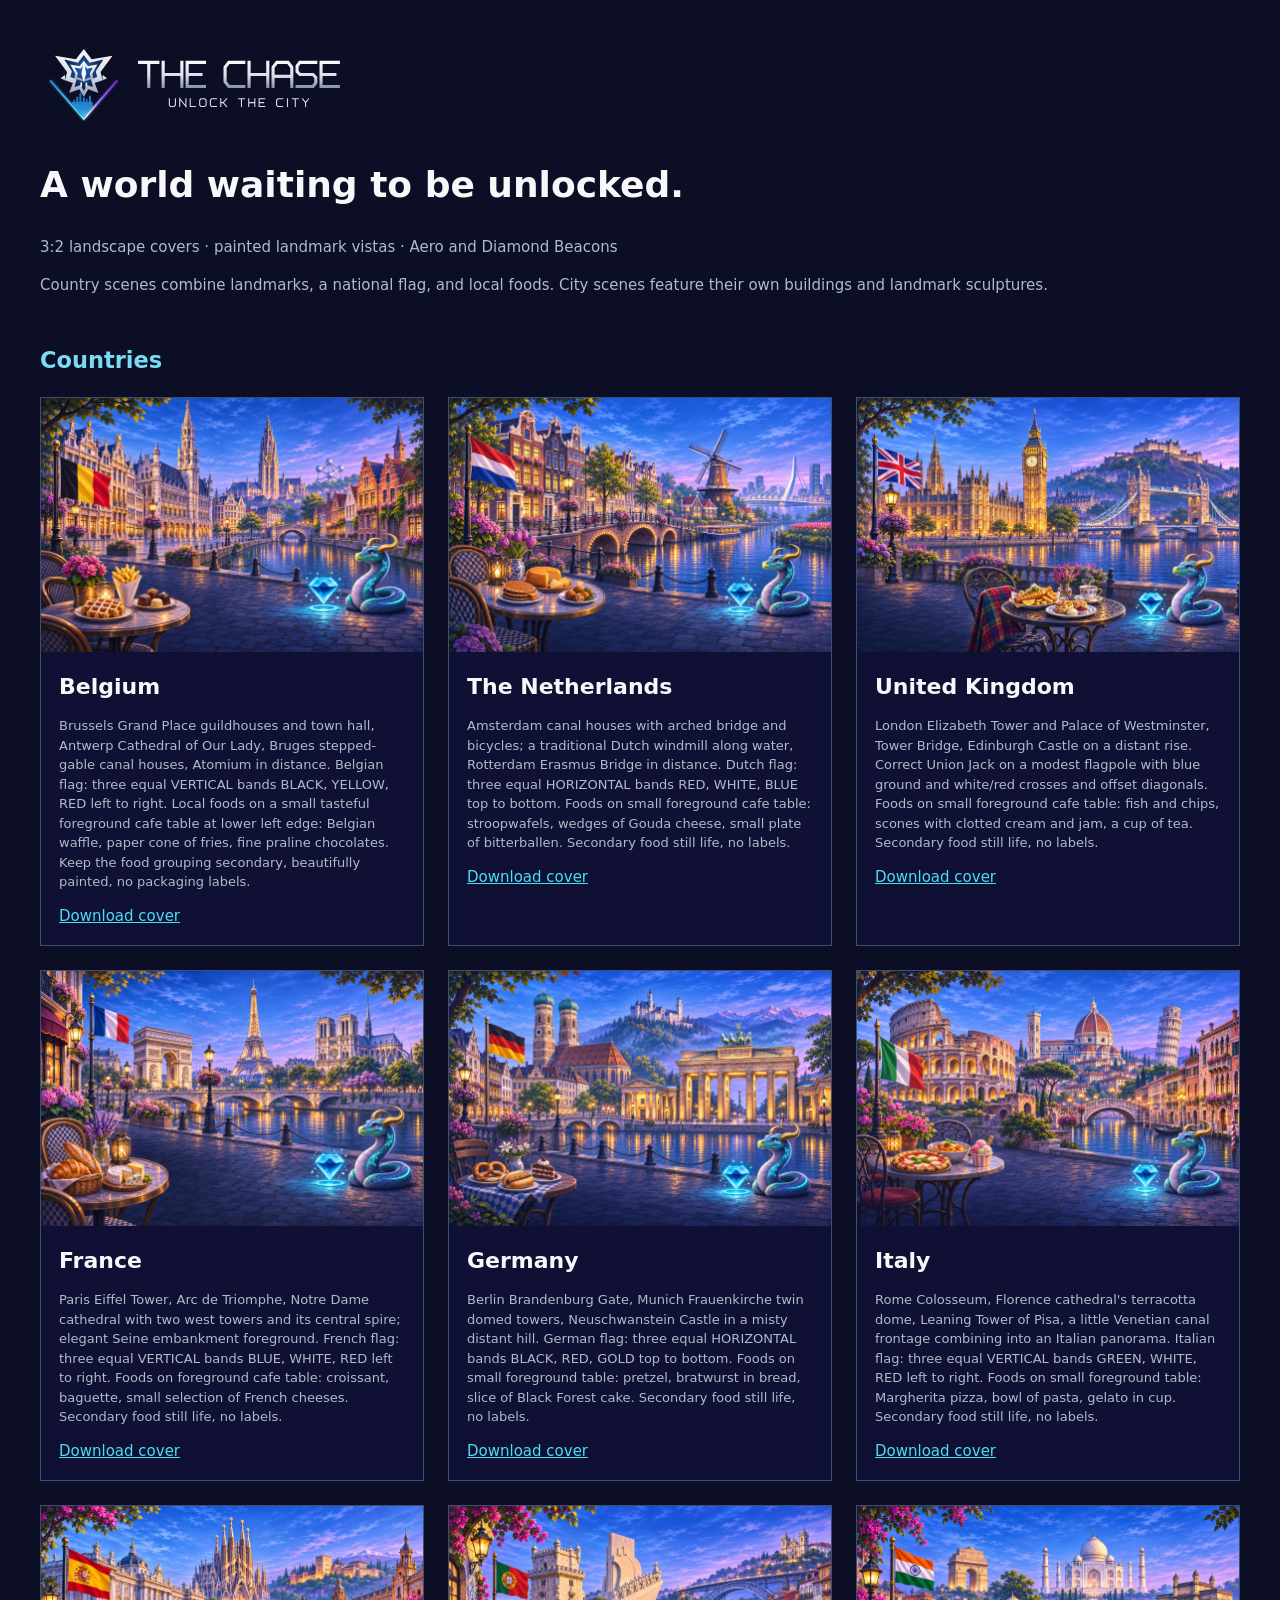
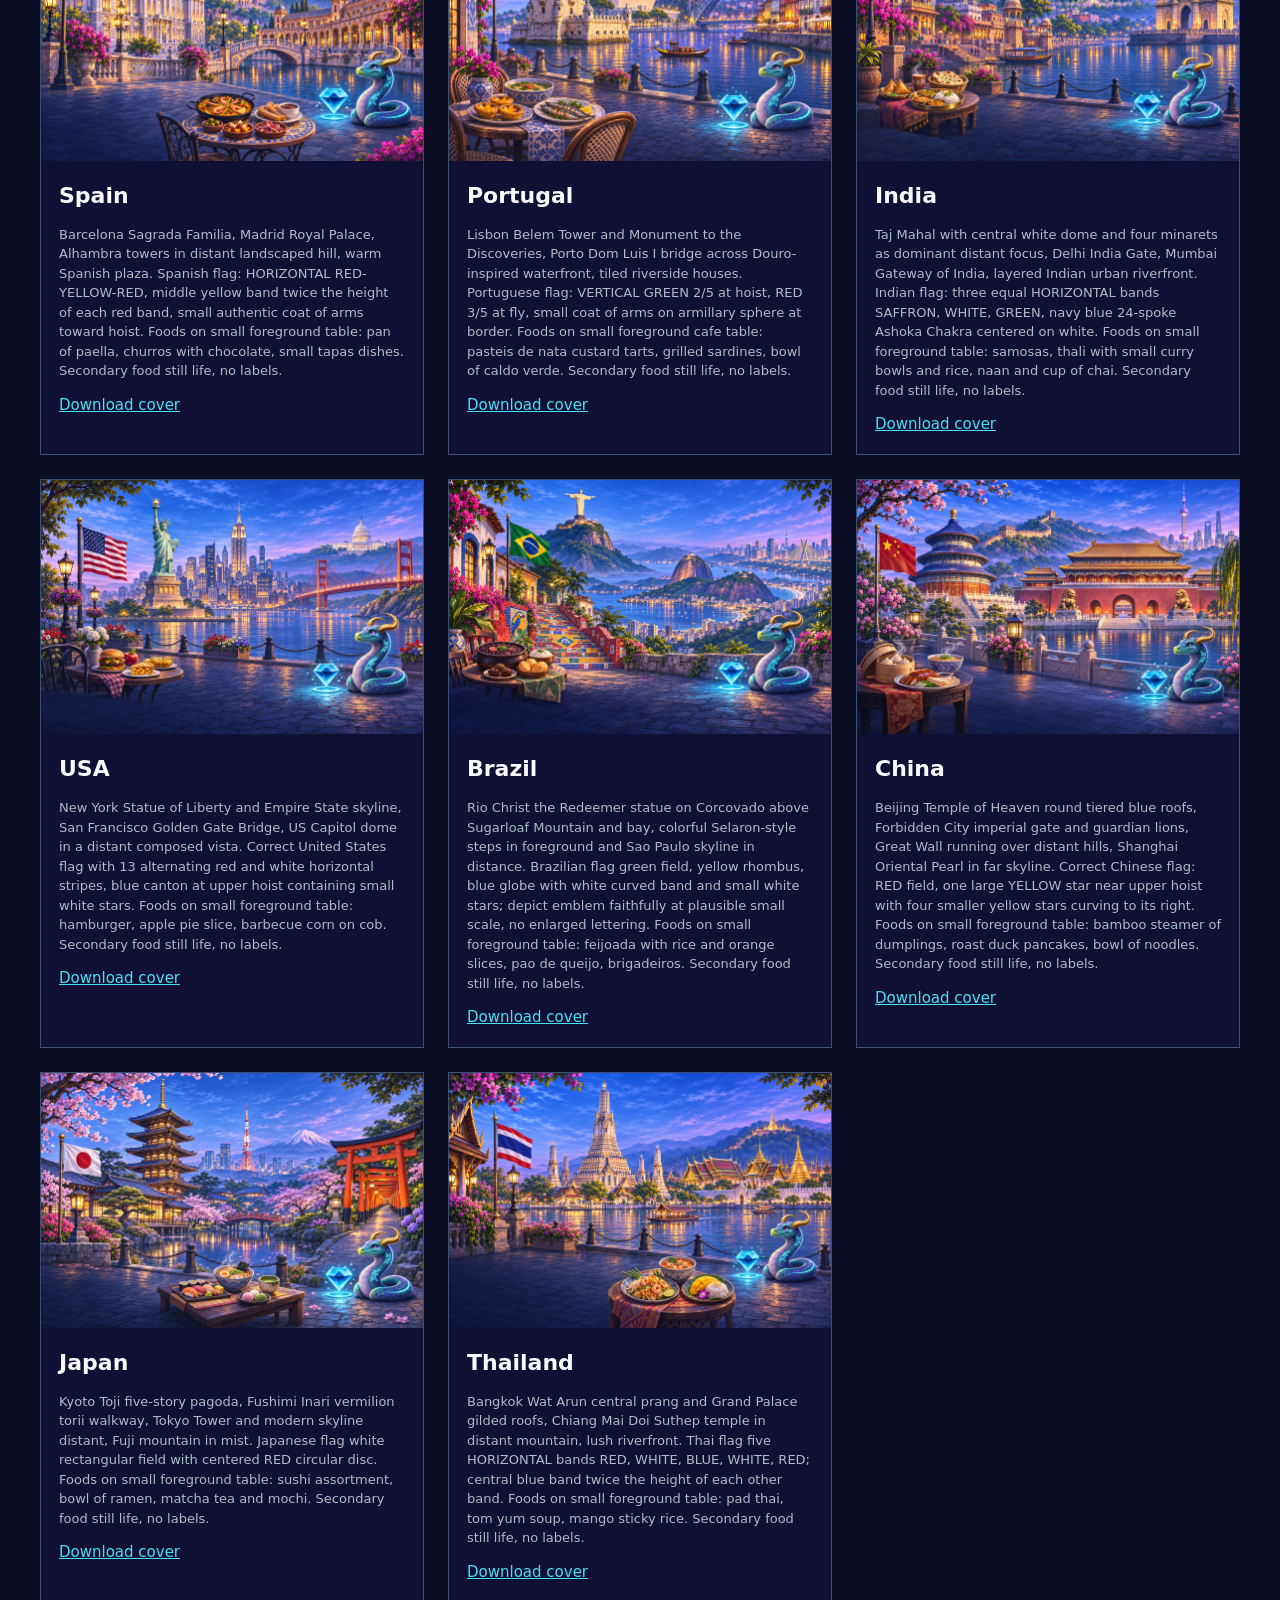
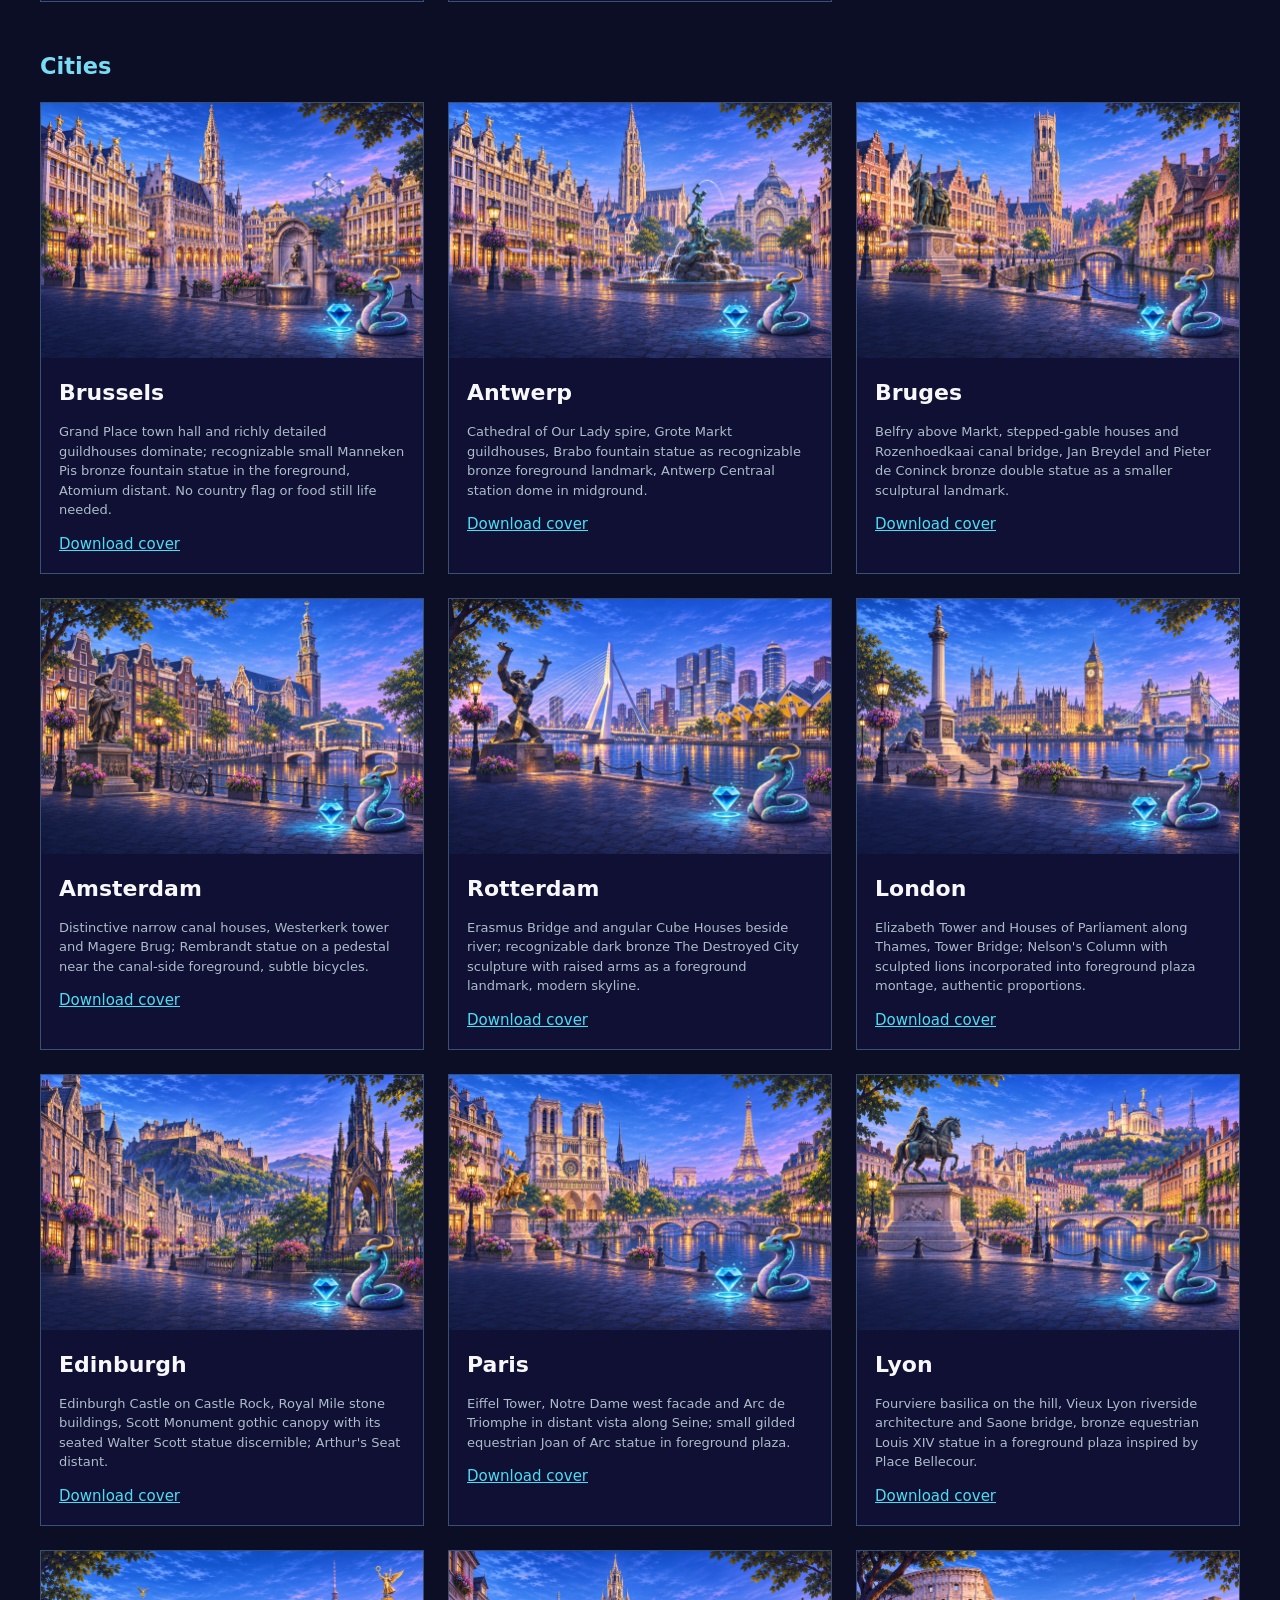
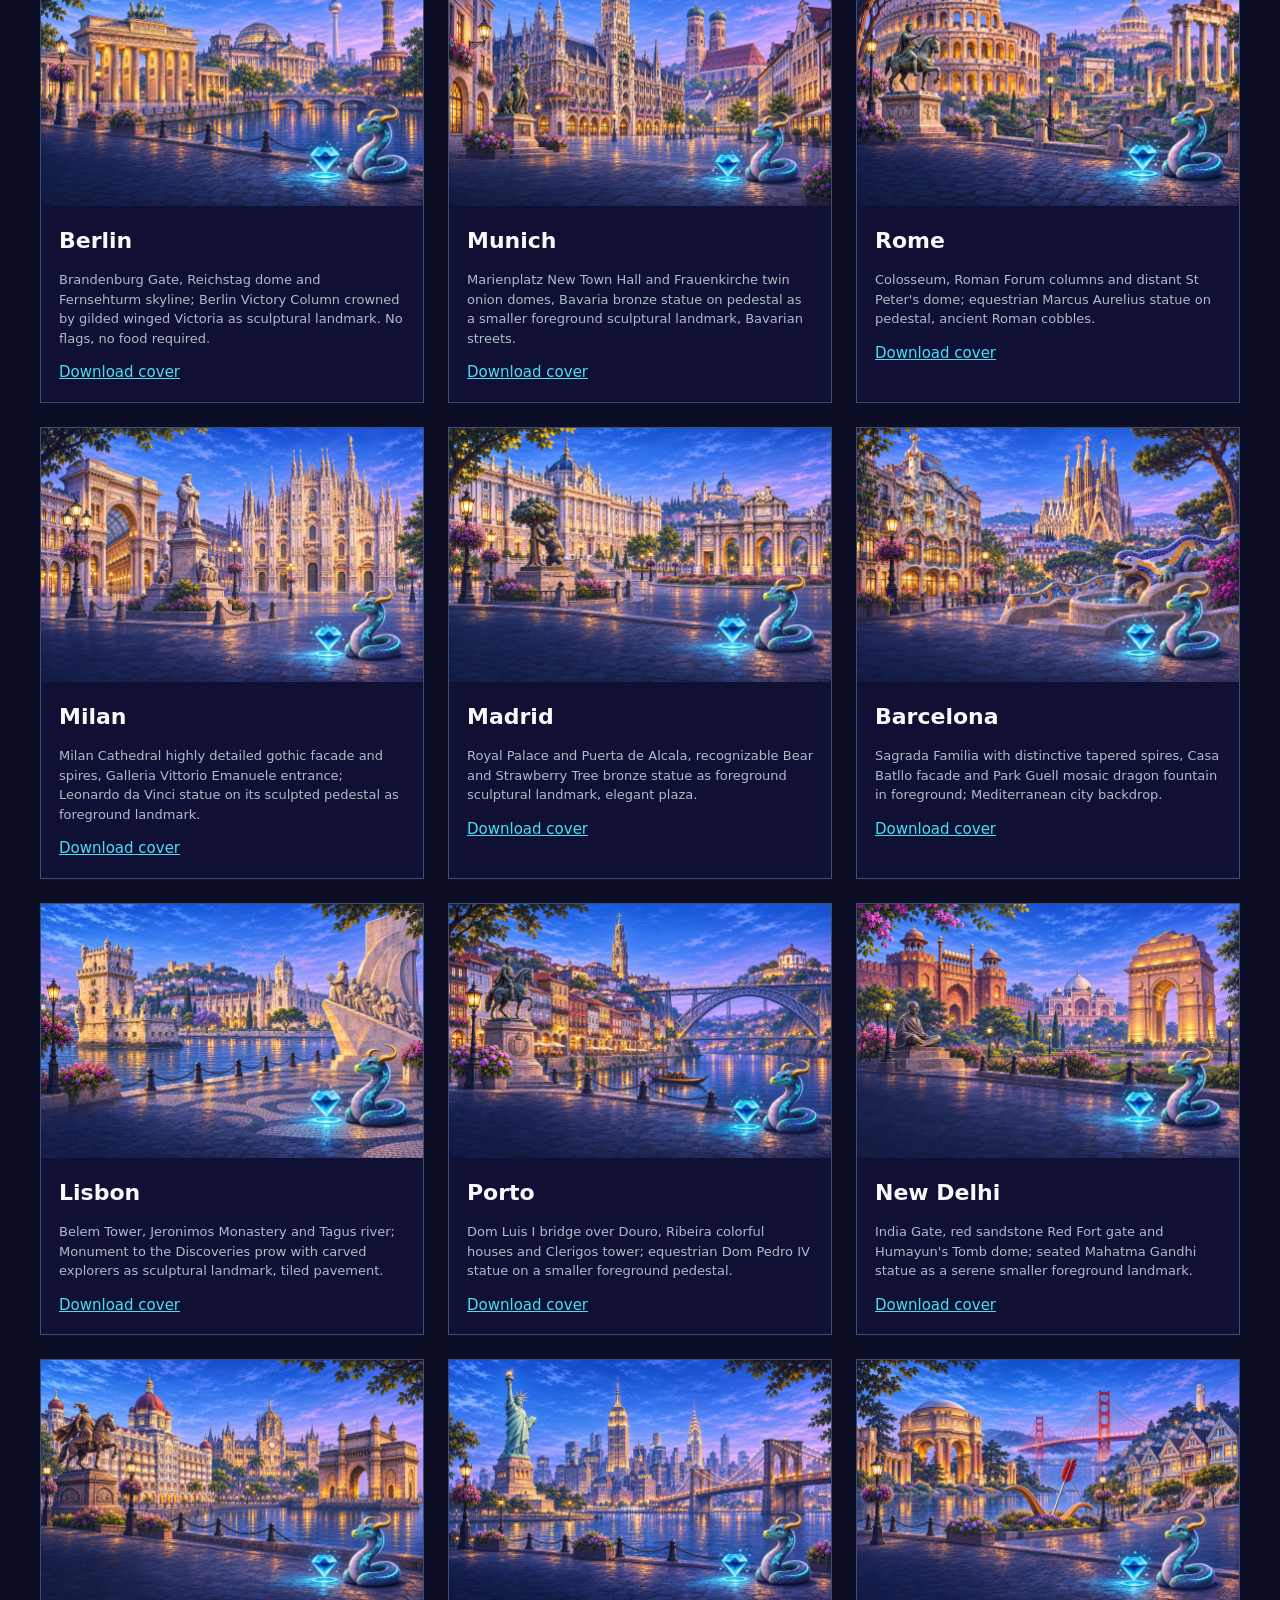
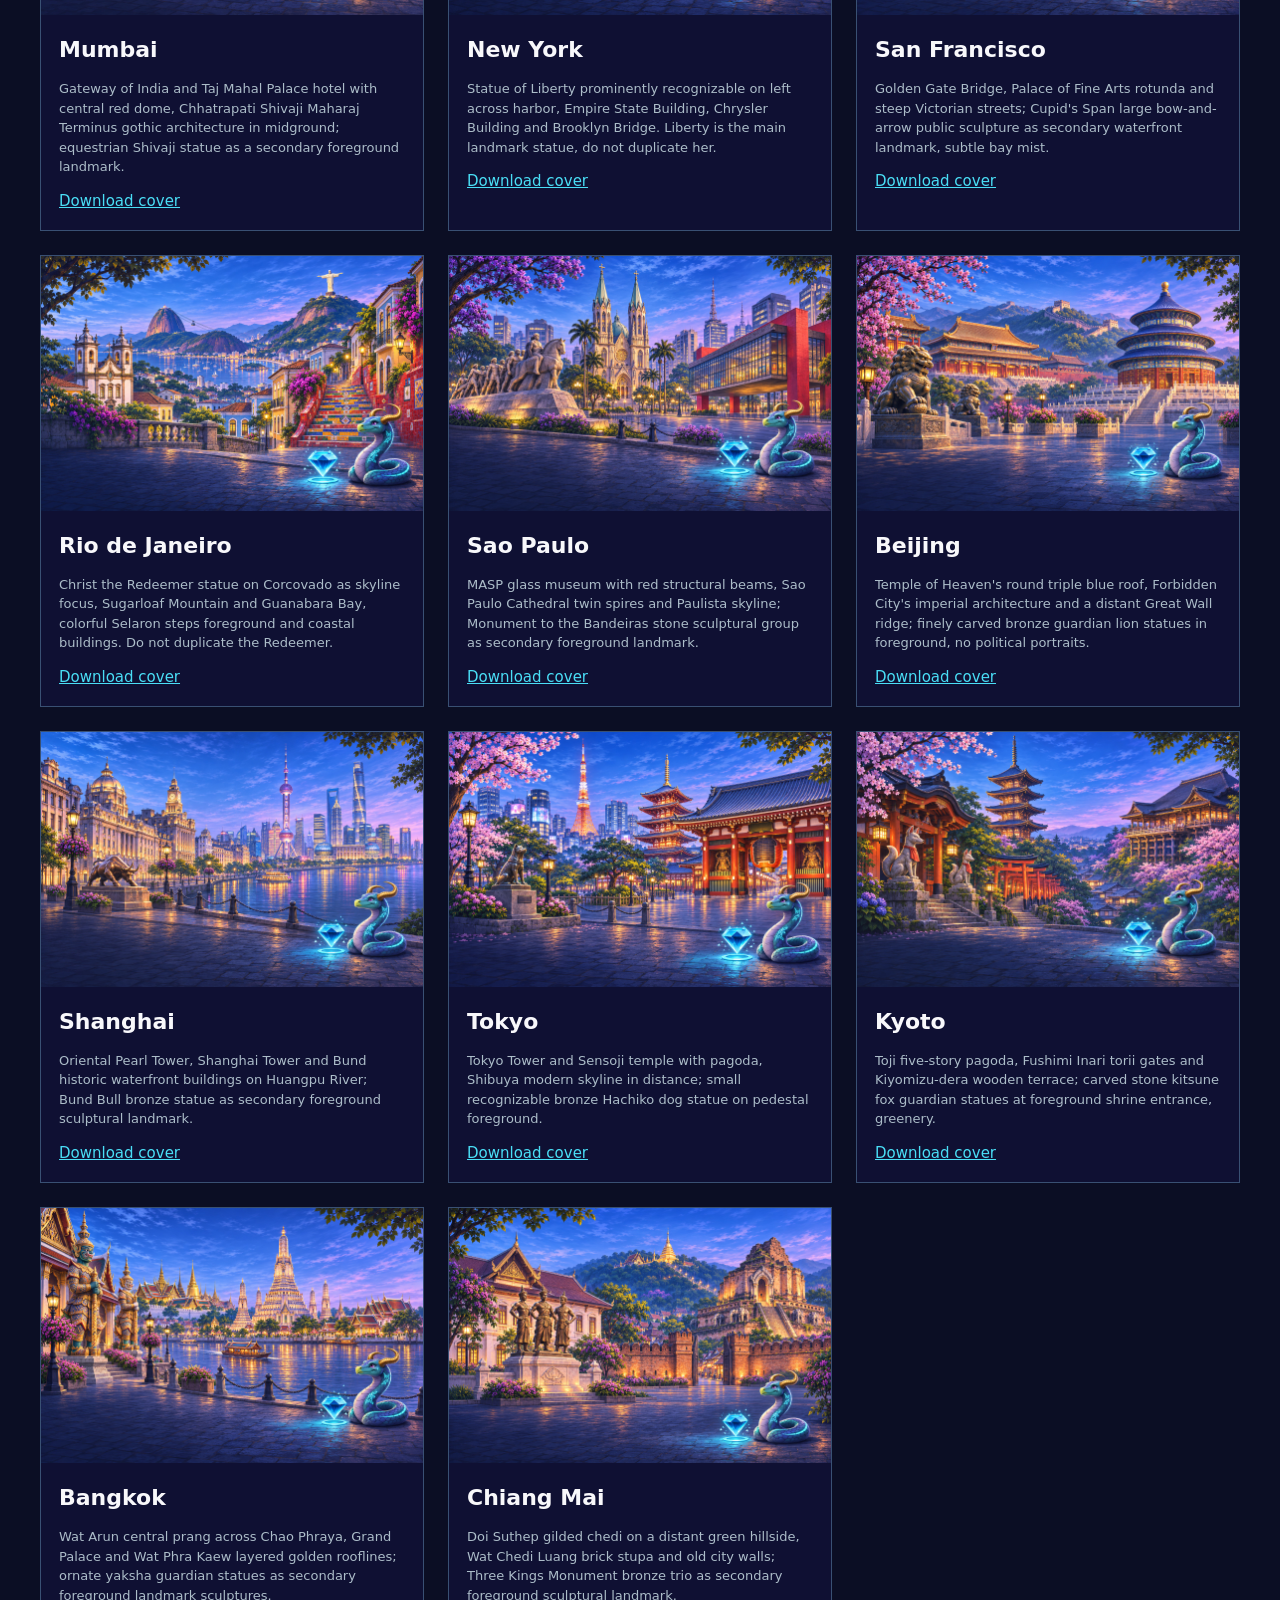
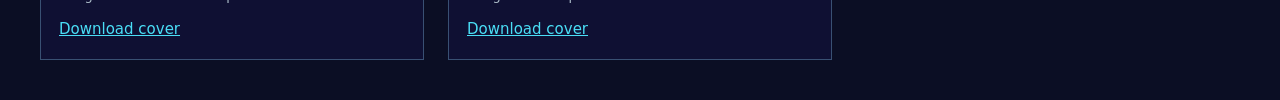
==== assets/covers/index.html @ 496371fc "feat(art): add country and city overview covers" ====
<!doctype html><html lang="en"><head><meta charset="utf-8">
<meta name="viewport" content="width=device-width,initial-scale=1"><title>The Chase — destination covers</title>
<style>*{box-sizing:border-box}body{margin:0;background:#0B0E24;color:#F8F8FB;font:15px/1.5 system-ui;padding:40px;max-width:1600px;margin:auto}header img{width:300px;max-width:100%}h1{font-size:36px}h2{margin-top:48px;color:#79DCF4}.grid{display:grid;grid-template-columns:repeat(auto-fit,minmax(320px,1fr));gap:24px}article{background:#0F1033;border:1px solid #395073;overflow:hidden}article img{width:100%;aspect-ratio:3/2;object-fit:cover;display:block}article div{padding:18px}h3{font-size:22px;margin:0 0 8px}p{color:#ACBDC9}article p{font-size:13px}a{color:#4ADEF6}@media(max-width:600px){body{padding:18px}.grid{grid-template-columns:1fr}}</style></head><body>
<header><img src="../logo/lockup-horizontal.svg" alt="The Chase — Unlock the City"><h1>A world waiting to be unlocked.</h1><p>3:2 landscape covers · painted landmark vistas · Aero and Diamond Beacons</p><p>Country scenes combine landmarks, a national flag, and local foods. City scenes feature their own buildings and landmark sculptures.</p></header><section><h2>Countries</h2><div class="grid"><article><a href="countries/belgium.jpg" download><img src="countries/belgium.jpg" alt="Illustrated Belgium destination cover" loading="lazy"></a><div><h3>Belgium</h3><p>Brussels Grand Place guildhouses and town hall, Antwerp Cathedral of Our Lady, Bruges stepped-gable canal houses, Atomium in distance. Belgian flag: three equal VERTICAL bands BLACK, YELLOW, RED left to right. Local foods on a small tasteful foreground cafe table at lower left edge: Belgian waffle, paper cone of fries, fine praline chocolates. Keep the food grouping secondary, beautifully painted, no packaging labels.</p><a href="countries/belgium.jpg" download>Download cover</a></div></article><article><a href="countries/netherlands.jpg" download><img src="countries/netherlands.jpg" alt="Illustrated The Netherlands destination cover" loading="lazy"></a><div><h3>The Netherlands</h3><p>Amsterdam canal houses with arched bridge and bicycles; a traditional Dutch windmill along water, Rotterdam Erasmus Bridge in distance. Dutch flag: three equal HORIZONTAL bands RED, WHITE, BLUE top to bottom. Foods on small foreground cafe table: stroopwafels, wedges of Gouda cheese, small plate of bitterballen. Secondary food still life, no labels.</p><a href="countries/netherlands.jpg" download>Download cover</a></div></article><article><a href="countries/united-kingdom.jpg" download><img src="countries/united-kingdom.jpg" alt="Illustrated United Kingdom destination cover" loading="lazy"></a><div><h3>United Kingdom</h3><p>London Elizabeth Tower and Palace of Westminster, Tower Bridge, Edinburgh Castle on a distant rise. Correct Union Jack on a modest flagpole with blue ground and white/red crosses and offset diagonals. Foods on small foreground cafe table: fish and chips, scones with clotted cream and jam, a cup of tea. Secondary food still life, no labels.</p><a href="countries/united-kingdom.jpg" download>Download cover</a></div></article><article><a href="countries/france.jpg" download><img src="countries/france.jpg" alt="Illustrated France destination cover" loading="lazy"></a><div><h3>France</h3><p>Paris Eiffel Tower, Arc de Triomphe, Notre Dame cathedral with two west towers and its central spire; elegant Seine embankment foreground. French flag: three equal VERTICAL bands BLUE, WHITE, RED left to right. Foods on foreground cafe table: croissant, baguette, small selection of French cheeses. Secondary food still life, no labels.</p><a href="countries/france.jpg" download>Download cover</a></div></article><article><a href="countries/germany.jpg" download><img src="countries/germany.jpg" alt="Illustrated Germany destination cover" loading="lazy"></a><div><h3>Germany</h3><p>Berlin Brandenburg Gate, Munich Frauenkirche twin domed towers, Neuschwanstein Castle in a misty distant hill. German flag: three equal HORIZONTAL bands BLACK, RED, GOLD top to bottom. Foods on small foreground table: pretzel, bratwurst in bread, slice of Black Forest cake. Secondary food still life, no labels.</p><a href="countries/germany.jpg" download>Download cover</a></div></article><article><a href="countries/italy.jpg" download><img src="countries/italy.jpg" alt="Illustrated Italy destination cover" loading="lazy"></a><div><h3>Italy</h3><p>Rome Colosseum, Florence cathedral&#x27;s terracotta dome, Leaning Tower of Pisa, a little Venetian canal frontage combining into an Italian panorama. Italian flag: three equal VERTICAL bands GREEN, WHITE, RED left to right. Foods on small foreground table: Margherita pizza, bowl of pasta, gelato in cup. Secondary food still life, no labels.</p><a href="countries/italy.jpg" download>Download cover</a></div></article><article><a href="countries/spain.jpg" download><img src="countries/spain.jpg" alt="Illustrated Spain destination cover" loading="lazy"></a><div><h3>Spain</h3><p>Barcelona Sagrada Familia, Madrid Royal Palace, Alhambra towers in distant landscaped hill, warm Spanish plaza. Spanish flag: HORIZONTAL RED-YELLOW-RED, middle yellow band twice the height of each red band, small authentic coat of arms toward hoist. Foods on small foreground table: pan of paella, churros with chocolate, small tapas dishes. Secondary food still life, no labels.</p><a href="countries/spain.jpg" download>Download cover</a></div></article><article><a href="countries/portugal.jpg" download><img src="countries/portugal.jpg" alt="Illustrated Portugal destination cover" loading="lazy"></a><div><h3>Portugal</h3><p>Lisbon Belem Tower and Monument to the Discoveries, Porto Dom Luis I bridge across Douro-inspired waterfront, tiled riverside houses. Portuguese flag: VERTICAL GREEN 2/5 at hoist, RED 3/5 at fly, small coat of arms on armillary sphere at border. Foods on small foreground cafe table: pasteis de nata custard tarts, grilled sardines, bowl of caldo verde. Secondary food still life, no labels.</p><a href="countries/portugal.jpg" download>Download cover</a></div></article><article><a href="countries/india.jpg" download><img src="countries/india.jpg" alt="Illustrated India destination cover" loading="lazy"></a><div><h3>India</h3><p>Taj Mahal with central white dome and four minarets as dominant distant focus, Delhi India Gate, Mumbai Gateway of India, layered Indian urban riverfront. Indian flag: three equal HORIZONTAL bands SAFFRON, WHITE, GREEN, navy blue 24-spoke Ashoka Chakra centered on white. Foods on small foreground table: samosas, thali with small curry bowls and rice, naan and cup of chai. Secondary food still life, no labels.</p><a href="countries/india.jpg" download>Download cover</a></div></article><article><a href="countries/usa.jpg" download><img src="countries/usa.jpg" alt="Illustrated USA destination cover" loading="lazy"></a><div><h3>USA</h3><p>New York Statue of Liberty and Empire State skyline, San Francisco Golden Gate Bridge, US Capitol dome in a distant composed vista. Correct United States flag with 13 alternating red and white horizontal stripes, blue canton at upper hoist containing small white stars. Foods on small foreground table: hamburger, apple pie slice, barbecue corn on cob. Secondary food still life, no labels.</p><a href="countries/usa.jpg" download>Download cover</a></div></article><article><a href="countries/brazil.jpg" download><img src="countries/brazil.jpg" alt="Illustrated Brazil destination cover" loading="lazy"></a><div><h3>Brazil</h3><p>Rio Christ the Redeemer statue on Corcovado above Sugarloaf Mountain and bay, colorful Selaron-style steps in foreground and Sao Paulo skyline in distance. Brazilian flag green field, yellow rhombus, blue globe with white curved band and small white stars; depict emblem faithfully at plausible small scale, no enlarged lettering. Foods on small foreground table: feijoada with rice and orange slices, pao de queijo, brigadeiros. Secondary food still life, no labels.</p><a href="countries/brazil.jpg" download>Download cover</a></div></article><article><a href="countries/china.jpg" download><img src="countries/china.jpg" alt="Illustrated China destination cover" loading="lazy"></a><div><h3>China</h3><p>Beijing Temple of Heaven round tiered blue roofs, Forbidden City imperial gate and guardian lions, Great Wall running over distant hills, Shanghai Oriental Pearl in far skyline. Correct Chinese flag: RED field, one large YELLOW star near upper hoist with four smaller yellow stars curving to its right. Foods on small foreground table: bamboo steamer of dumplings, roast duck pancakes, bowl of noodles. Secondary food still life, no labels.</p><a href="countries/china.jpg" download>Download cover</a></div></article><article><a href="countries/japan.jpg" download><img src="countries/japan.jpg" alt="Illustrated Japan destination cover" loading="lazy"></a><div><h3>Japan</h3><p>Kyoto Toji five-story pagoda, Fushimi Inari vermilion torii walkway, Tokyo Tower and modern skyline distant, Fuji mountain in mist. Japanese flag white rectangular field with centered RED circular disc. Foods on small foreground table: sushi assortment, bowl of ramen, matcha tea and mochi. Secondary food still life, no labels.</p><a href="countries/japan.jpg" download>Download cover</a></div></article><article><a href="countries/thailand.jpg" download><img src="countries/thailand.jpg" alt="Illustrated Thailand destination cover" loading="lazy"></a><div><h3>Thailand</h3><p>Bangkok Wat Arun central prang and Grand Palace gilded roofs, Chiang Mai Doi Suthep temple in distant mountain, lush riverfront. Thai flag five HORIZONTAL bands RED, WHITE, BLUE, WHITE, RED; central blue band twice the height of each other band. Foods on small foreground table: pad thai, tom yum soup, mango sticky rice. Secondary food still life, no labels.</p><a href="countries/thailand.jpg" download>Download cover</a></div></article></div></section><section><h2>Cities</h2><div class="grid"><article><a href="cities/brussels.jpg" download><img src="cities/brussels.jpg" alt="Illustrated Brussels destination cover" loading="lazy"></a><div><h3>Brussels</h3><p>Grand Place town hall and richly detailed guildhouses dominate; recognizable small Manneken Pis bronze fountain statue in the foreground, Atomium distant. No country flag or food still life needed.</p><a href="cities/brussels.jpg" download>Download cover</a></div></article><article><a href="cities/antwerp.jpg" download><img src="cities/antwerp.jpg" alt="Illustrated Antwerp destination cover" loading="lazy"></a><div><h3>Antwerp</h3><p>Cathedral of Our Lady spire, Grote Markt guildhouses, Brabo fountain statue as recognizable bronze foreground landmark, Antwerp Centraal station dome in midground.</p><a href="cities/antwerp.jpg" download>Download cover</a></div></article><article><a href="cities/bruges.jpg" download><img src="cities/bruges.jpg" alt="Illustrated Bruges destination cover" loading="lazy"></a><div><h3>Bruges</h3><p>Belfry above Markt, stepped-gable houses and Rozenhoedkaai canal bridge, Jan Breydel and Pieter de Coninck bronze double statue as a smaller sculptural landmark.</p><a href="cities/bruges.jpg" download>Download cover</a></div></article><article><a href="cities/amsterdam.jpg" download><img src="cities/amsterdam.jpg" alt="Illustrated Amsterdam destination cover" loading="lazy"></a><div><h3>Amsterdam</h3><p>Distinctive narrow canal houses, Westerkerk tower and Magere Brug; Rembrandt statue on a pedestal near the canal-side foreground, subtle bicycles.</p><a href="cities/amsterdam.jpg" download>Download cover</a></div></article><article><a href="cities/rotterdam.jpg" download><img src="cities/rotterdam.jpg" alt="Illustrated Rotterdam destination cover" loading="lazy"></a><div><h3>Rotterdam</h3><p>Erasmus Bridge and angular Cube Houses beside river; recognizable dark bronze The Destroyed City sculpture with raised arms as a foreground landmark, modern skyline.</p><a href="cities/rotterdam.jpg" download>Download cover</a></div></article><article><a href="cities/london.jpg" download><img src="cities/london.jpg" alt="Illustrated London destination cover" loading="lazy"></a><div><h3>London</h3><p>Elizabeth Tower and Houses of Parliament along Thames, Tower Bridge; Nelson&#x27;s Column with sculpted lions incorporated into foreground plaza montage, authentic proportions.</p><a href="cities/london.jpg" download>Download cover</a></div></article><article><a href="cities/edinburgh.jpg" download><img src="cities/edinburgh.jpg" alt="Illustrated Edinburgh destination cover" loading="lazy"></a><div><h3>Edinburgh</h3><p>Edinburgh Castle on Castle Rock, Royal Mile stone buildings, Scott Monument gothic canopy with its seated Walter Scott statue discernible; Arthur&#x27;s Seat distant.</p><a href="cities/edinburgh.jpg" download>Download cover</a></div></article><article><a href="cities/paris.jpg" download><img src="cities/paris.jpg" alt="Illustrated Paris destination cover" loading="lazy"></a><div><h3>Paris</h3><p>Eiffel Tower, Notre Dame west facade and Arc de Triomphe in distant vista along Seine; small gilded equestrian Joan of Arc statue in foreground plaza.</p><a href="cities/paris.jpg" download>Download cover</a></div></article><article><a href="cities/lyon.jpg" download><img src="cities/lyon.jpg" alt="Illustrated Lyon destination cover" loading="lazy"></a><div><h3>Lyon</h3><p>Fourviere basilica on the hill, Vieux Lyon riverside architecture and Saone bridge, bronze equestrian Louis XIV statue in a foreground plaza inspired by Place Bellecour.</p><a href="cities/lyon.jpg" download>Download cover</a></div></article><article><a href="cities/berlin.jpg" download><img src="cities/berlin.jpg" alt="Illustrated Berlin destination cover" loading="lazy"></a><div><h3>Berlin</h3><p>Brandenburg Gate, Reichstag dome and Fernsehturm skyline; Berlin Victory Column crowned by gilded winged Victoria as sculptural landmark. No flags, no food required.</p><a href="cities/berlin.jpg" download>Download cover</a></div></article><article><a href="cities/munich.jpg" download><img src="cities/munich.jpg" alt="Illustrated Munich destination cover" loading="lazy"></a><div><h3>Munich</h3><p>Marienplatz New Town Hall and Frauenkirche twin onion domes, Bavaria bronze statue on pedestal as a smaller foreground sculptural landmark, Bavarian streets.</p><a href="cities/munich.jpg" download>Download cover</a></div></article><article><a href="cities/rome.jpg" download><img src="cities/rome.jpg" alt="Illustrated Rome destination cover" loading="lazy"></a><div><h3>Rome</h3><p>Colosseum, Roman Forum columns and distant St Peter&#x27;s dome; equestrian Marcus Aurelius statue on pedestal, ancient Roman cobbles.</p><a href="cities/rome.jpg" download>Download cover</a></div></article><article><a href="cities/milan.jpg" download><img src="cities/milan.jpg" alt="Illustrated Milan destination cover" loading="lazy"></a><div><h3>Milan</h3><p>Milan Cathedral highly detailed gothic facade and spires, Galleria Vittorio Emanuele entrance; Leonardo da Vinci statue on its sculpted pedestal as foreground landmark.</p><a href="cities/milan.jpg" download>Download cover</a></div></article><article><a href="cities/madrid.jpg" download><img src="cities/madrid.jpg" alt="Illustrated Madrid destination cover" loading="lazy"></a><div><h3>Madrid</h3><p>Royal Palace and Puerta de Alcala, recognizable Bear and Strawberry Tree bronze statue as foreground sculptural landmark, elegant plaza.</p><a href="cities/madrid.jpg" download>Download cover</a></div></article><article><a href="cities/barcelona.jpg" download><img src="cities/barcelona.jpg" alt="Illustrated Barcelona destination cover" loading="lazy"></a><div><h3>Barcelona</h3><p>Sagrada Familia with distinctive tapered spires, Casa Batllo facade and Park Guell mosaic dragon fountain in foreground; Mediterranean city backdrop.</p><a href="cities/barcelona.jpg" download>Download cover</a></div></article><article><a href="cities/lisbon.jpg" download><img src="cities/lisbon.jpg" alt="Illustrated Lisbon destination cover" loading="lazy"></a><div><h3>Lisbon</h3><p>Belem Tower, Jeronimos Monastery and Tagus river; Monument to the Discoveries prow with carved explorers as sculptural landmark, tiled pavement.</p><a href="cities/lisbon.jpg" download>Download cover</a></div></article><article><a href="cities/porto.jpg" download><img src="cities/porto.jpg" alt="Illustrated Porto destination cover" loading="lazy"></a><div><h3>Porto</h3><p>Dom Luis I bridge over Douro, Ribeira colorful houses and Clerigos tower; equestrian Dom Pedro IV statue on a smaller foreground pedestal.</p><a href="cities/porto.jpg" download>Download cover</a></div></article><article><a href="cities/new-delhi.jpg" download><img src="cities/new-delhi.jpg" alt="Illustrated New Delhi destination cover" loading="lazy"></a><div><h3>New Delhi</h3><p>India Gate, red sandstone Red Fort gate and Humayun&#x27;s Tomb dome; seated Mahatma Gandhi statue as a serene smaller foreground landmark.</p><a href="cities/new-delhi.jpg" download>Download cover</a></div></article><article><a href="cities/mumbai.jpg" download><img src="cities/mumbai.jpg" alt="Illustrated Mumbai destination cover" loading="lazy"></a><div><h3>Mumbai</h3><p>Gateway of India and Taj Mahal Palace hotel with central red dome, Chhatrapati Shivaji Maharaj Terminus gothic architecture in midground; equestrian Shivaji statue as a secondary foreground landmark.</p><a href="cities/mumbai.jpg" download>Download cover</a></div></article><article><a href="cities/new-york.jpg" download><img src="cities/new-york.jpg" alt="Illustrated New York destination cover" loading="lazy"></a><div><h3>New York</h3><p>Statue of Liberty prominently recognizable on left across harbor, Empire State Building, Chrysler Building and Brooklyn Bridge. Liberty is the main landmark statue, do not duplicate her.</p><a href="cities/new-york.jpg" download>Download cover</a></div></article><article><a href="cities/san-francisco.jpg" download><img src="cities/san-francisco.jpg" alt="Illustrated San Francisco destination cover" loading="lazy"></a><div><h3>San Francisco</h3><p>Golden Gate Bridge, Palace of Fine Arts rotunda and steep Victorian streets; Cupid&#x27;s Span large bow-and-arrow public sculpture as secondary waterfront landmark, subtle bay mist.</p><a href="cities/san-francisco.jpg" download>Download cover</a></div></article><article><a href="cities/rio-de-janeiro.jpg" download><img src="cities/rio-de-janeiro.jpg" alt="Illustrated Rio de Janeiro destination cover" loading="lazy"></a><div><h3>Rio de Janeiro</h3><p>Christ the Redeemer statue on Corcovado as skyline focus, Sugarloaf Mountain and Guanabara Bay, colorful Selaron steps foreground and coastal buildings. Do not duplicate the Redeemer.</p><a href="cities/rio-de-janeiro.jpg" download>Download cover</a></div></article><article><a href="cities/sao-paulo.jpg" download><img src="cities/sao-paulo.jpg" alt="Illustrated Sao Paulo destination cover" loading="lazy"></a><div><h3>Sao Paulo</h3><p>MASP glass museum with red structural beams, Sao Paulo Cathedral twin spires and Paulista skyline; Monument to the Bandeiras stone sculptural group as secondary foreground landmark.</p><a href="cities/sao-paulo.jpg" download>Download cover</a></div></article><article><a href="cities/beijing.jpg" download><img src="cities/beijing.jpg" alt="Illustrated Beijing destination cover" loading="lazy"></a><div><h3>Beijing</h3><p>Temple of Heaven&#x27;s round triple blue roof, Forbidden City&#x27;s imperial architecture and a distant Great Wall ridge; finely carved bronze guardian lion statues in foreground, no political portraits.</p><a href="cities/beijing.jpg" download>Download cover</a></div></article><article><a href="cities/shanghai.jpg" download><img src="cities/shanghai.jpg" alt="Illustrated Shanghai destination cover" loading="lazy"></a><div><h3>Shanghai</h3><p>Oriental Pearl Tower, Shanghai Tower and Bund historic waterfront buildings on Huangpu River; Bund Bull bronze statue as secondary foreground sculptural landmark.</p><a href="cities/shanghai.jpg" download>Download cover</a></div></article><article><a href="cities/tokyo.jpg" download><img src="cities/tokyo.jpg" alt="Illustrated Tokyo destination cover" loading="lazy"></a><div><h3>Tokyo</h3><p>Tokyo Tower and Sensoji temple with pagoda, Shibuya modern skyline in distance; small recognizable bronze Hachiko dog statue on pedestal foreground.</p><a href="cities/tokyo.jpg" download>Download cover</a></div></article><article><a href="cities/kyoto.jpg" download><img src="cities/kyoto.jpg" alt="Illustrated Kyoto destination cover" loading="lazy"></a><div><h3>Kyoto</h3><p>Toji five-story pagoda, Fushimi Inari torii gates and Kiyomizu-dera wooden terrace; carved stone kitsune fox guardian statues at foreground shrine entrance, greenery.</p><a href="cities/kyoto.jpg" download>Download cover</a></div></article><article><a href="cities/bangkok.jpg" download><img src="cities/bangkok.jpg" alt="Illustrated Bangkok destination cover" loading="lazy"></a><div><h3>Bangkok</h3><p>Wat Arun central prang across Chao Phraya, Grand Palace and Wat Phra Kaew layered golden rooflines; ornate yaksha guardian statues as secondary foreground landmark sculptures.</p><a href="cities/bangkok.jpg" download>Download cover</a></div></article><article><a href="cities/chiang-mai.jpg" download><img src="cities/chiang-mai.jpg" alt="Illustrated Chiang Mai destination cover" loading="lazy"></a><div><h3>Chiang Mai</h3><p>Doi Suthep gilded chedi on a distant green hillside, Wat Chedi Luang brick stupa and old city walls; Three Kings Monument bronze trio as secondary foreground sculptural landmark.</p><a href="cities/chiang-mai.jpg" download>Download cover</a></div></article></div></section></body></html>
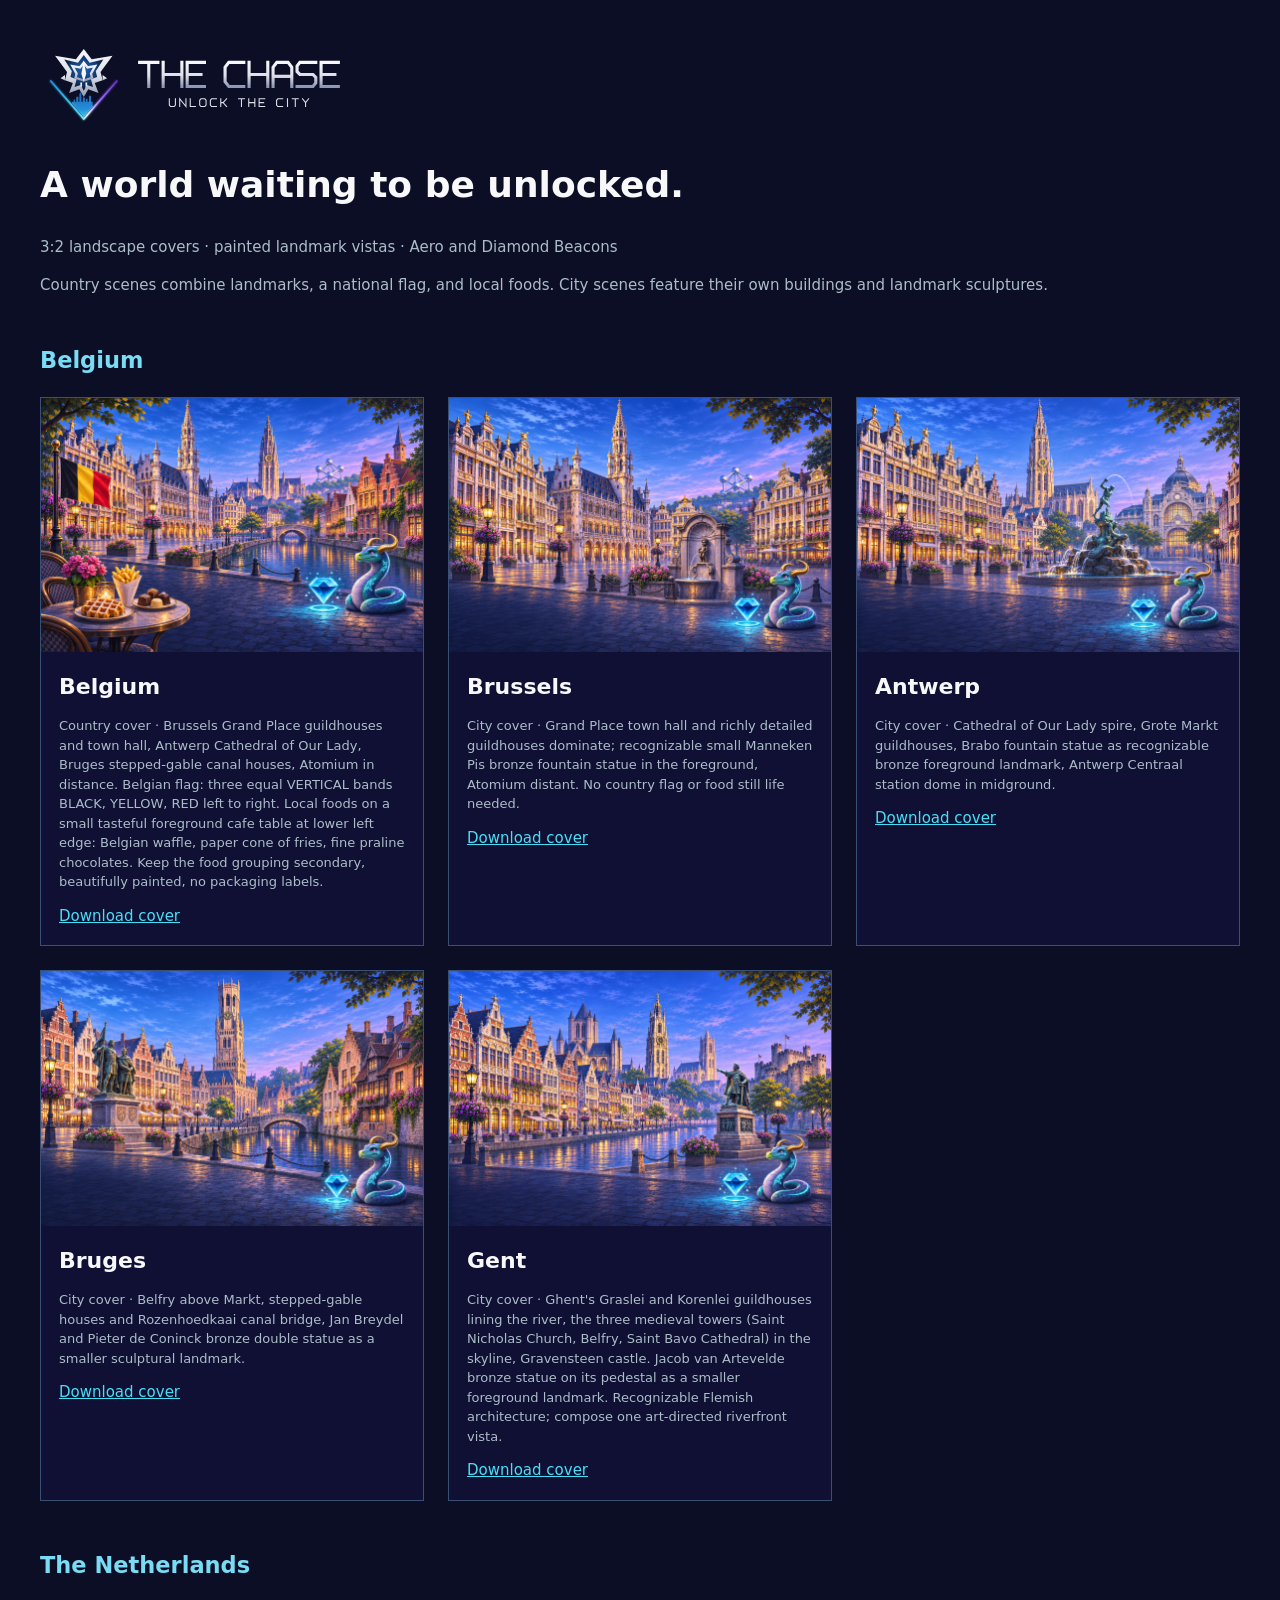
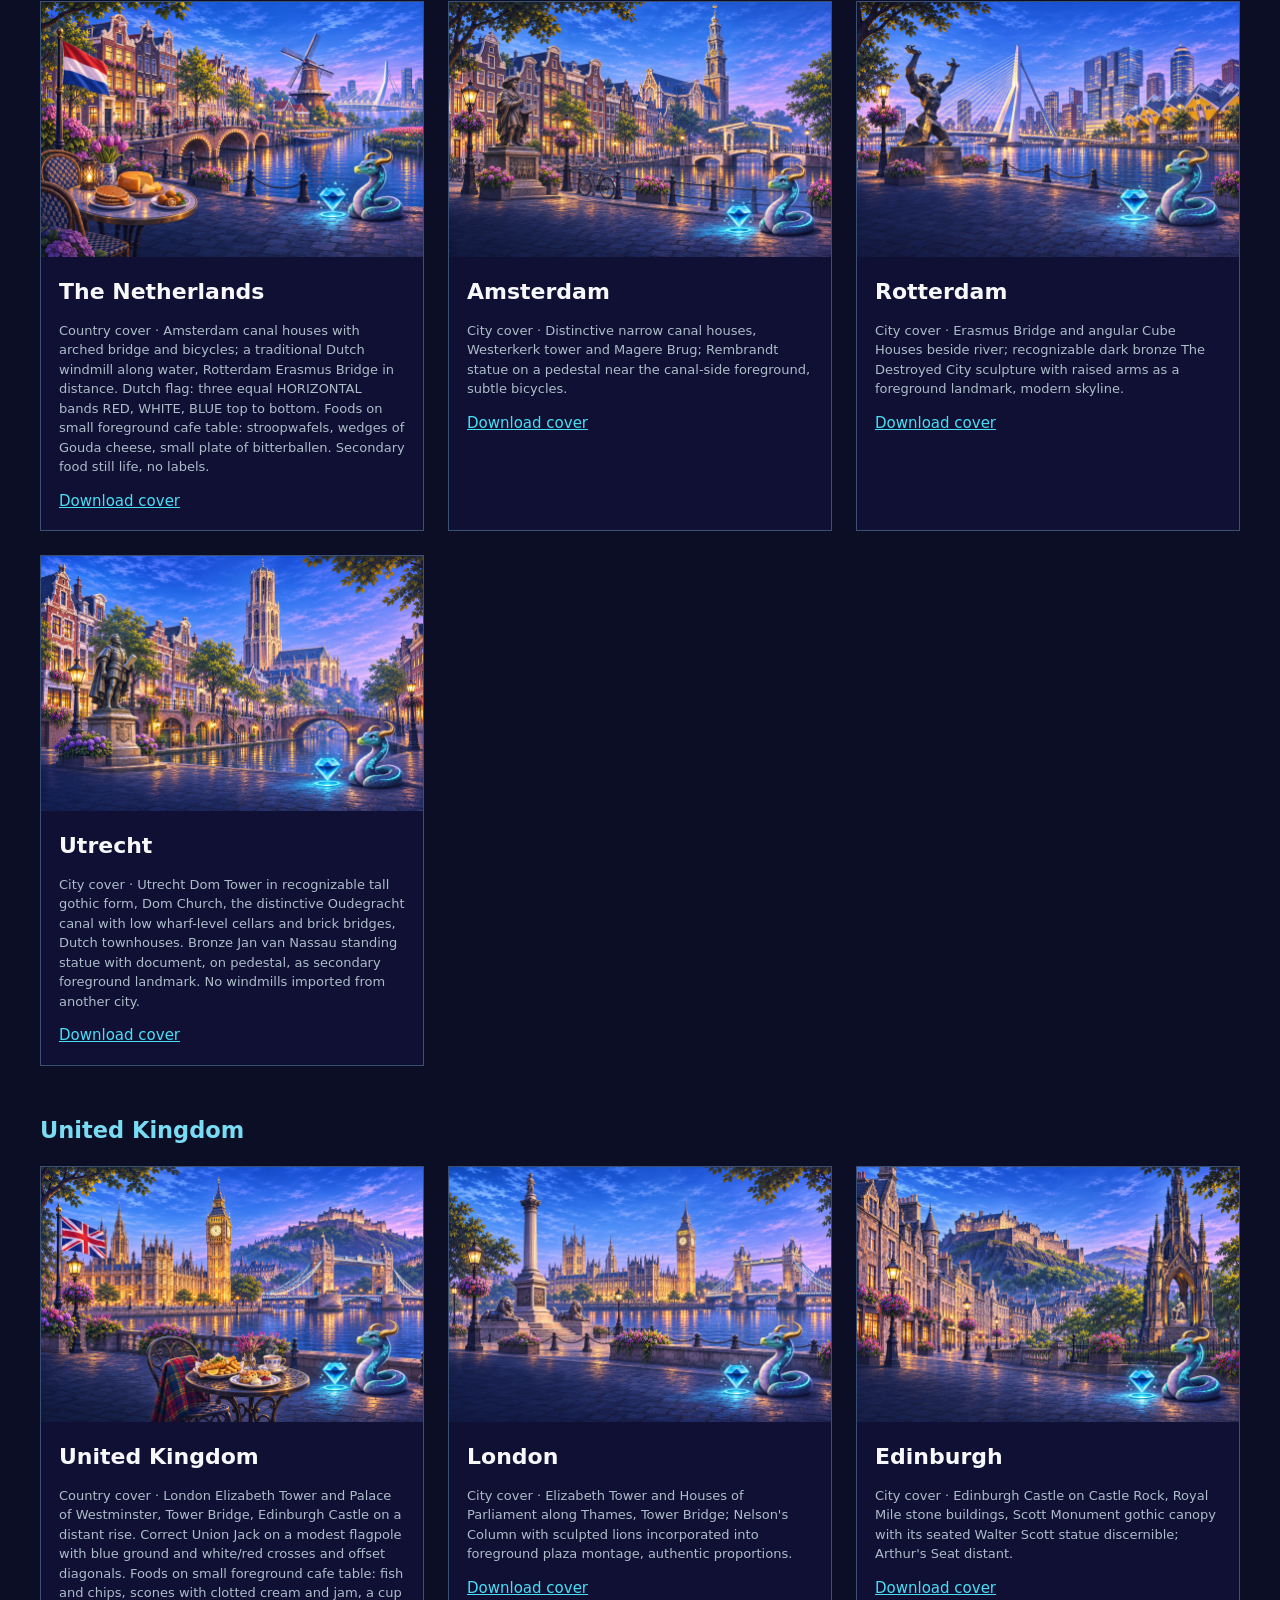
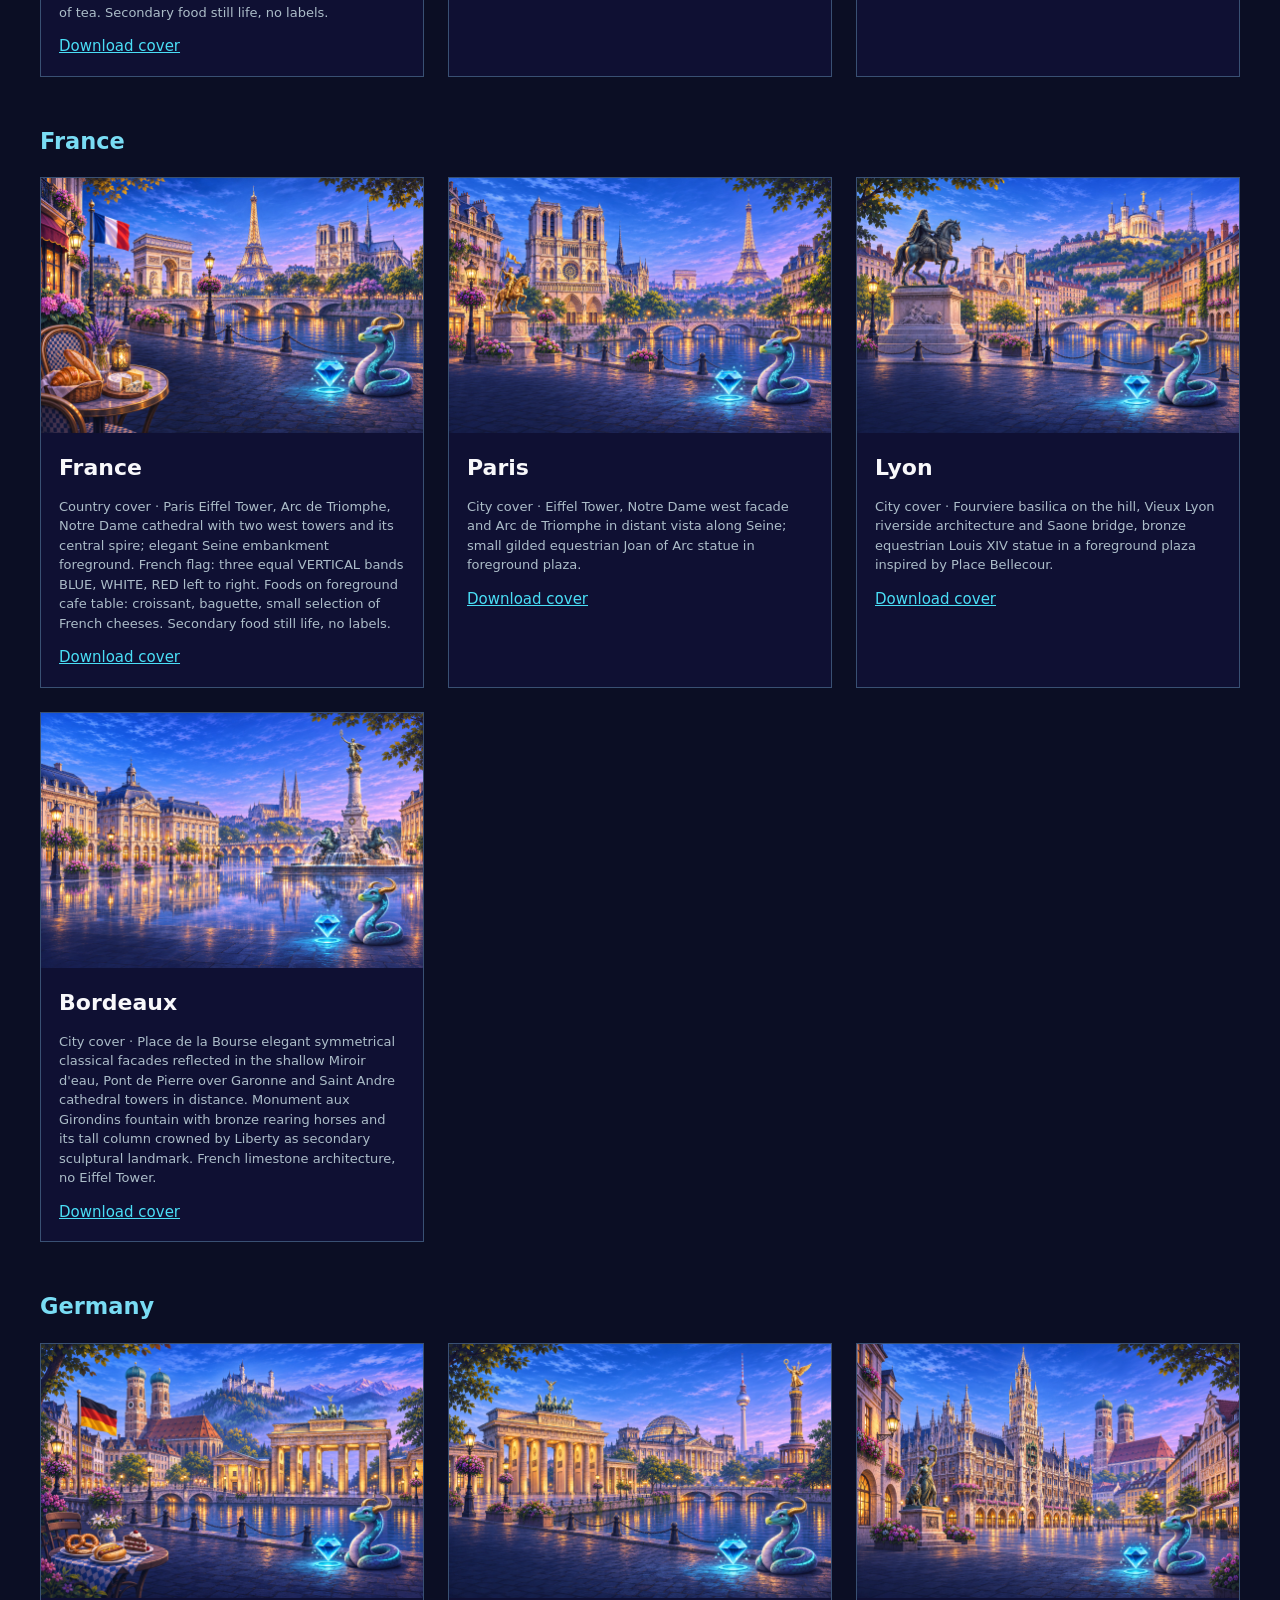
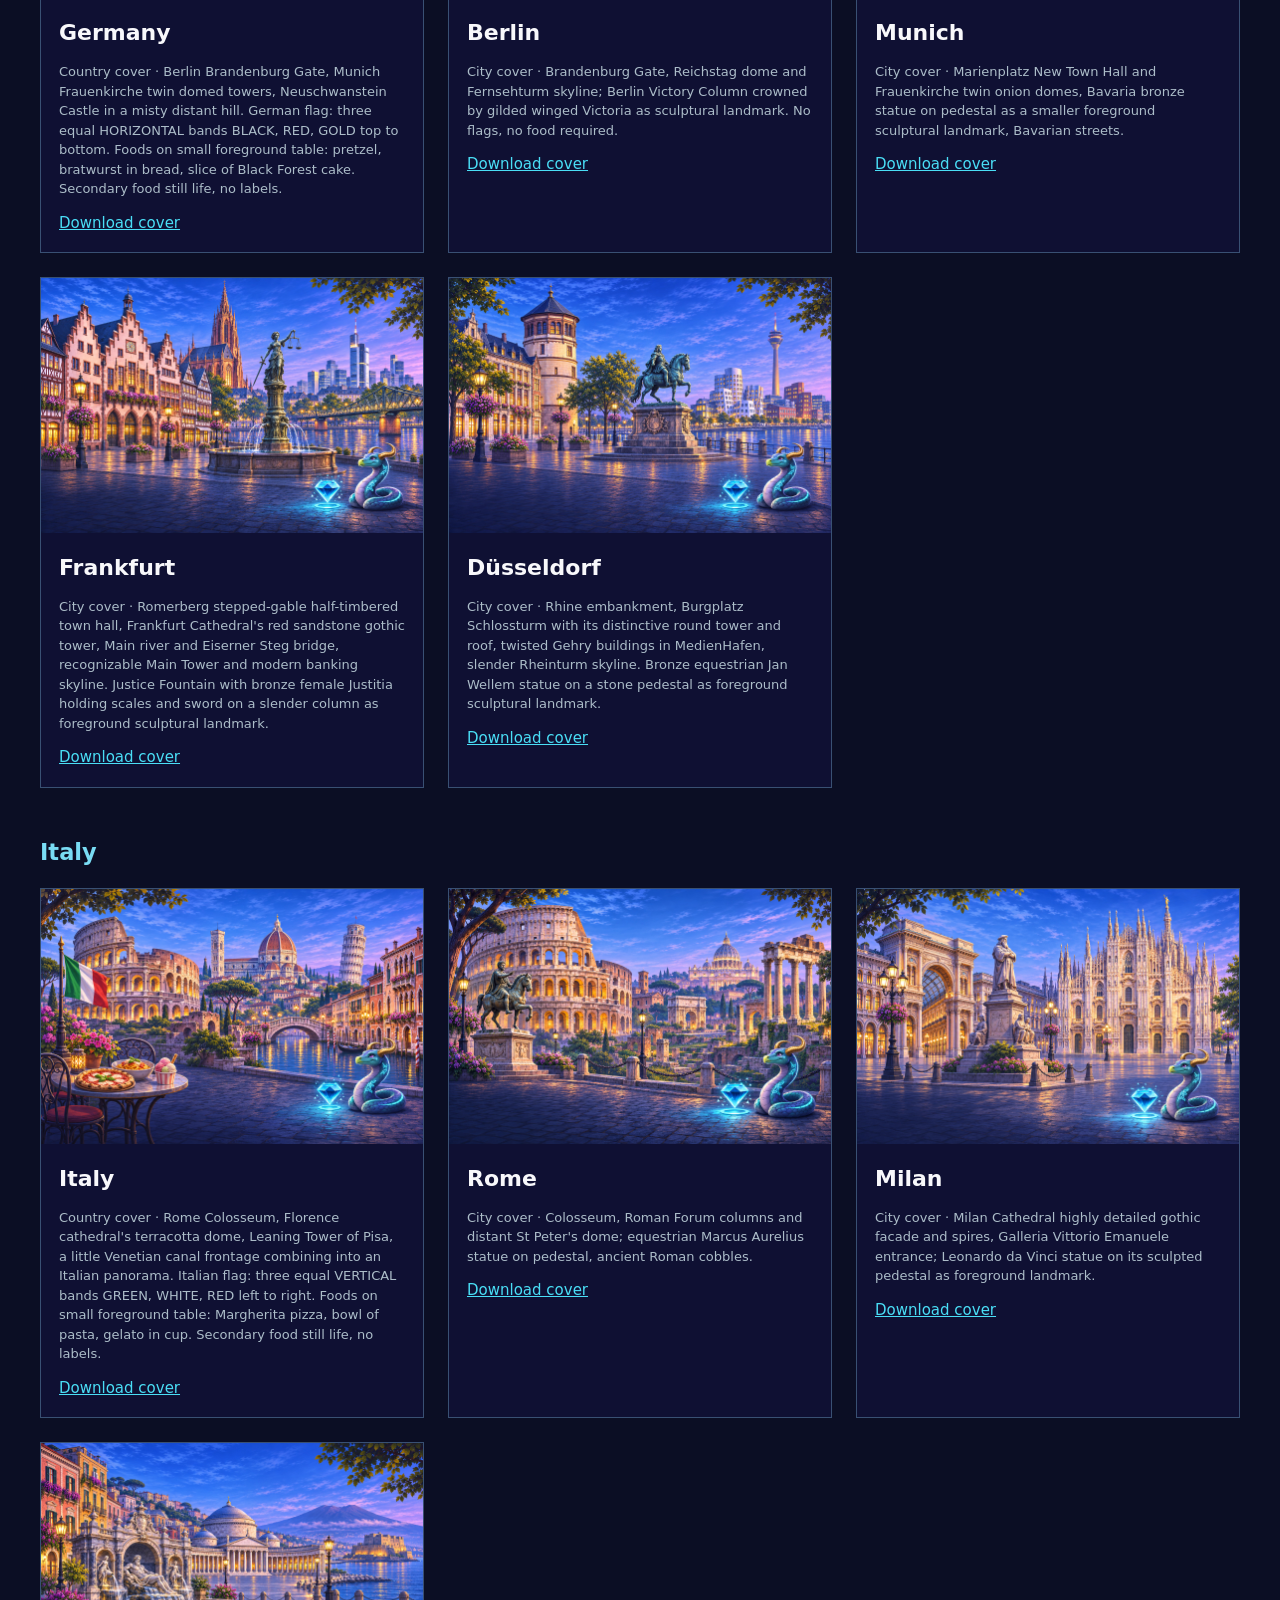
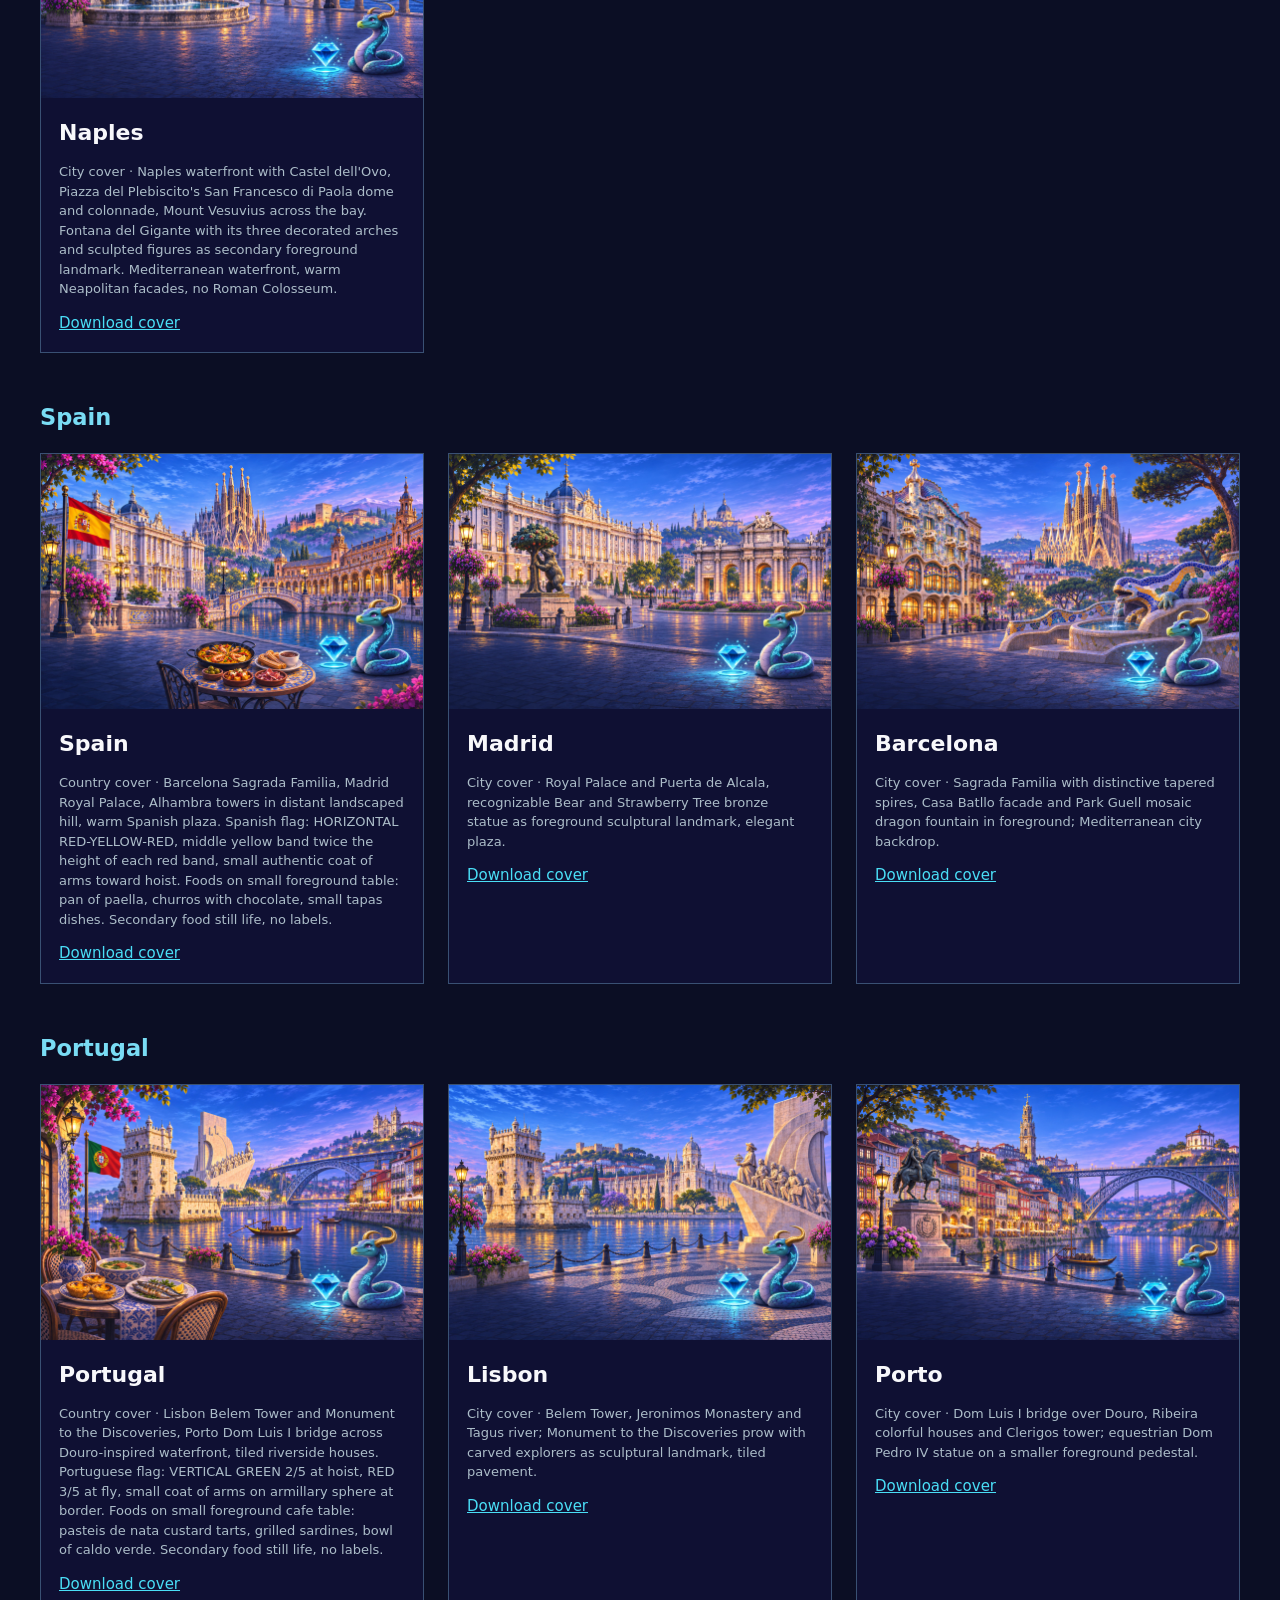
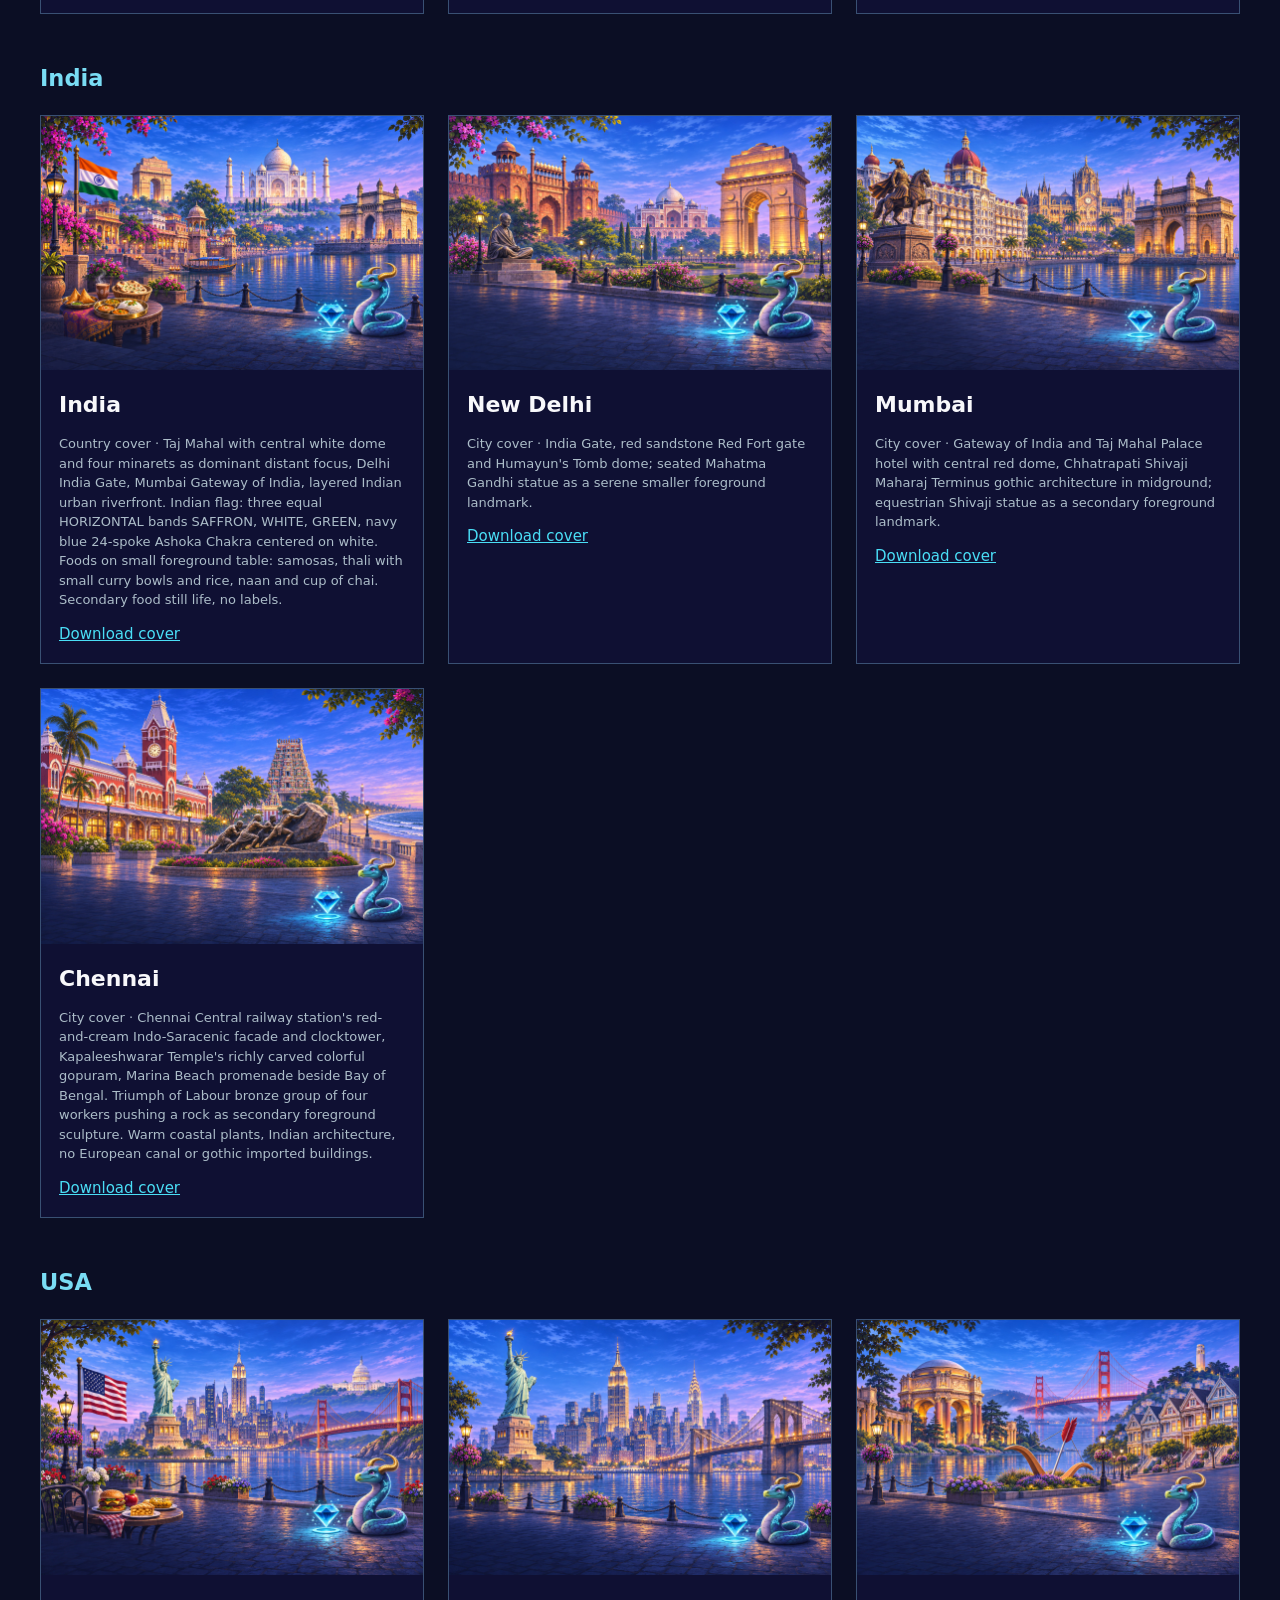
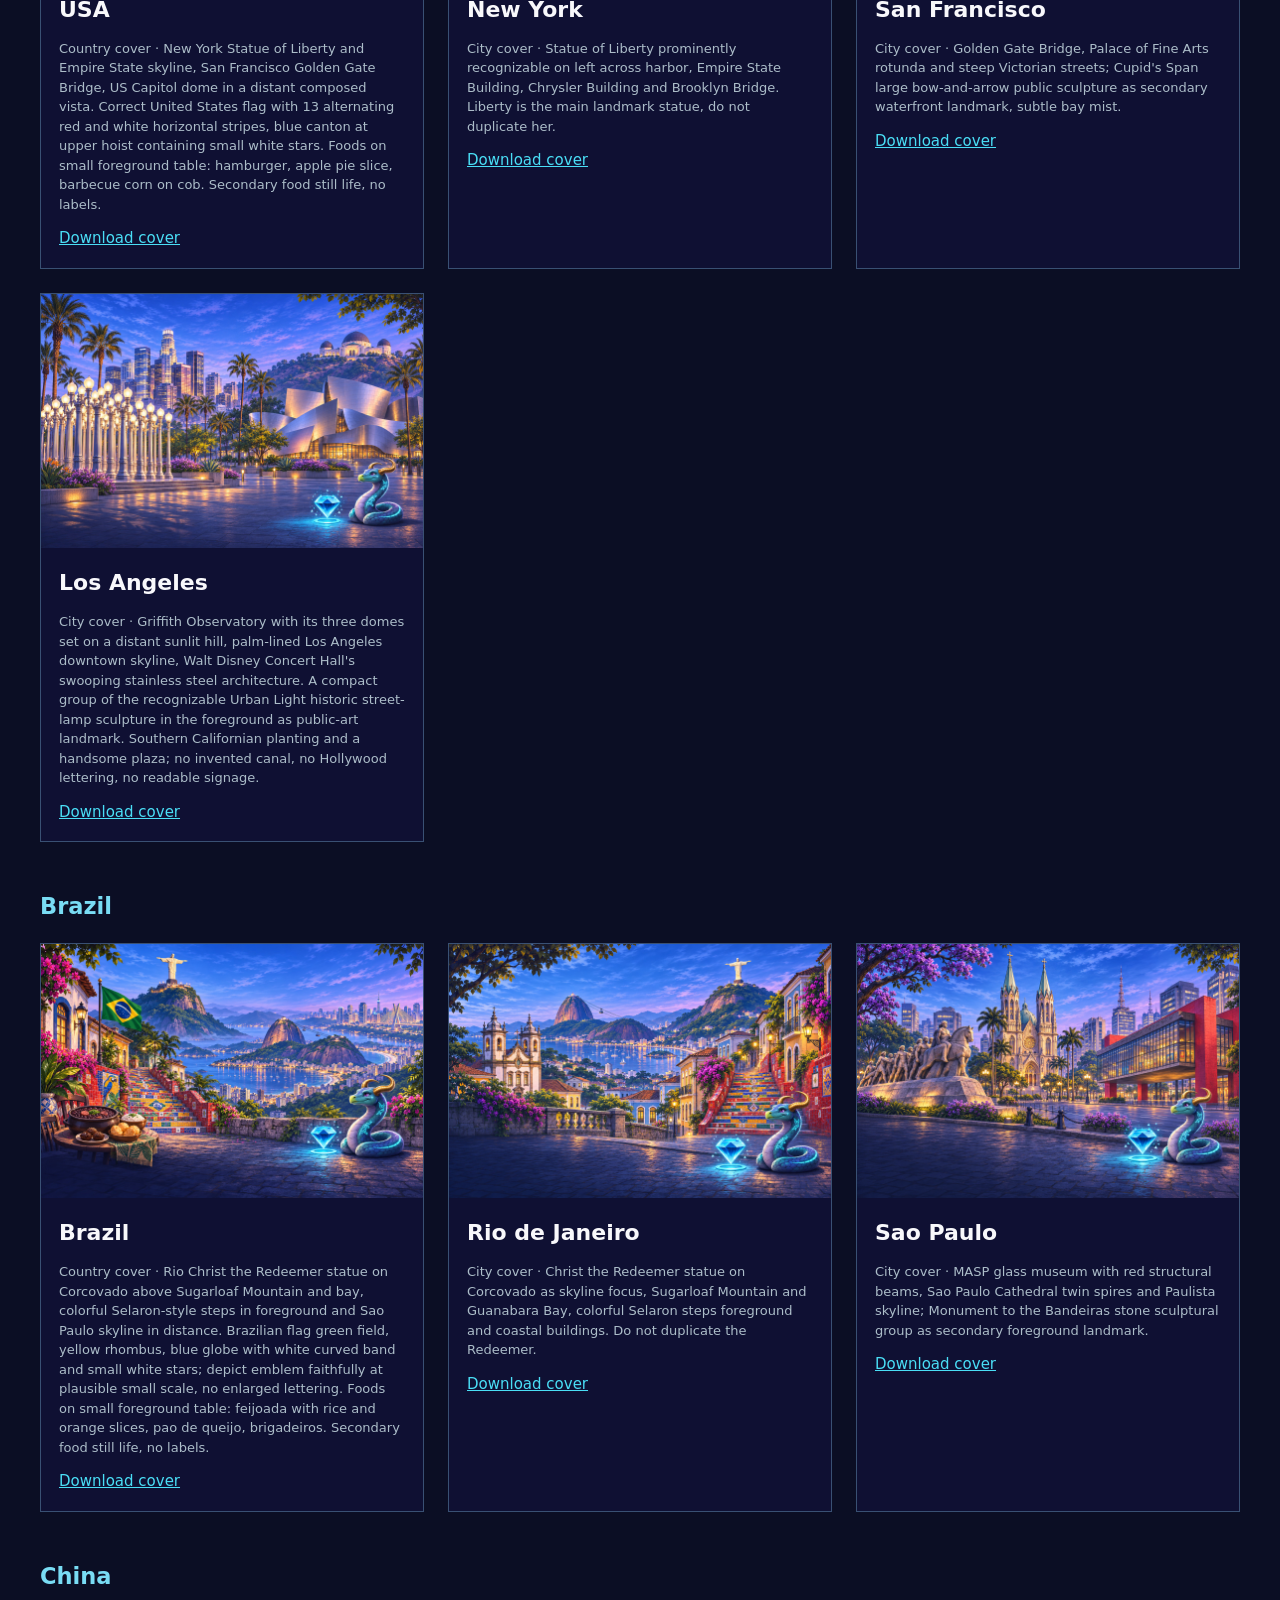
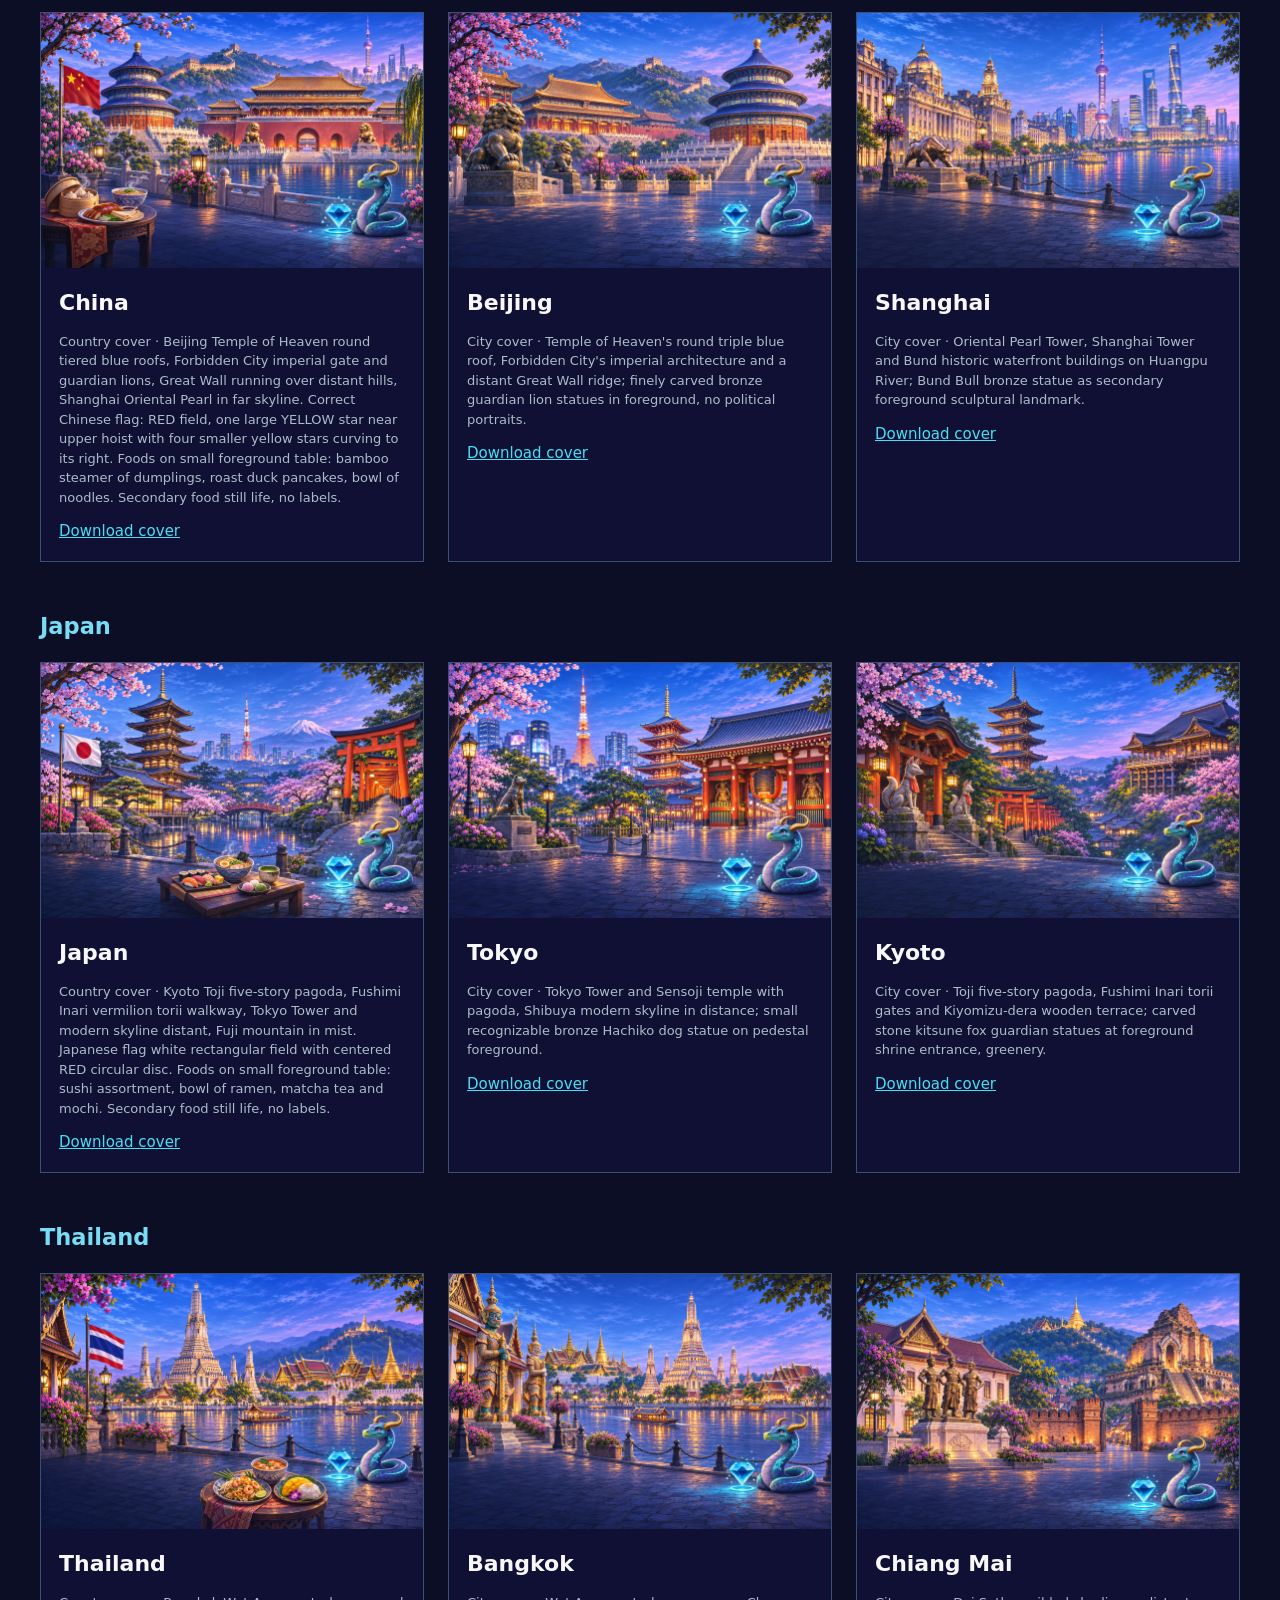
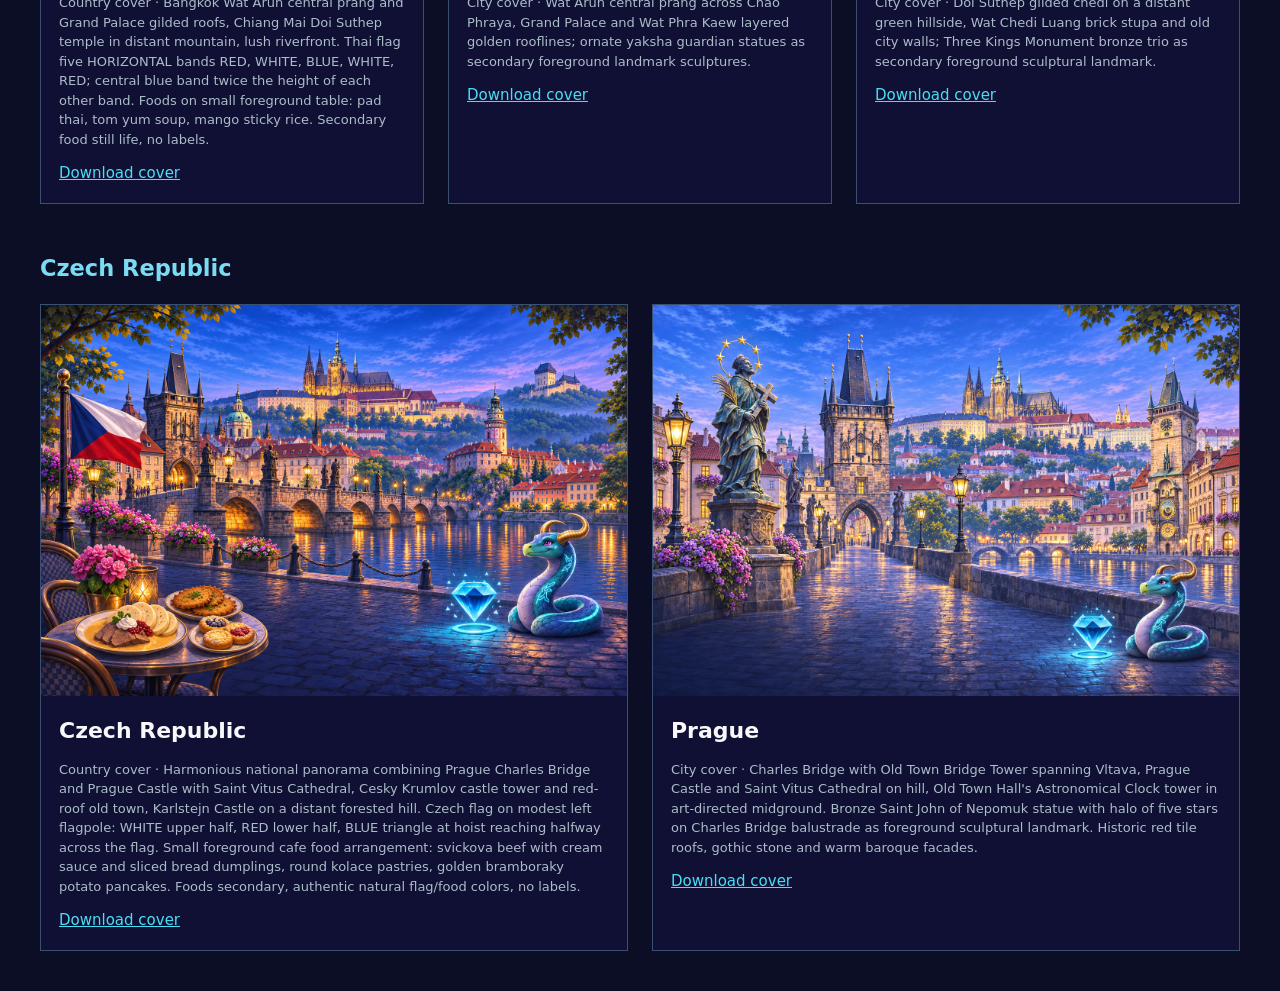
==== commit 9971d4e7: "feat(art): add destinations and organise covers by country" ====
--- a/assets/covers/index.html
+++ b/assets/covers/index.html
@@ -1,4 +1,4 @@
 <!doctype html><html lang="en"><head><meta charset="utf-8">
 <meta name="viewport" content="width=device-width,initial-scale=1"><title>The Chase — destination covers</title>
 <style>*{box-sizing:border-box}body{margin:0;background:#0B0E24;color:#F8F8FB;font:15px/1.5 system-ui;padding:40px;max-width:1600px;margin:auto}header img{width:300px;max-width:100%}h1{font-size:36px}h2{margin-top:48px;color:#79DCF4}.grid{display:grid;grid-template-columns:repeat(auto-fit,minmax(320px,1fr));gap:24px}article{background:#0F1033;border:1px solid #395073;overflow:hidden}article img{width:100%;aspect-ratio:3/2;object-fit:cover;display:block}article div{padding:18px}h3{font-size:22px;margin:0 0 8px}p{color:#ACBDC9}article p{font-size:13px}a{color:#4ADEF6}@media(max-width:600px){body{padding:18px}.grid{grid-template-columns:1fr}}</style></head><body>
-<header><img src="../logo/lockup-horizontal.svg" alt="The Chase — Unlock the City"><h1>A world waiting to be unlocked.</h1><p>3:2 landscape covers · painted landmark vistas · Aero and Diamond Beacons</p><p>Country scenes combine landmarks, a national flag, and local foods. City scenes feature their own buildings and landmark sculptures.</p></header><section><h2>Countries</h2><div class="grid"><article><a href="countries/belgium.jpg" download><img src="countries/belgium.jpg" alt="Illustrated Belgium destination cover" loading="lazy"></a><div><h3>Belgium</h3><p>Brussels Grand Place guildhouses and town hall, Antwerp Cathedral of Our Lady, Bruges stepped-gable canal houses, Atomium in distance. Belgian flag: three equal VERTICAL bands BLACK, YELLOW, RED left to right. Local foods on a small tasteful foreground cafe table at lower left edge: Belgian waffle, paper cone of fries, fine praline chocolates. Keep the food grouping secondary, beautifully painted, no packaging labels.</p><a href="countries/belgium.jpg" download>Download cover</a></div></article><article><a href="countries/netherlands.jpg" download><img src="countries/netherlands.jpg" alt="Illustrated The Netherlands destination cover" loading="lazy"></a><div><h3>The Netherlands</h3><p>Amsterdam canal houses with arched bridge and bicycles; a traditional Dutch windmill along water, Rotterdam Erasmus Bridge in distance. Dutch flag: three equal HORIZONTAL bands RED, WHITE, BLUE top to bottom. Foods on small foreground cafe table: stroopwafels, wedges of Gouda cheese, small plate of bitterballen. Secondary food still life, no labels.</p><a href="countries/netherlands.jpg" download>Download cover</a></div></article><article><a href="countries/united-kingdom.jpg" download><img src="countries/united-kingdom.jpg" alt="Illustrated United Kingdom destination cover" loading="lazy"></a><div><h3>United Kingdom</h3><p>London Elizabeth Tower and Palace of Westminster, Tower Bridge, Edinburgh Castle on a distant rise. Correct Union Jack on a modest flagpole with blue ground and white/red crosses and offset diagonals. Foods on small foreground cafe table: fish and chips, scones with clotted cream and jam, a cup of tea. Secondary food still life, no labels.</p><a href="countries/united-kingdom.jpg" download>Download cover</a></div></article><article><a href="countries/france.jpg" download><img src="countries/france.jpg" alt="Illustrated France destination cover" loading="lazy"></a><div><h3>France</h3><p>Paris Eiffel Tower, Arc de Triomphe, Notre Dame cathedral with two west towers and its central spire; elegant Seine embankment foreground. French flag: three equal VERTICAL bands BLUE, WHITE, RED left to right. Foods on foreground cafe table: croissant, baguette, small selection of French cheeses. Secondary food still life, no labels.</p><a href="countries/france.jpg" download>Download cover</a></div></article><article><a href="countries/germany.jpg" download><img src="countries/germany.jpg" alt="Illustrated Germany destination cover" loading="lazy"></a><div><h3>Germany</h3><p>Berlin Brandenburg Gate, Munich Frauenkirche twin domed towers, Neuschwanstein Castle in a misty distant hill. German flag: three equal HORIZONTAL bands BLACK, RED, GOLD top to bottom. Foods on small foreground table: pretzel, bratwurst in bread, slice of Black Forest cake. Secondary food still life, no labels.</p><a href="countries/germany.jpg" download>Download cover</a></div></article><article><a href="countries/italy.jpg" download><img src="countries/italy.jpg" alt="Illustrated Italy destination cover" loading="lazy"></a><div><h3>Italy</h3><p>Rome Colosseum, Florence cathedral&#x27;s terracotta dome, Leaning Tower of Pisa, a little Venetian canal frontage combining into an Italian panorama. Italian flag: three equal VERTICAL bands GREEN, WHITE, RED left to right. Foods on small foreground table: Margherita pizza, bowl of pasta, gelato in cup. Secondary food still life, no labels.</p><a href="countries/italy.jpg" download>Download cover</a></div></article><article><a href="countries/spain.jpg" download><img src="countries/spain.jpg" alt="Illustrated Spain destination cover" loading="lazy"></a><div><h3>Spain</h3><p>Barcelona Sagrada Familia, Madrid Royal Palace, Alhambra towers in distant landscaped hill, warm Spanish plaza. Spanish flag: HORIZONTAL RED-YELLOW-RED, middle yellow band twice the height of each red band, small authentic coat of arms toward hoist. Foods on small foreground table: pan of paella, churros with chocolate, small tapas dishes. Secondary food still life, no labels.</p><a href="countries/spain.jpg" download>Download cover</a></div></article><article><a href="countries/portugal.jpg" download><img src="countries/portugal.jpg" alt="Illustrated Portugal destination cover" loading="lazy"></a><div><h3>Portugal</h3><p>Lisbon Belem Tower and Monument to the Discoveries, Porto Dom Luis I bridge across Douro-inspired waterfront, tiled riverside houses. Portuguese flag: VERTICAL GREEN 2/5 at hoist, RED 3/5 at fly, small coat of arms on armillary sphere at border. Foods on small foreground cafe table: pasteis de nata custard tarts, grilled sardines, bowl of caldo verde. Secondary food still life, no labels.</p><a href="countries/portugal.jpg" download>Download cover</a></div></article><article><a href="countries/india.jpg" download><img src="countries/india.jpg" alt="Illustrated India destination cover" loading="lazy"></a><div><h3>India</h3><p>Taj Mahal with central white dome and four minarets as dominant distant focus, Delhi India Gate, Mumbai Gateway of India, layered Indian urban riverfront. Indian flag: three equal HORIZONTAL bands SAFFRON, WHITE, GREEN, navy blue 24-spoke Ashoka Chakra centered on white. Foods on small foreground table: samosas, thali with small curry bowls and rice, naan and cup of chai. Secondary food still life, no labels.</p><a href="countries/india.jpg" download>Download cover</a></div></article><article><a href="countries/usa.jpg" download><img src="countries/usa.jpg" alt="Illustrated USA destination cover" loading="lazy"></a><div><h3>USA</h3><p>New York Statue of Liberty and Empire State skyline, San Francisco Golden Gate Bridge, US Capitol dome in a distant composed vista. Correct United States flag with 13 alternating red and white horizontal stripes, blue canton at upper hoist containing small white stars. Foods on small foreground table: hamburger, apple pie slice, barbecue corn on cob. Secondary food still life, no labels.</p><a href="countries/usa.jpg" download>Download cover</a></div></article><article><a href="countries/brazil.jpg" download><img src="countries/brazil.jpg" alt="Illustrated Brazil destination cover" loading="lazy"></a><div><h3>Brazil</h3><p>Rio Christ the Redeemer statue on Corcovado above Sugarloaf Mountain and bay, colorful Selaron-style steps in foreground and Sao Paulo skyline in distance. Brazilian flag green field, yellow rhombus, blue globe with white curved band and small white stars; depict emblem faithfully at plausible small scale, no enlarged lettering. Foods on small foreground table: feijoada with rice and orange slices, pao de queijo, brigadeiros. Secondary food still life, no labels.</p><a href="countries/brazil.jpg" download>Download cover</a></div></article><article><a href="countries/china.jpg" download><img src="countries/china.jpg" alt="Illustrated China destination cover" loading="lazy"></a><div><h3>China</h3><p>Beijing Temple of Heaven round tiered blue roofs, Forbidden City imperial gate and guardian lions, Great Wall running over distant hills, Shanghai Oriental Pearl in far skyline. Correct Chinese flag: RED field, one large YELLOW star near upper hoist with four smaller yellow stars curving to its right. Foods on small foreground table: bamboo steamer of dumplings, roast duck pancakes, bowl of noodles. Secondary food still life, no labels.</p><a href="countries/china.jpg" download>Download cover</a></div></article><article><a href="countries/japan.jpg" download><img src="countries/japan.jpg" alt="Illustrated Japan destination cover" loading="lazy"></a><div><h3>Japan</h3><p>Kyoto Toji five-story pagoda, Fushimi Inari vermilion torii walkway, Tokyo Tower and modern skyline distant, Fuji mountain in mist. Japanese flag white rectangular field with centered RED circular disc. Foods on small foreground table: sushi assortment, bowl of ramen, matcha tea and mochi. Secondary food still life, no labels.</p><a href="countries/japan.jpg" download>Download cover</a></div></article><article><a href="countries/thailand.jpg" download><img src="countries/thailand.jpg" alt="Illustrated Thailand destination cover" loading="lazy"></a><div><h3>Thailand</h3><p>Bangkok Wat Arun central prang and Grand Palace gilded roofs, Chiang Mai Doi Suthep temple in distant mountain, lush riverfront. Thai flag five HORIZONTAL bands RED, WHITE, BLUE, WHITE, RED; central blue band twice the height of each other band. Foods on small foreground table: pad thai, tom yum soup, mango sticky rice. Secondary food still life, no labels.</p><a href="countries/thailand.jpg" download>Download cover</a></div></article></div></section><section><h2>Cities</h2><div class="grid"><article><a href="cities/brussels.jpg" download><img src="cities/brussels.jpg" alt="Illustrated Brussels destination cover" loading="lazy"></a><div><h3>Brussels</h3><p>Grand Place town hall and richly detailed guildhouses dominate; recognizable small Manneken Pis bronze fountain statue in the foreground, Atomium distant. No country flag or food still life needed.</p><a href="cities/brussels.jpg" download>Download cover</a></div></article><article><a href="cities/antwerp.jpg" download><img src="cities/antwerp.jpg" alt="Illustrated Antwerp destination cover" loading="lazy"></a><div><h3>Antwerp</h3><p>Cathedral of Our Lady spire, Grote Markt guildhouses, Brabo fountain statue as recognizable bronze foreground landmark, Antwerp Centraal station dome in midground.</p><a href="cities/antwerp.jpg" download>Download cover</a></div></article><article><a href="cities/bruges.jpg" download><img src="cities/bruges.jpg" alt="Illustrated Bruges destination cover" loading="lazy"></a><div><h3>Bruges</h3><p>Belfry above Markt, stepped-gable houses and Rozenhoedkaai canal bridge, Jan Breydel and Pieter de Coninck bronze double statue as a smaller sculptural landmark.</p><a href="cities/bruges.jpg" download>Download cover</a></div></article><article><a href="cities/amsterdam.jpg" download><img src="cities/amsterdam.jpg" alt="Illustrated Amsterdam destination cover" loading="lazy"></a><div><h3>Amsterdam</h3><p>Distinctive narrow canal houses, Westerkerk tower and Magere Brug; Rembrandt statue on a pedestal near the canal-side foreground, subtle bicycles.</p><a href="cities/amsterdam.jpg" download>Download cover</a></div></article><article><a href="cities/rotterdam.jpg" download><img src="cities/rotterdam.jpg" alt="Illustrated Rotterdam destination cover" loading="lazy"></a><div><h3>Rotterdam</h3><p>Erasmus Bridge and angular Cube Houses beside river; recognizable dark bronze The Destroyed City sculpture with raised arms as a foreground landmark, modern skyline.</p><a href="cities/rotterdam.jpg" download>Download cover</a></div></article><article><a href="cities/london.jpg" download><img src="cities/london.jpg" alt="Illustrated London destination cover" loading="lazy"></a><div><h3>London</h3><p>Elizabeth Tower and Houses of Parliament along Thames, Tower Bridge; Nelson&#x27;s Column with sculpted lions incorporated into foreground plaza montage, authentic proportions.</p><a href="cities/london.jpg" download>Download cover</a></div></article><article><a href="cities/edinburgh.jpg" download><img src="cities/edinburgh.jpg" alt="Illustrated Edinburgh destination cover" loading="lazy"></a><div><h3>Edinburgh</h3><p>Edinburgh Castle on Castle Rock, Royal Mile stone buildings, Scott Monument gothic canopy with its seated Walter Scott statue discernible; Arthur&#x27;s Seat distant.</p><a href="cities/edinburgh.jpg" download>Download cover</a></div></article><article><a href="cities/paris.jpg" download><img src="cities/paris.jpg" alt="Illustrated Paris destination cover" loading="lazy"></a><div><h3>Paris</h3><p>Eiffel Tower, Notre Dame west facade and Arc de Triomphe in distant vista along Seine; small gilded equestrian Joan of Arc statue in foreground plaza.</p><a href="cities/paris.jpg" download>Download cover</a></div></article><article><a href="cities/lyon.jpg" download><img src="cities/lyon.jpg" alt="Illustrated Lyon destination cover" loading="lazy"></a><div><h3>Lyon</h3><p>Fourviere basilica on the hill, Vieux Lyon riverside architecture and Saone bridge, bronze equestrian Louis XIV statue in a foreground plaza inspired by Place Bellecour.</p><a href="cities/lyon.jpg" download>Download cover</a></div></article><article><a href="cities/berlin.jpg" download><img src="cities/berlin.jpg" alt="Illustrated Berlin destination cover" loading="lazy"></a><div><h3>Berlin</h3><p>Brandenburg Gate, Reichstag dome and Fernsehturm skyline; Berlin Victory Column crowned by gilded winged Victoria as sculptural landmark. No flags, no food required.</p><a href="cities/berlin.jpg" download>Download cover</a></div></article><article><a href="cities/munich.jpg" download><img src="cities/munich.jpg" alt="Illustrated Munich destination cover" loading="lazy"></a><div><h3>Munich</h3><p>Marienplatz New Town Hall and Frauenkirche twin onion domes, Bavaria bronze statue on pedestal as a smaller foreground sculptural landmark, Bavarian streets.</p><a href="cities/munich.jpg" download>Download cover</a></div></article><article><a href="cities/rome.jpg" download><img src="cities/rome.jpg" alt="Illustrated Rome destination cover" loading="lazy"></a><div><h3>Rome</h3><p>Colosseum, Roman Forum columns and distant St Peter&#x27;s dome; equestrian Marcus Aurelius statue on pedestal, ancient Roman cobbles.</p><a href="cities/rome.jpg" download>Download cover</a></div></article><article><a href="cities/milan.jpg" download><img src="cities/milan.jpg" alt="Illustrated Milan destination cover" loading="lazy"></a><div><h3>Milan</h3><p>Milan Cathedral highly detailed gothic facade and spires, Galleria Vittorio Emanuele entrance; Leonardo da Vinci statue on its sculpted pedestal as foreground landmark.</p><a href="cities/milan.jpg" download>Download cover</a></div></article><article><a href="cities/madrid.jpg" download><img src="cities/madrid.jpg" alt="Illustrated Madrid destination cover" loading="lazy"></a><div><h3>Madrid</h3><p>Royal Palace and Puerta de Alcala, recognizable Bear and Strawberry Tree bronze statue as foreground sculptural landmark, elegant plaza.</p><a href="cities/madrid.jpg" download>Download cover</a></div></article><article><a href="cities/barcelona.jpg" download><img src="cities/barcelona.jpg" alt="Illustrated Barcelona destination cover" loading="lazy"></a><div><h3>Barcelona</h3><p>Sagrada Familia with distinctive tapered spires, Casa Batllo facade and Park Guell mosaic dragon fountain in foreground; Mediterranean city backdrop.</p><a href="cities/barcelona.jpg" download>Download cover</a></div></article><article><a href="cities/lisbon.jpg" download><img src="cities/lisbon.jpg" alt="Illustrated Lisbon destination cover" loading="lazy"></a><div><h3>Lisbon</h3><p>Belem Tower, Jeronimos Monastery and Tagus river; Monument to the Discoveries prow with carved explorers as sculptural landmark, tiled pavement.</p><a href="cities/lisbon.jpg" download>Download cover</a></div></article><article><a href="cities/porto.jpg" download><img src="cities/porto.jpg" alt="Illustrated Porto destination cover" loading="lazy"></a><div><h3>Porto</h3><p>Dom Luis I bridge over Douro, Ribeira colorful houses and Clerigos tower; equestrian Dom Pedro IV statue on a smaller foreground pedestal.</p><a href="cities/porto.jpg" download>Download cover</a></div></article><article><a href="cities/new-delhi.jpg" download><img src="cities/new-delhi.jpg" alt="Illustrated New Delhi destination cover" loading="lazy"></a><div><h3>New Delhi</h3><p>India Gate, red sandstone Red Fort gate and Humayun&#x27;s Tomb dome; seated Mahatma Gandhi statue as a serene smaller foreground landmark.</p><a href="cities/new-delhi.jpg" download>Download cover</a></div></article><article><a href="cities/mumbai.jpg" download><img src="cities/mumbai.jpg" alt="Illustrated Mumbai destination cover" loading="lazy"></a><div><h3>Mumbai</h3><p>Gateway of India and Taj Mahal Palace hotel with central red dome, Chhatrapati Shivaji Maharaj Terminus gothic architecture in midground; equestrian Shivaji statue as a secondary foreground landmark.</p><a href="cities/mumbai.jpg" download>Download cover</a></div></article><article><a href="cities/new-york.jpg" download><img src="cities/new-york.jpg" alt="Illustrated New York destination cover" loading="lazy"></a><div><h3>New York</h3><p>Statue of Liberty prominently recognizable on left across harbor, Empire State Building, Chrysler Building and Brooklyn Bridge. Liberty is the main landmark statue, do not duplicate her.</p><a href="cities/new-york.jpg" download>Download cover</a></div></article><article><a href="cities/san-francisco.jpg" download><img src="cities/san-francisco.jpg" alt="Illustrated San Francisco destination cover" loading="lazy"></a><div><h3>San Francisco</h3><p>Golden Gate Bridge, Palace of Fine Arts rotunda and steep Victorian streets; Cupid&#x27;s Span large bow-and-arrow public sculpture as secondary waterfront landmark, subtle bay mist.</p><a href="cities/san-francisco.jpg" download>Download cover</a></div></article><article><a href="cities/rio-de-janeiro.jpg" download><img src="cities/rio-de-janeiro.jpg" alt="Illustrated Rio de Janeiro destination cover" loading="lazy"></a><div><h3>Rio de Janeiro</h3><p>Christ the Redeemer statue on Corcovado as skyline focus, Sugarloaf Mountain and Guanabara Bay, colorful Selaron steps foreground and coastal buildings. Do not duplicate the Redeemer.</p><a href="cities/rio-de-janeiro.jpg" download>Download cover</a></div></article><article><a href="cities/sao-paulo.jpg" download><img src="cities/sao-paulo.jpg" alt="Illustrated Sao Paulo destination cover" loading="lazy"></a><div><h3>Sao Paulo</h3><p>MASP glass museum with red structural beams, Sao Paulo Cathedral twin spires and Paulista skyline; Monument to the Bandeiras stone sculptural group as secondary foreground landmark.</p><a href="cities/sao-paulo.jpg" download>Download cover</a></div></article><article><a href="cities/beijing.jpg" download><img src="cities/beijing.jpg" alt="Illustrated Beijing destination cover" loading="lazy"></a><div><h3>Beijing</h3><p>Temple of Heaven&#x27;s round triple blue roof, Forbidden City&#x27;s imperial architecture and a distant Great Wall ridge; finely carved bronze guardian lion statues in foreground, no political portraits.</p><a href="cities/beijing.jpg" download>Download cover</a></div></article><article><a href="cities/shanghai.jpg" download><img src="cities/shanghai.jpg" alt="Illustrated Shanghai destination cover" loading="lazy"></a><div><h3>Shanghai</h3><p>Oriental Pearl Tower, Shanghai Tower and Bund historic waterfront buildings on Huangpu River; Bund Bull bronze statue as secondary foreground sculptural landmark.</p><a href="cities/shanghai.jpg" download>Download cover</a></div></article><article><a href="cities/tokyo.jpg" download><img src="cities/tokyo.jpg" alt="Illustrated Tokyo destination cover" loading="lazy"></a><div><h3>Tokyo</h3><p>Tokyo Tower and Sensoji temple with pagoda, Shibuya modern skyline in distance; small recognizable bronze Hachiko dog statue on pedestal foreground.</p><a href="cities/tokyo.jpg" download>Download cover</a></div></article><article><a href="cities/kyoto.jpg" download><img src="cities/kyoto.jpg" alt="Illustrated Kyoto destination cover" loading="lazy"></a><div><h3>Kyoto</h3><p>Toji five-story pagoda, Fushimi Inari torii gates and Kiyomizu-dera wooden terrace; carved stone kitsune fox guardian statues at foreground shrine entrance, greenery.</p><a href="cities/kyoto.jpg" download>Download cover</a></div></article><article><a href="cities/bangkok.jpg" download><img src="cities/bangkok.jpg" alt="Illustrated Bangkok destination cover" loading="lazy"></a><div><h3>Bangkok</h3><p>Wat Arun central prang across Chao Phraya, Grand Palace and Wat Phra Kaew layered golden rooflines; ornate yaksha guardian statues as secondary foreground landmark sculptures.</p><a href="cities/bangkok.jpg" download>Download cover</a></div></article><article><a href="cities/chiang-mai.jpg" download><img src="cities/chiang-mai.jpg" alt="Illustrated Chiang Mai destination cover" loading="lazy"></a><div><h3>Chiang Mai</h3><p>Doi Suthep gilded chedi on a distant green hillside, Wat Chedi Luang brick stupa and old city walls; Three Kings Monument bronze trio as secondary foreground sculptural landmark.</p><a href="cities/chiang-mai.jpg" download>Download cover</a></div></article></div></section></body></html>+<header><img src="../logo/lockup-horizontal.svg" alt="The Chase — Unlock the City"><h1>A world waiting to be unlocked.</h1><p>3:2 landscape covers · painted landmark vistas · Aero and Diamond Beacons</p><p>Country scenes combine landmarks, a national flag, and local foods. City scenes feature their own buildings and landmark sculptures.</p></header><section><h2>Belgium</h2><div class="grid"><article><a href="belgium/belgium.jpg" download><img src="belgium/belgium.jpg" alt="Illustrated Belgium destination cover" loading="lazy"></a><div><h3>Belgium</h3><p>Country cover · Brussels Grand Place guildhouses and town hall, Antwerp Cathedral of Our Lady, Bruges stepped-gable canal houses, Atomium in distance. Belgian flag: three equal VERTICAL bands BLACK, YELLOW, RED left to right. Local foods on a small tasteful foreground cafe table at lower left edge: Belgian waffle, paper cone of fries, fine praline chocolates. Keep the food grouping secondary, beautifully painted, no packaging labels.</p><a href="belgium/belgium.jpg" download>Download cover</a></div></article><article><a href="belgium/brussels/brussels.jpg" download><img src="belgium/brussels/brussels.jpg" alt="Illustrated Brussels destination cover" loading="lazy"></a><div><h3>Brussels</h3><p>City cover · Grand Place town hall and richly detailed guildhouses dominate; recognizable small Manneken Pis bronze fountain statue in the foreground, Atomium distant. No country flag or food still life needed.</p><a href="belgium/brussels/brussels.jpg" download>Download cover</a></div></article><article><a href="belgium/antwerp/antwerp.jpg" download><img src="belgium/antwerp/antwerp.jpg" alt="Illustrated Antwerp destination cover" loading="lazy"></a><div><h3>Antwerp</h3><p>City cover · Cathedral of Our Lady spire, Grote Markt guildhouses, Brabo fountain statue as recognizable bronze foreground landmark, Antwerp Centraal station dome in midground.</p><a href="belgium/antwerp/antwerp.jpg" download>Download cover</a></div></article><article><a href="belgium/bruges/bruges.jpg" download><img src="belgium/bruges/bruges.jpg" alt="Illustrated Bruges destination cover" loading="lazy"></a><div><h3>Bruges</h3><p>City cover · Belfry above Markt, stepped-gable houses and Rozenhoedkaai canal bridge, Jan Breydel and Pieter de Coninck bronze double statue as a smaller sculptural landmark.</p><a href="belgium/bruges/bruges.jpg" download>Download cover</a></div></article><article><a href="belgium/gent/gent.jpg" download><img src="belgium/gent/gent.jpg" alt="Illustrated Gent destination cover" loading="lazy"></a><div><h3>Gent</h3><p>City cover · Ghent&#x27;s Graslei and Korenlei guildhouses lining the river, the three medieval towers (Saint Nicholas Church, Belfry, Saint Bavo Cathedral) in the skyline, Gravensteen castle. Jacob van Artevelde bronze statue on its pedestal as a smaller foreground landmark. Recognizable Flemish architecture; compose one art-directed riverfront vista.</p><a href="belgium/gent/gent.jpg" download>Download cover</a></div></article></div></section><section><h2>The Netherlands</h2><div class="grid"><article><a href="netherlands/netherlands.jpg" download><img src="netherlands/netherlands.jpg" alt="Illustrated The Netherlands destination cover" loading="lazy"></a><div><h3>The Netherlands</h3><p>Country cover · Amsterdam canal houses with arched bridge and bicycles; a traditional Dutch windmill along water, Rotterdam Erasmus Bridge in distance. Dutch flag: three equal HORIZONTAL bands RED, WHITE, BLUE top to bottom. Foods on small foreground cafe table: stroopwafels, wedges of Gouda cheese, small plate of bitterballen. Secondary food still life, no labels.</p><a href="netherlands/netherlands.jpg" download>Download cover</a></div></article><article><a href="netherlands/amsterdam/amsterdam.jpg" download><img src="netherlands/amsterdam/amsterdam.jpg" alt="Illustrated Amsterdam destination cover" loading="lazy"></a><div><h3>Amsterdam</h3><p>City cover · Distinctive narrow canal houses, Westerkerk tower and Magere Brug; Rembrandt statue on a pedestal near the canal-side foreground, subtle bicycles.</p><a href="netherlands/amsterdam/amsterdam.jpg" download>Download cover</a></div></article><article><a href="netherlands/rotterdam/rotterdam.jpg" download><img src="netherlands/rotterdam/rotterdam.jpg" alt="Illustrated Rotterdam destination cover" loading="lazy"></a><div><h3>Rotterdam</h3><p>City cover · Erasmus Bridge and angular Cube Houses beside river; recognizable dark bronze The Destroyed City sculpture with raised arms as a foreground landmark, modern skyline.</p><a href="netherlands/rotterdam/rotterdam.jpg" download>Download cover</a></div></article><article><a href="netherlands/utrecht/utrecht.jpg" download><img src="netherlands/utrecht/utrecht.jpg" alt="Illustrated Utrecht destination cover" loading="lazy"></a><div><h3>Utrecht</h3><p>City cover · Utrecht Dom Tower in recognizable tall gothic form, Dom Church, the distinctive Oudegracht canal with low wharf-level cellars and brick bridges, Dutch townhouses. Bronze Jan van Nassau standing statue with document, on pedestal, as secondary foreground landmark. No windmills imported from another city.</p><a href="netherlands/utrecht/utrecht.jpg" download>Download cover</a></div></article></div></section><section><h2>United Kingdom</h2><div class="grid"><article><a href="united-kingdom/united-kingdom.jpg" download><img src="united-kingdom/united-kingdom.jpg" alt="Illustrated United Kingdom destination cover" loading="lazy"></a><div><h3>United Kingdom</h3><p>Country cover · London Elizabeth Tower and Palace of Westminster, Tower Bridge, Edinburgh Castle on a distant rise. Correct Union Jack on a modest flagpole with blue ground and white/red crosses and offset diagonals. Foods on small foreground cafe table: fish and chips, scones with clotted cream and jam, a cup of tea. Secondary food still life, no labels.</p><a href="united-kingdom/united-kingdom.jpg" download>Download cover</a></div></article><article><a href="united-kingdom/london/london.jpg" download><img src="united-kingdom/london/london.jpg" alt="Illustrated London destination cover" loading="lazy"></a><div><h3>London</h3><p>City cover · Elizabeth Tower and Houses of Parliament along Thames, Tower Bridge; Nelson&#x27;s Column with sculpted lions incorporated into foreground plaza montage, authentic proportions.</p><a href="united-kingdom/london/london.jpg" download>Download cover</a></div></article><article><a href="united-kingdom/edinburgh/edinburgh.jpg" download><img src="united-kingdom/edinburgh/edinburgh.jpg" alt="Illustrated Edinburgh destination cover" loading="lazy"></a><div><h3>Edinburgh</h3><p>City cover · Edinburgh Castle on Castle Rock, Royal Mile stone buildings, Scott Monument gothic canopy with its seated Walter Scott statue discernible; Arthur&#x27;s Seat distant.</p><a href="united-kingdom/edinburgh/edinburgh.jpg" download>Download cover</a></div></article></div></section><section><h2>France</h2><div class="grid"><article><a href="france/france.jpg" download><img src="france/france.jpg" alt="Illustrated France destination cover" loading="lazy"></a><div><h3>France</h3><p>Country cover · Paris Eiffel Tower, Arc de Triomphe, Notre Dame cathedral with two west towers and its central spire; elegant Seine embankment foreground. French flag: three equal VERTICAL bands BLUE, WHITE, RED left to right. Foods on foreground cafe table: croissant, baguette, small selection of French cheeses. Secondary food still life, no labels.</p><a href="france/france.jpg" download>Download cover</a></div></article><article><a href="france/paris/paris.jpg" download><img src="france/paris/paris.jpg" alt="Illustrated Paris destination cover" loading="lazy"></a><div><h3>Paris</h3><p>City cover · Eiffel Tower, Notre Dame west facade and Arc de Triomphe in distant vista along Seine; small gilded equestrian Joan of Arc statue in foreground plaza.</p><a href="france/paris/paris.jpg" download>Download cover</a></div></article><article><a href="france/lyon/lyon.jpg" download><img src="france/lyon/lyon.jpg" alt="Illustrated Lyon destination cover" loading="lazy"></a><div><h3>Lyon</h3><p>City cover · Fourviere basilica on the hill, Vieux Lyon riverside architecture and Saone bridge, bronze equestrian Louis XIV statue in a foreground plaza inspired by Place Bellecour.</p><a href="france/lyon/lyon.jpg" download>Download cover</a></div></article><article><a href="france/bordeaux/bordeaux.jpg" download><img src="france/bordeaux/bordeaux.jpg" alt="Illustrated Bordeaux destination cover" loading="lazy"></a><div><h3>Bordeaux</h3><p>City cover · Place de la Bourse elegant symmetrical classical facades reflected in the shallow Miroir d&#x27;eau, Pont de Pierre over Garonne and Saint Andre cathedral towers in distance. Monument aux Girondins fountain with bronze rearing horses and its tall column crowned by Liberty as secondary sculptural landmark. French limestone architecture, no Eiffel Tower.</p><a href="france/bordeaux/bordeaux.jpg" download>Download cover</a></div></article></div></section><section><h2>Germany</h2><div class="grid"><article><a href="germany/germany.jpg" download><img src="germany/germany.jpg" alt="Illustrated Germany destination cover" loading="lazy"></a><div><h3>Germany</h3><p>Country cover · Berlin Brandenburg Gate, Munich Frauenkirche twin domed towers, Neuschwanstein Castle in a misty distant hill. German flag: three equal HORIZONTAL bands BLACK, RED, GOLD top to bottom. Foods on small foreground table: pretzel, bratwurst in bread, slice of Black Forest cake. Secondary food still life, no labels.</p><a href="germany/germany.jpg" download>Download cover</a></div></article><article><a href="germany/berlin/berlin.jpg" download><img src="germany/berlin/berlin.jpg" alt="Illustrated Berlin destination cover" loading="lazy"></a><div><h3>Berlin</h3><p>City cover · Brandenburg Gate, Reichstag dome and Fernsehturm skyline; Berlin Victory Column crowned by gilded winged Victoria as sculptural landmark. No flags, no food required.</p><a href="germany/berlin/berlin.jpg" download>Download cover</a></div></article><article><a href="germany/munich/munich.jpg" download><img src="germany/munich/munich.jpg" alt="Illustrated Munich destination cover" loading="lazy"></a><div><h3>Munich</h3><p>City cover · Marienplatz New Town Hall and Frauenkirche twin onion domes, Bavaria bronze statue on pedestal as a smaller foreground sculptural landmark, Bavarian streets.</p><a href="germany/munich/munich.jpg" download>Download cover</a></div></article><article><a href="germany/frankfurt/frankfurt.jpg" download><img src="germany/frankfurt/frankfurt.jpg" alt="Illustrated Frankfurt destination cover" loading="lazy"></a><div><h3>Frankfurt</h3><p>City cover · Romerberg stepped-gable half-timbered town hall, Frankfurt Cathedral&#x27;s red sandstone gothic tower, Main river and Eiserner Steg bridge, recognizable Main Tower and modern banking skyline. Justice Fountain with bronze female Justitia holding scales and sword on a slender column as foreground sculptural landmark.</p><a href="germany/frankfurt/frankfurt.jpg" download>Download cover</a></div></article><article><a href="germany/dusseldorf/dusseldorf.jpg" download><img src="germany/dusseldorf/dusseldorf.jpg" alt="Illustrated Düsseldorf destination cover" loading="lazy"></a><div><h3>Düsseldorf</h3><p>City cover · Rhine embankment, Burgplatz Schlossturm with its distinctive round tower and roof, twisted Gehry buildings in MedienHafen, slender Rheinturm skyline. Bronze equestrian Jan Wellem statue on a stone pedestal as foreground sculptural landmark.</p><a href="germany/dusseldorf/dusseldorf.jpg" download>Download cover</a></div></article></div></section><section><h2>Italy</h2><div class="grid"><article><a href="italy/italy.jpg" download><img src="italy/italy.jpg" alt="Illustrated Italy destination cover" loading="lazy"></a><div><h3>Italy</h3><p>Country cover · Rome Colosseum, Florence cathedral&#x27;s terracotta dome, Leaning Tower of Pisa, a little Venetian canal frontage combining into an Italian panorama. Italian flag: three equal VERTICAL bands GREEN, WHITE, RED left to right. Foods on small foreground table: Margherita pizza, bowl of pasta, gelato in cup. Secondary food still life, no labels.</p><a href="italy/italy.jpg" download>Download cover</a></div></article><article><a href="italy/rome/rome.jpg" download><img src="italy/rome/rome.jpg" alt="Illustrated Rome destination cover" loading="lazy"></a><div><h3>Rome</h3><p>City cover · Colosseum, Roman Forum columns and distant St Peter&#x27;s dome; equestrian Marcus Aurelius statue on pedestal, ancient Roman cobbles.</p><a href="italy/rome/rome.jpg" download>Download cover</a></div></article><article><a href="italy/milan/milan.jpg" download><img src="italy/milan/milan.jpg" alt="Illustrated Milan destination cover" loading="lazy"></a><div><h3>Milan</h3><p>City cover · Milan Cathedral highly detailed gothic facade and spires, Galleria Vittorio Emanuele entrance; Leonardo da Vinci statue on its sculpted pedestal as foreground landmark.</p><a href="italy/milan/milan.jpg" download>Download cover</a></div></article><article><a href="italy/naples/naples.jpg" download><img src="italy/naples/naples.jpg" alt="Illustrated Naples destination cover" loading="lazy"></a><div><h3>Naples</h3><p>City cover · Naples waterfront with Castel dell&#x27;Ovo, Piazza del Plebiscito&#x27;s San Francesco di Paola dome and colonnade, Mount Vesuvius across the bay. Fontana del Gigante with its three decorated arches and sculpted figures as secondary foreground landmark. Mediterranean waterfront, warm Neapolitan facades, no Roman Colosseum.</p><a href="italy/naples/naples.jpg" download>Download cover</a></div></article></div></section><section><h2>Spain</h2><div class="grid"><article><a href="spain/spain.jpg" download><img src="spain/spain.jpg" alt="Illustrated Spain destination cover" loading="lazy"></a><div><h3>Spain</h3><p>Country cover · Barcelona Sagrada Familia, Madrid Royal Palace, Alhambra towers in distant landscaped hill, warm Spanish plaza. Spanish flag: HORIZONTAL RED-YELLOW-RED, middle yellow band twice the height of each red band, small authentic coat of arms toward hoist. Foods on small foreground table: pan of paella, churros with chocolate, small tapas dishes. Secondary food still life, no labels.</p><a href="spain/spain.jpg" download>Download cover</a></div></article><article><a href="spain/madrid/madrid.jpg" download><img src="spain/madrid/madrid.jpg" alt="Illustrated Madrid destination cover" loading="lazy"></a><div><h3>Madrid</h3><p>City cover · Royal Palace and Puerta de Alcala, recognizable Bear and Strawberry Tree bronze statue as foreground sculptural landmark, elegant plaza.</p><a href="spain/madrid/madrid.jpg" download>Download cover</a></div></article><article><a href="spain/barcelona/barcelona.jpg" download><img src="spain/barcelona/barcelona.jpg" alt="Illustrated Barcelona destination cover" loading="lazy"></a><div><h3>Barcelona</h3><p>City cover · Sagrada Familia with distinctive tapered spires, Casa Batllo facade and Park Guell mosaic dragon fountain in foreground; Mediterranean city backdrop.</p><a href="spain/barcelona/barcelona.jpg" download>Download cover</a></div></article></div></section><section><h2>Portugal</h2><div class="grid"><article><a href="portugal/portugal.jpg" download><img src="portugal/portugal.jpg" alt="Illustrated Portugal destination cover" loading="lazy"></a><div><h3>Portugal</h3><p>Country cover · Lisbon Belem Tower and Monument to the Discoveries, Porto Dom Luis I bridge across Douro-inspired waterfront, tiled riverside houses. Portuguese flag: VERTICAL GREEN 2/5 at hoist, RED 3/5 at fly, small coat of arms on armillary sphere at border. Foods on small foreground cafe table: pasteis de nata custard tarts, grilled sardines, bowl of caldo verde. Secondary food still life, no labels.</p><a href="portugal/portugal.jpg" download>Download cover</a></div></article><article><a href="portugal/lisbon/lisbon.jpg" download><img src="portugal/lisbon/lisbon.jpg" alt="Illustrated Lisbon destination cover" loading="lazy"></a><div><h3>Lisbon</h3><p>City cover · Belem Tower, Jeronimos Monastery and Tagus river; Monument to the Discoveries prow with carved explorers as sculptural landmark, tiled pavement.</p><a href="portugal/lisbon/lisbon.jpg" download>Download cover</a></div></article><article><a href="portugal/porto/porto.jpg" download><img src="portugal/porto/porto.jpg" alt="Illustrated Porto destination cover" loading="lazy"></a><div><h3>Porto</h3><p>City cover · Dom Luis I bridge over Douro, Ribeira colorful houses and Clerigos tower; equestrian Dom Pedro IV statue on a smaller foreground pedestal.</p><a href="portugal/porto/porto.jpg" download>Download cover</a></div></article></div></section><section><h2>India</h2><div class="grid"><article><a href="india/india.jpg" download><img src="india/india.jpg" alt="Illustrated India destination cover" loading="lazy"></a><div><h3>India</h3><p>Country cover · Taj Mahal with central white dome and four minarets as dominant distant focus, Delhi India Gate, Mumbai Gateway of India, layered Indian urban riverfront. Indian flag: three equal HORIZONTAL bands SAFFRON, WHITE, GREEN, navy blue 24-spoke Ashoka Chakra centered on white. Foods on small foreground table: samosas, thali with small curry bowls and rice, naan and cup of chai. Secondary food still life, no labels.</p><a href="india/india.jpg" download>Download cover</a></div></article><article><a href="india/new-delhi/new-delhi.jpg" download><img src="india/new-delhi/new-delhi.jpg" alt="Illustrated New Delhi destination cover" loading="lazy"></a><div><h3>New Delhi</h3><p>City cover · India Gate, red sandstone Red Fort gate and Humayun&#x27;s Tomb dome; seated Mahatma Gandhi statue as a serene smaller foreground landmark.</p><a href="india/new-delhi/new-delhi.jpg" download>Download cover</a></div></article><article><a href="india/mumbai/mumbai.jpg" download><img src="india/mumbai/mumbai.jpg" alt="Illustrated Mumbai destination cover" loading="lazy"></a><div><h3>Mumbai</h3><p>City cover · Gateway of India and Taj Mahal Palace hotel with central red dome, Chhatrapati Shivaji Maharaj Terminus gothic architecture in midground; equestrian Shivaji statue as a secondary foreground landmark.</p><a href="india/mumbai/mumbai.jpg" download>Download cover</a></div></article><article><a href="india/chennai/chennai.jpg" download><img src="india/chennai/chennai.jpg" alt="Illustrated Chennai destination cover" loading="lazy"></a><div><h3>Chennai</h3><p>City cover · Chennai Central railway station&#x27;s red-and-cream Indo-Saracenic facade and clocktower, Kapaleeshwarar Temple&#x27;s richly carved colorful gopuram, Marina Beach promenade beside Bay of Bengal. Triumph of Labour bronze group of four workers pushing a rock as secondary foreground sculpture. Warm coastal plants, Indian architecture, no European canal or gothic imported buildings.</p><a href="india/chennai/chennai.jpg" download>Download cover</a></div></article></div></section><section><h2>USA</h2><div class="grid"><article><a href="usa/usa.jpg" download><img src="usa/usa.jpg" alt="Illustrated USA destination cover" loading="lazy"></a><div><h3>USA</h3><p>Country cover · New York Statue of Liberty and Empire State skyline, San Francisco Golden Gate Bridge, US Capitol dome in a distant composed vista. Correct United States flag with 13 alternating red and white horizontal stripes, blue canton at upper hoist containing small white stars. Foods on small foreground table: hamburger, apple pie slice, barbecue corn on cob. Secondary food still life, no labels.</p><a href="usa/usa.jpg" download>Download cover</a></div></article><article><a href="usa/new-york/new-york.jpg" download><img src="usa/new-york/new-york.jpg" alt="Illustrated New York destination cover" loading="lazy"></a><div><h3>New York</h3><p>City cover · Statue of Liberty prominently recognizable on left across harbor, Empire State Building, Chrysler Building and Brooklyn Bridge. Liberty is the main landmark statue, do not duplicate her.</p><a href="usa/new-york/new-york.jpg" download>Download cover</a></div></article><article><a href="usa/san-francisco/san-francisco.jpg" download><img src="usa/san-francisco/san-francisco.jpg" alt="Illustrated San Francisco destination cover" loading="lazy"></a><div><h3>San Francisco</h3><p>City cover · Golden Gate Bridge, Palace of Fine Arts rotunda and steep Victorian streets; Cupid&#x27;s Span large bow-and-arrow public sculpture as secondary waterfront landmark, subtle bay mist.</p><a href="usa/san-francisco/san-francisco.jpg" download>Download cover</a></div></article><article><a href="usa/los-angeles/los-angeles.jpg" download><img src="usa/los-angeles/los-angeles.jpg" alt="Illustrated Los Angeles destination cover" loading="lazy"></a><div><h3>Los Angeles</h3><p>City cover · Griffith Observatory with its three domes set on a distant sunlit hill, palm-lined Los Angeles downtown skyline, Walt Disney Concert Hall&#x27;s swooping stainless steel architecture. A compact group of the recognizable Urban Light historic street-lamp sculpture in the foreground as public-art landmark. Southern Californian planting and a handsome plaza; no invented canal, no Hollywood lettering, no readable signage.</p><a href="usa/los-angeles/los-angeles.jpg" download>Download cover</a></div></article></div></section><section><h2>Brazil</h2><div class="grid"><article><a href="brazil/brazil.jpg" download><img src="brazil/brazil.jpg" alt="Illustrated Brazil destination cover" loading="lazy"></a><div><h3>Brazil</h3><p>Country cover · Rio Christ the Redeemer statue on Corcovado above Sugarloaf Mountain and bay, colorful Selaron-style steps in foreground and Sao Paulo skyline in distance. Brazilian flag green field, yellow rhombus, blue globe with white curved band and small white stars; depict emblem faithfully at plausible small scale, no enlarged lettering. Foods on small foreground table: feijoada with rice and orange slices, pao de queijo, brigadeiros. Secondary food still life, no labels.</p><a href="brazil/brazil.jpg" download>Download cover</a></div></article><article><a href="brazil/rio-de-janeiro/rio-de-janeiro.jpg" download><img src="brazil/rio-de-janeiro/rio-de-janeiro.jpg" alt="Illustrated Rio de Janeiro destination cover" loading="lazy"></a><div><h3>Rio de Janeiro</h3><p>City cover · Christ the Redeemer statue on Corcovado as skyline focus, Sugarloaf Mountain and Guanabara Bay, colorful Selaron steps foreground and coastal buildings. Do not duplicate the Redeemer.</p><a href="brazil/rio-de-janeiro/rio-de-janeiro.jpg" download>Download cover</a></div></article><article><a href="brazil/sao-paulo/sao-paulo.jpg" download><img src="brazil/sao-paulo/sao-paulo.jpg" alt="Illustrated Sao Paulo destination cover" loading="lazy"></a><div><h3>Sao Paulo</h3><p>City cover · MASP glass museum with red structural beams, Sao Paulo Cathedral twin spires and Paulista skyline; Monument to the Bandeiras stone sculptural group as secondary foreground landmark.</p><a href="brazil/sao-paulo/sao-paulo.jpg" download>Download cover</a></div></article></div></section><section><h2>China</h2><div class="grid"><article><a href="china/china.jpg" download><img src="china/china.jpg" alt="Illustrated China destination cover" loading="lazy"></a><div><h3>China</h3><p>Country cover · Beijing Temple of Heaven round tiered blue roofs, Forbidden City imperial gate and guardian lions, Great Wall running over distant hills, Shanghai Oriental Pearl in far skyline. Correct Chinese flag: RED field, one large YELLOW star near upper hoist with four smaller yellow stars curving to its right. Foods on small foreground table: bamboo steamer of dumplings, roast duck pancakes, bowl of noodles. Secondary food still life, no labels.</p><a href="china/china.jpg" download>Download cover</a></div></article><article><a href="china/beijing/beijing.jpg" download><img src="china/beijing/beijing.jpg" alt="Illustrated Beijing destination cover" loading="lazy"></a><div><h3>Beijing</h3><p>City cover · Temple of Heaven&#x27;s round triple blue roof, Forbidden City&#x27;s imperial architecture and a distant Great Wall ridge; finely carved bronze guardian lion statues in foreground, no political portraits.</p><a href="china/beijing/beijing.jpg" download>Download cover</a></div></article><article><a href="china/shanghai/shanghai.jpg" download><img src="china/shanghai/shanghai.jpg" alt="Illustrated Shanghai destination cover" loading="lazy"></a><div><h3>Shanghai</h3><p>City cover · Oriental Pearl Tower, Shanghai Tower and Bund historic waterfront buildings on Huangpu River; Bund Bull bronze statue as secondary foreground sculptural landmark.</p><a href="china/shanghai/shanghai.jpg" download>Download cover</a></div></article></div></section><section><h2>Japan</h2><div class="grid"><article><a href="japan/japan.jpg" download><img src="japan/japan.jpg" alt="Illustrated Japan destination cover" loading="lazy"></a><div><h3>Japan</h3><p>Country cover · Kyoto Toji five-story pagoda, Fushimi Inari vermilion torii walkway, Tokyo Tower and modern skyline distant, Fuji mountain in mist. Japanese flag white rectangular field with centered RED circular disc. Foods on small foreground table: sushi assortment, bowl of ramen, matcha tea and mochi. Secondary food still life, no labels.</p><a href="japan/japan.jpg" download>Download cover</a></div></article><article><a href="japan/tokyo/tokyo.jpg" download><img src="japan/tokyo/tokyo.jpg" alt="Illustrated Tokyo destination cover" loading="lazy"></a><div><h3>Tokyo</h3><p>City cover · Tokyo Tower and Sensoji temple with pagoda, Shibuya modern skyline in distance; small recognizable bronze Hachiko dog statue on pedestal foreground.</p><a href="japan/tokyo/tokyo.jpg" download>Download cover</a></div></article><article><a href="japan/kyoto/kyoto.jpg" download><img src="japan/kyoto/kyoto.jpg" alt="Illustrated Kyoto destination cover" loading="lazy"></a><div><h3>Kyoto</h3><p>City cover · Toji five-story pagoda, Fushimi Inari torii gates and Kiyomizu-dera wooden terrace; carved stone kitsune fox guardian statues at foreground shrine entrance, greenery.</p><a href="japan/kyoto/kyoto.jpg" download>Download cover</a></div></article></div></section><section><h2>Thailand</h2><div class="grid"><article><a href="thailand/thailand.jpg" download><img src="thailand/thailand.jpg" alt="Illustrated Thailand destination cover" loading="lazy"></a><div><h3>Thailand</h3><p>Country cover · Bangkok Wat Arun central prang and Grand Palace gilded roofs, Chiang Mai Doi Suthep temple in distant mountain, lush riverfront. Thai flag five HORIZONTAL bands RED, WHITE, BLUE, WHITE, RED; central blue band twice the height of each other band. Foods on small foreground table: pad thai, tom yum soup, mango sticky rice. Secondary food still life, no labels.</p><a href="thailand/thailand.jpg" download>Download cover</a></div></article><article><a href="thailand/bangkok/bangkok.jpg" download><img src="thailand/bangkok/bangkok.jpg" alt="Illustrated Bangkok destination cover" loading="lazy"></a><div><h3>Bangkok</h3><p>City cover · Wat Arun central prang across Chao Phraya, Grand Palace and Wat Phra Kaew layered golden rooflines; ornate yaksha guardian statues as secondary foreground landmark sculptures.</p><a href="thailand/bangkok/bangkok.jpg" download>Download cover</a></div></article><article><a href="thailand/chiang-mai/chiang-mai.jpg" download><img src="thailand/chiang-mai/chiang-mai.jpg" alt="Illustrated Chiang Mai destination cover" loading="lazy"></a><div><h3>Chiang Mai</h3><p>City cover · Doi Suthep gilded chedi on a distant green hillside, Wat Chedi Luang brick stupa and old city walls; Three Kings Monument bronze trio as secondary foreground sculptural landmark.</p><a href="thailand/chiang-mai/chiang-mai.jpg" download>Download cover</a></div></article></div></section><section><h2>Czech Republic</h2><div class="grid"><article><a href="czech-republic/czech-republic.jpg" download><img src="czech-republic/czech-republic.jpg" alt="Illustrated Czech Republic destination cover" loading="lazy"></a><div><h3>Czech Republic</h3><p>Country cover · Harmonious national panorama combining Prague Charles Bridge and Prague Castle with Saint Vitus Cathedral, Cesky Krumlov castle tower and red-roof old town, Karlstejn Castle on a distant forested hill. Czech flag on modest left flagpole: WHITE upper half, RED lower half, BLUE triangle at hoist reaching halfway across the flag. Small foreground cafe food arrangement: svickova beef with cream sauce and sliced bread dumplings, round kolace pastries, golden bramboraky potato pancakes. Foods secondary, authentic natural flag/food colors, no labels.</p><a href="czech-republic/czech-republic.jpg" download>Download cover</a></div></article><article><a href="czech-republic/prague/prague.jpg" download><img src="czech-republic/prague/prague.jpg" alt="Illustrated Prague destination cover" loading="lazy"></a><div><h3>Prague</h3><p>City cover · Charles Bridge with Old Town Bridge Tower spanning Vltava, Prague Castle and Saint Vitus Cathedral on hill, Old Town Hall&#x27;s Astronomical Clock tower in art-directed midground. Bronze Saint John of Nepomuk statue with halo of five stars on Charles Bridge balustrade as foreground sculptural landmark. Historic red tile roofs, gothic stone and warm baroque facades.</p><a href="czech-republic/prague/prague.jpg" download>Download cover</a></div></article></div></section></body></html>
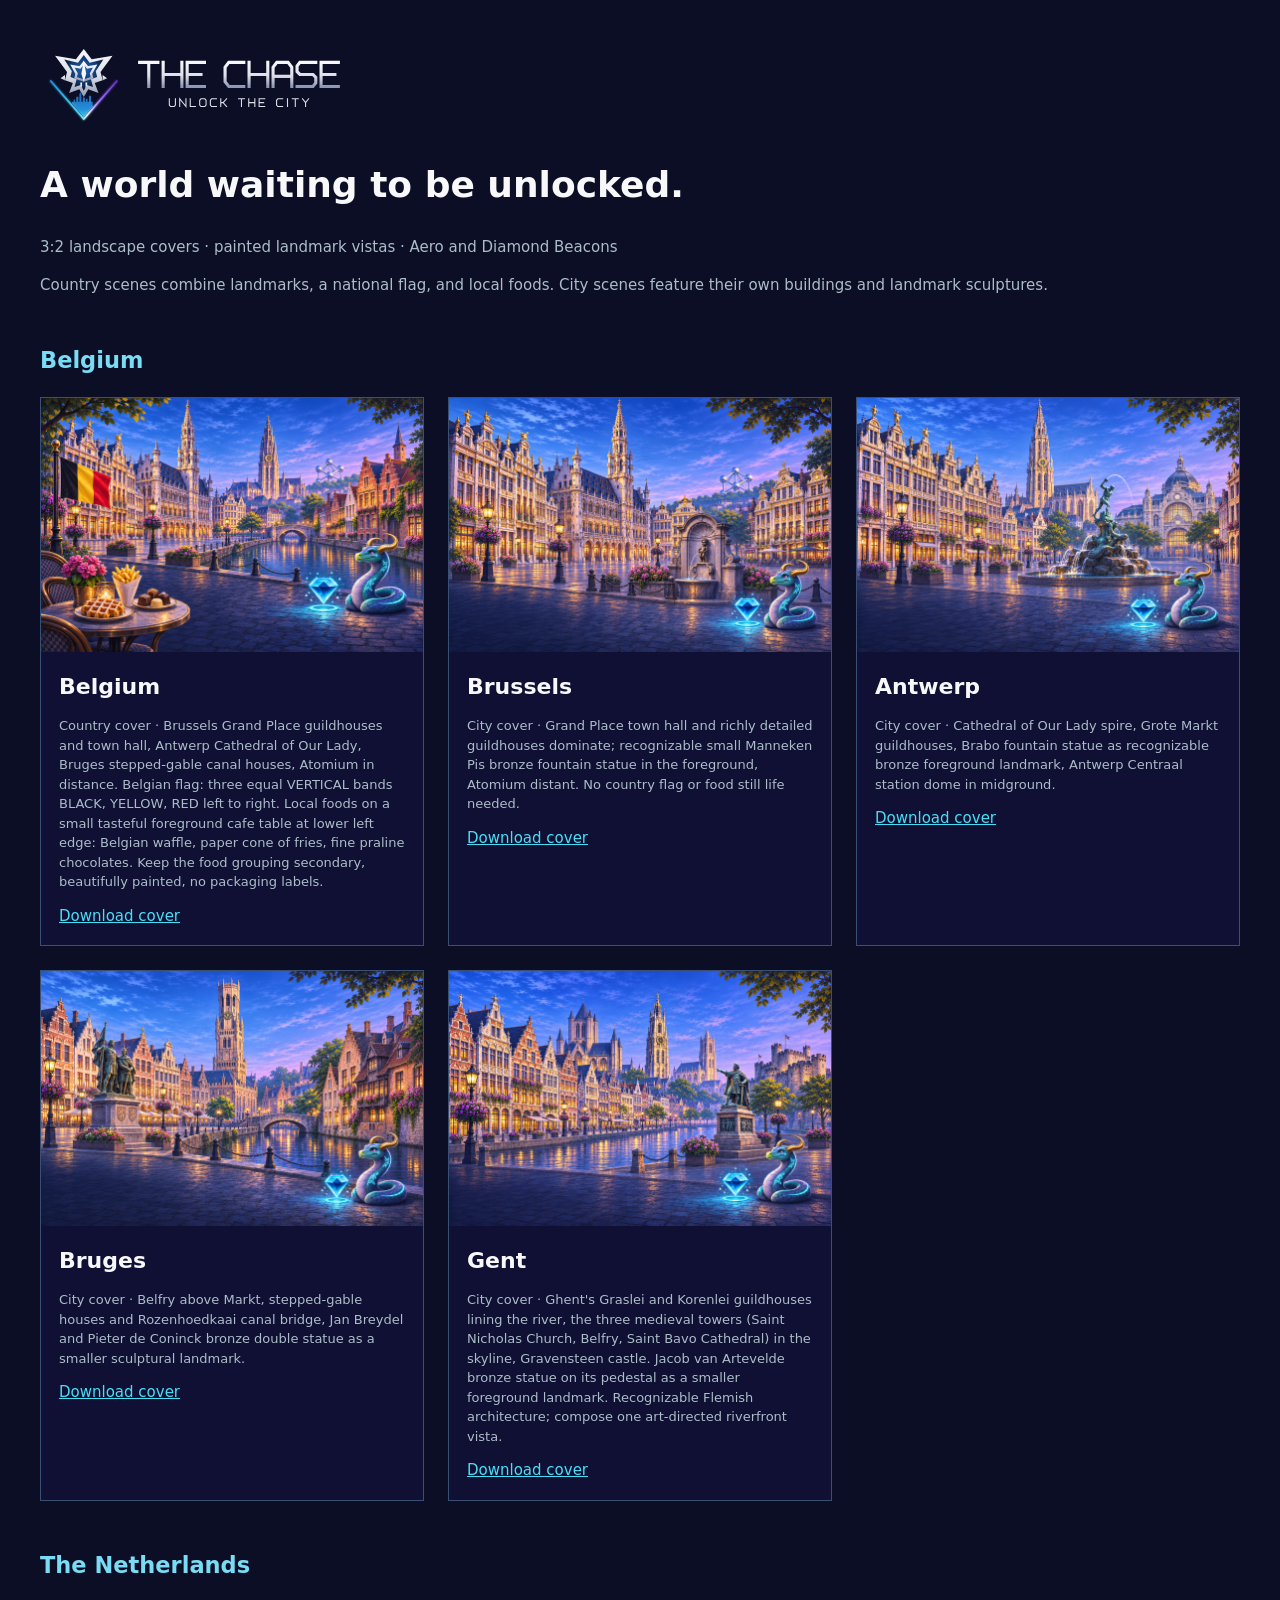
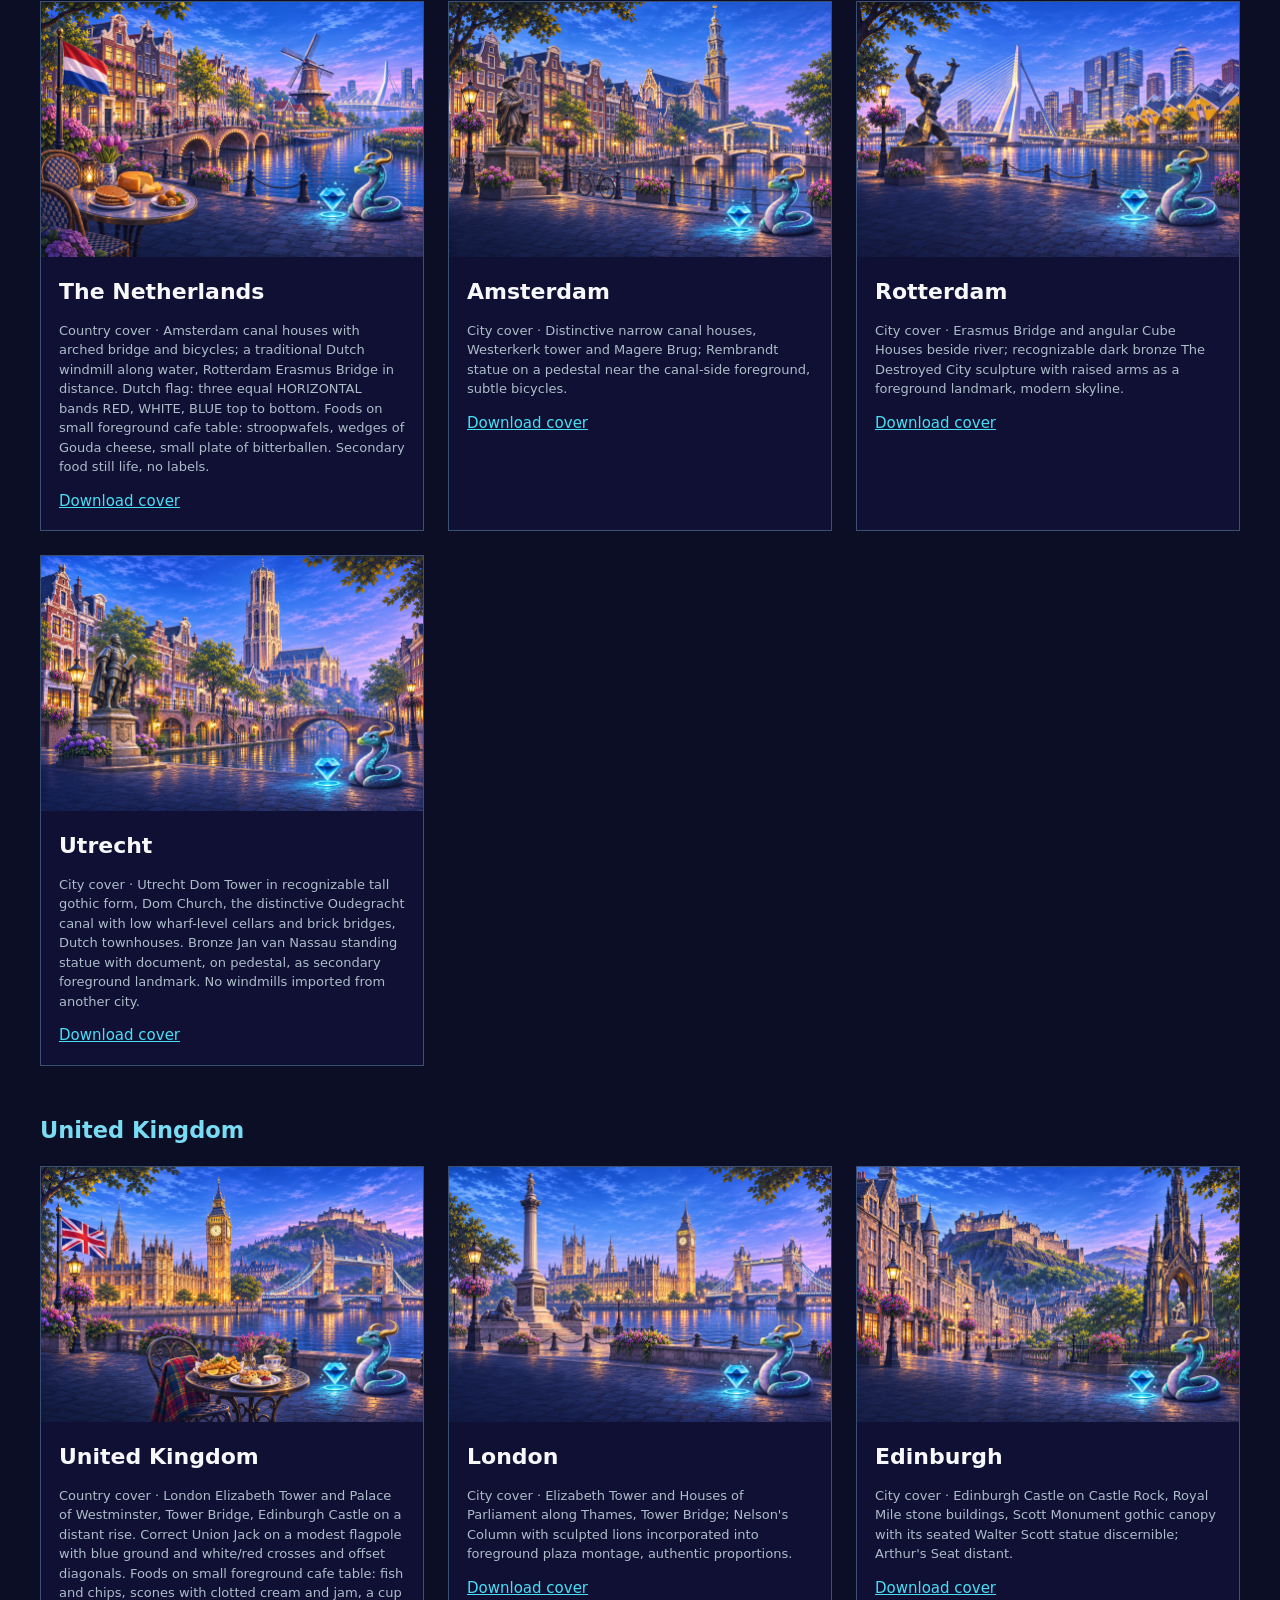
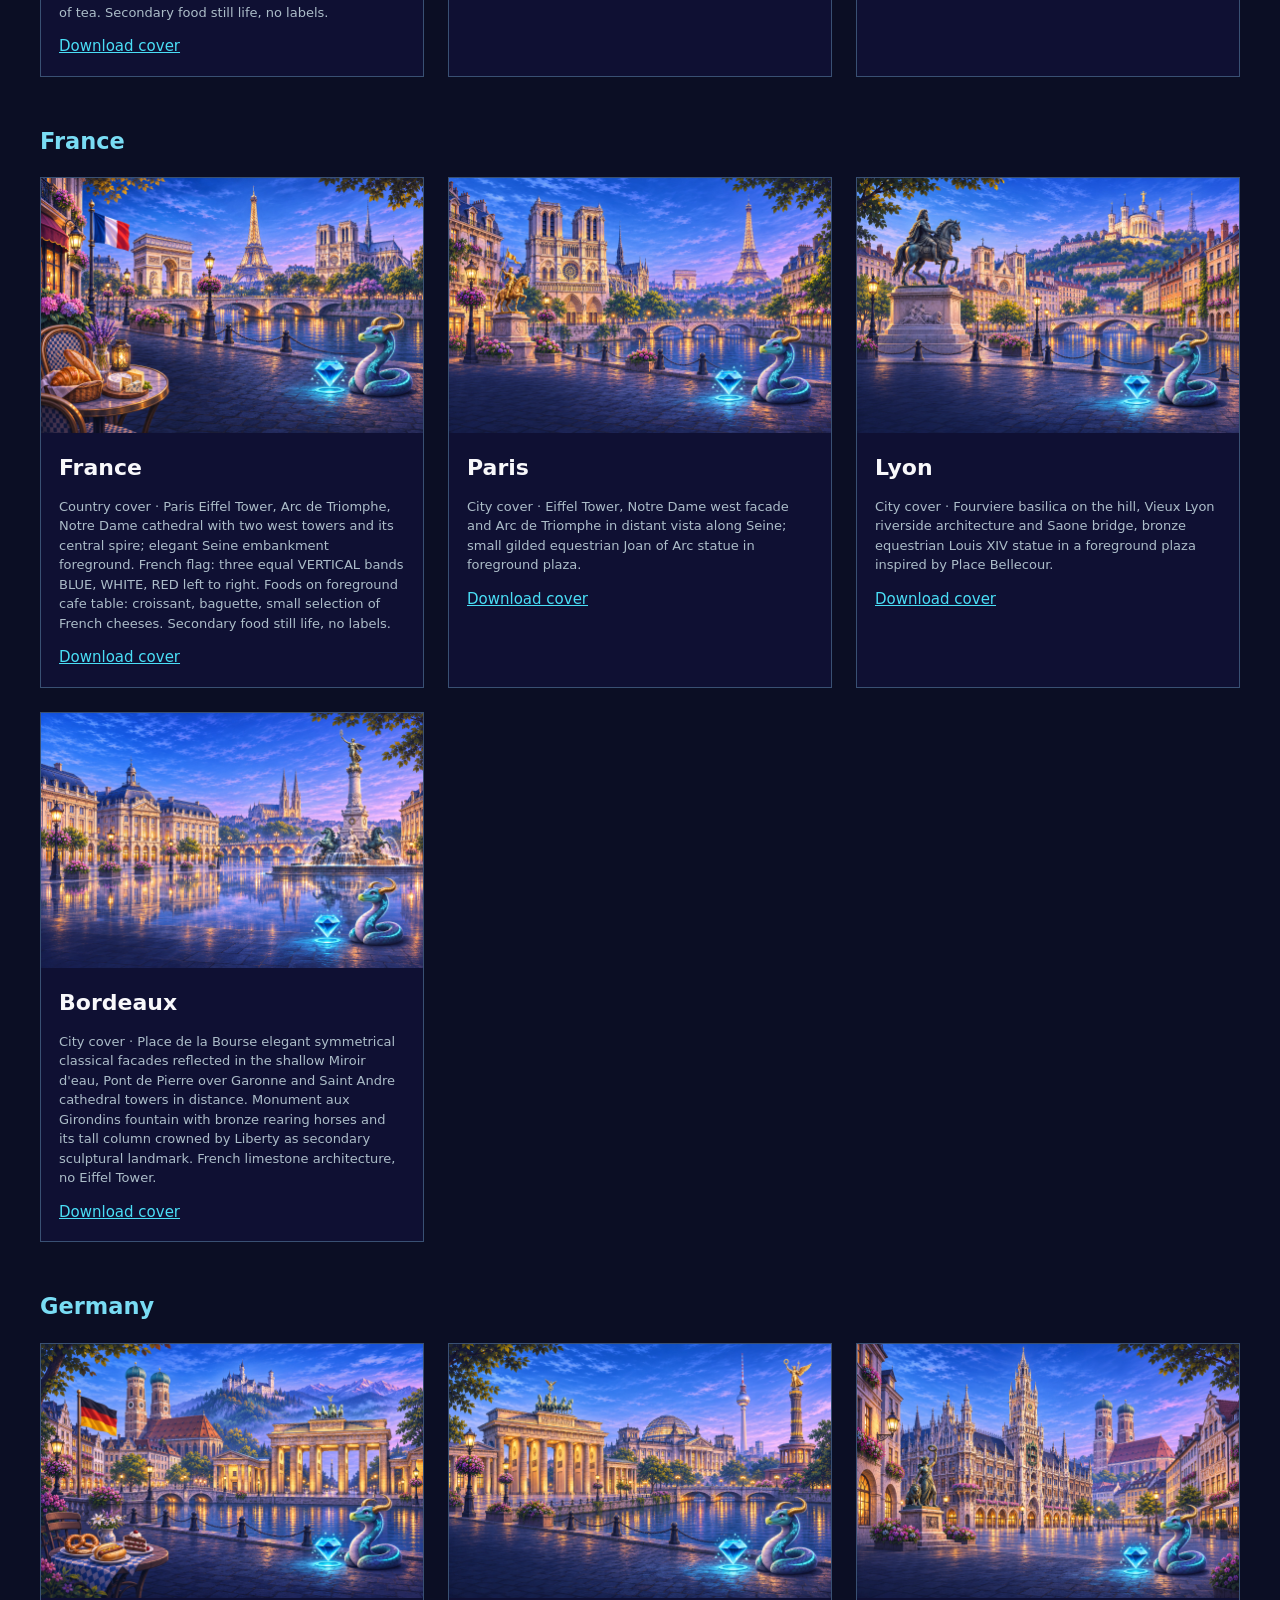
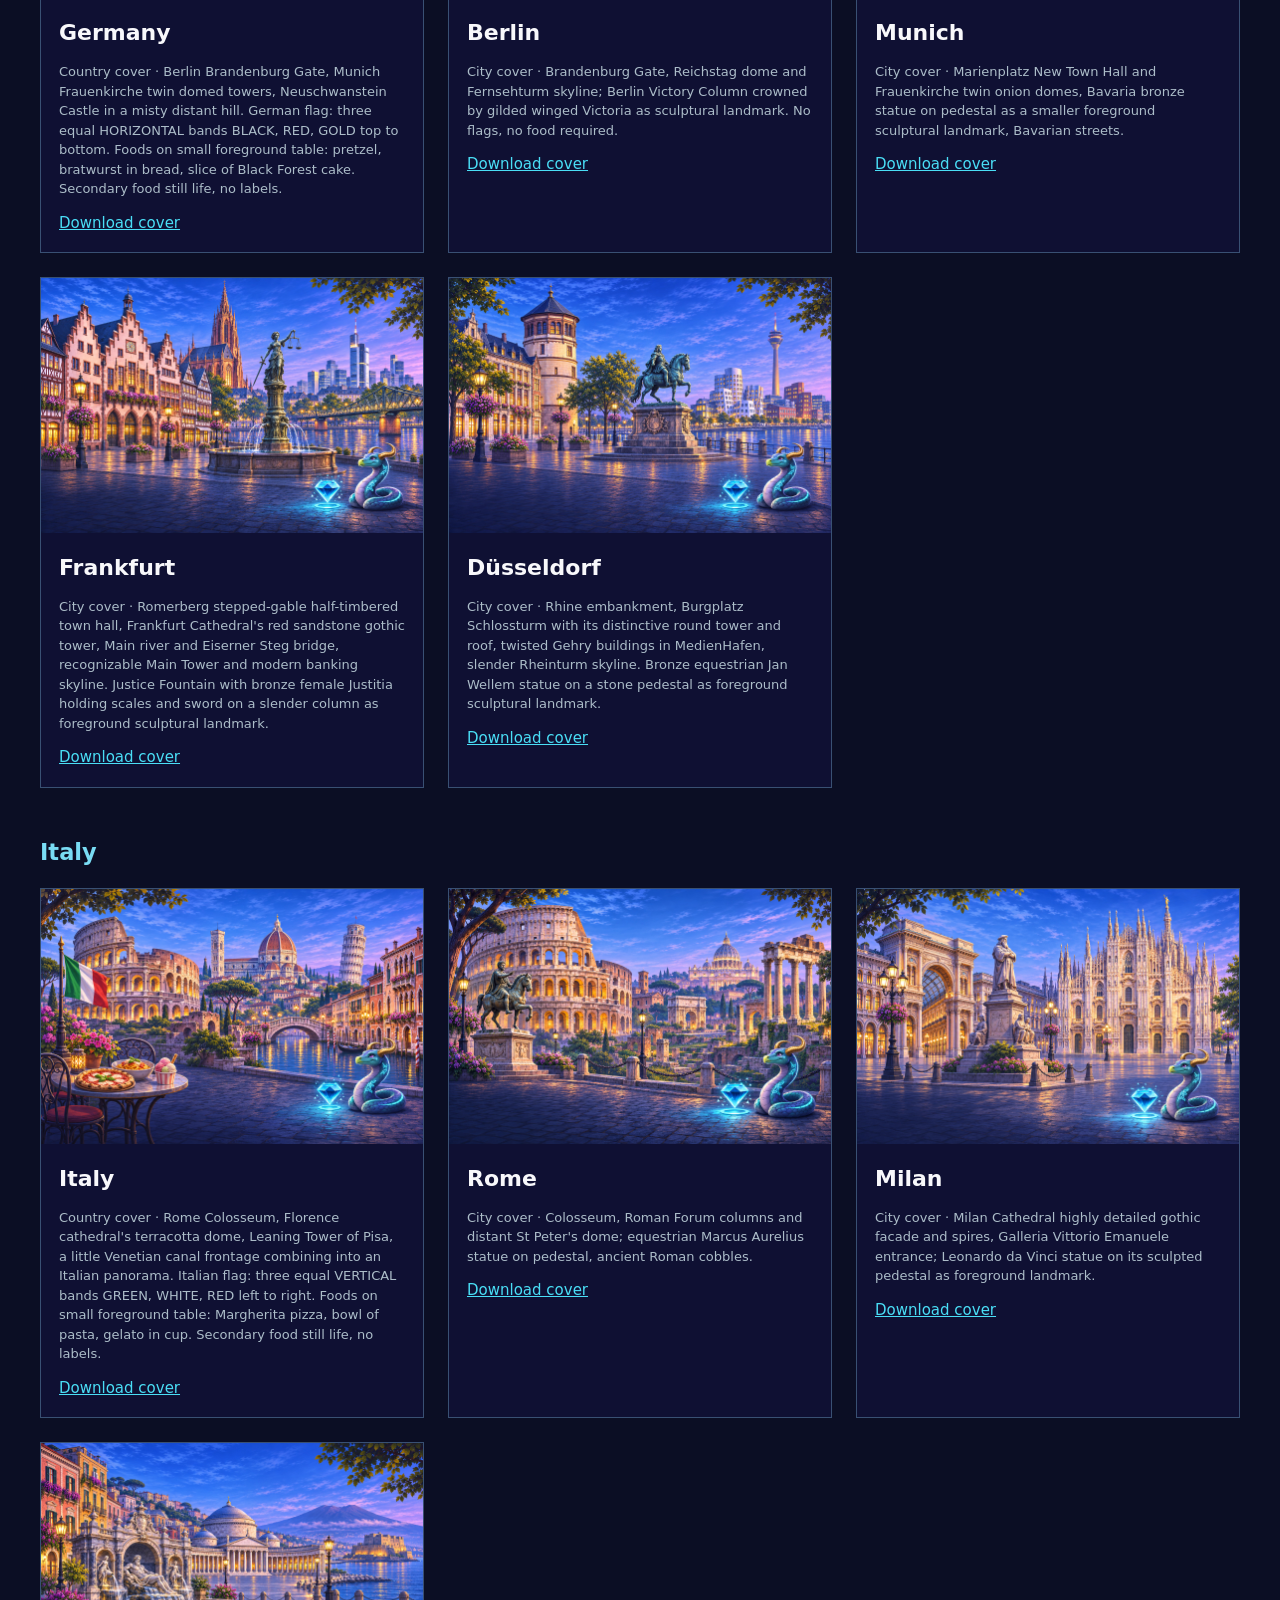
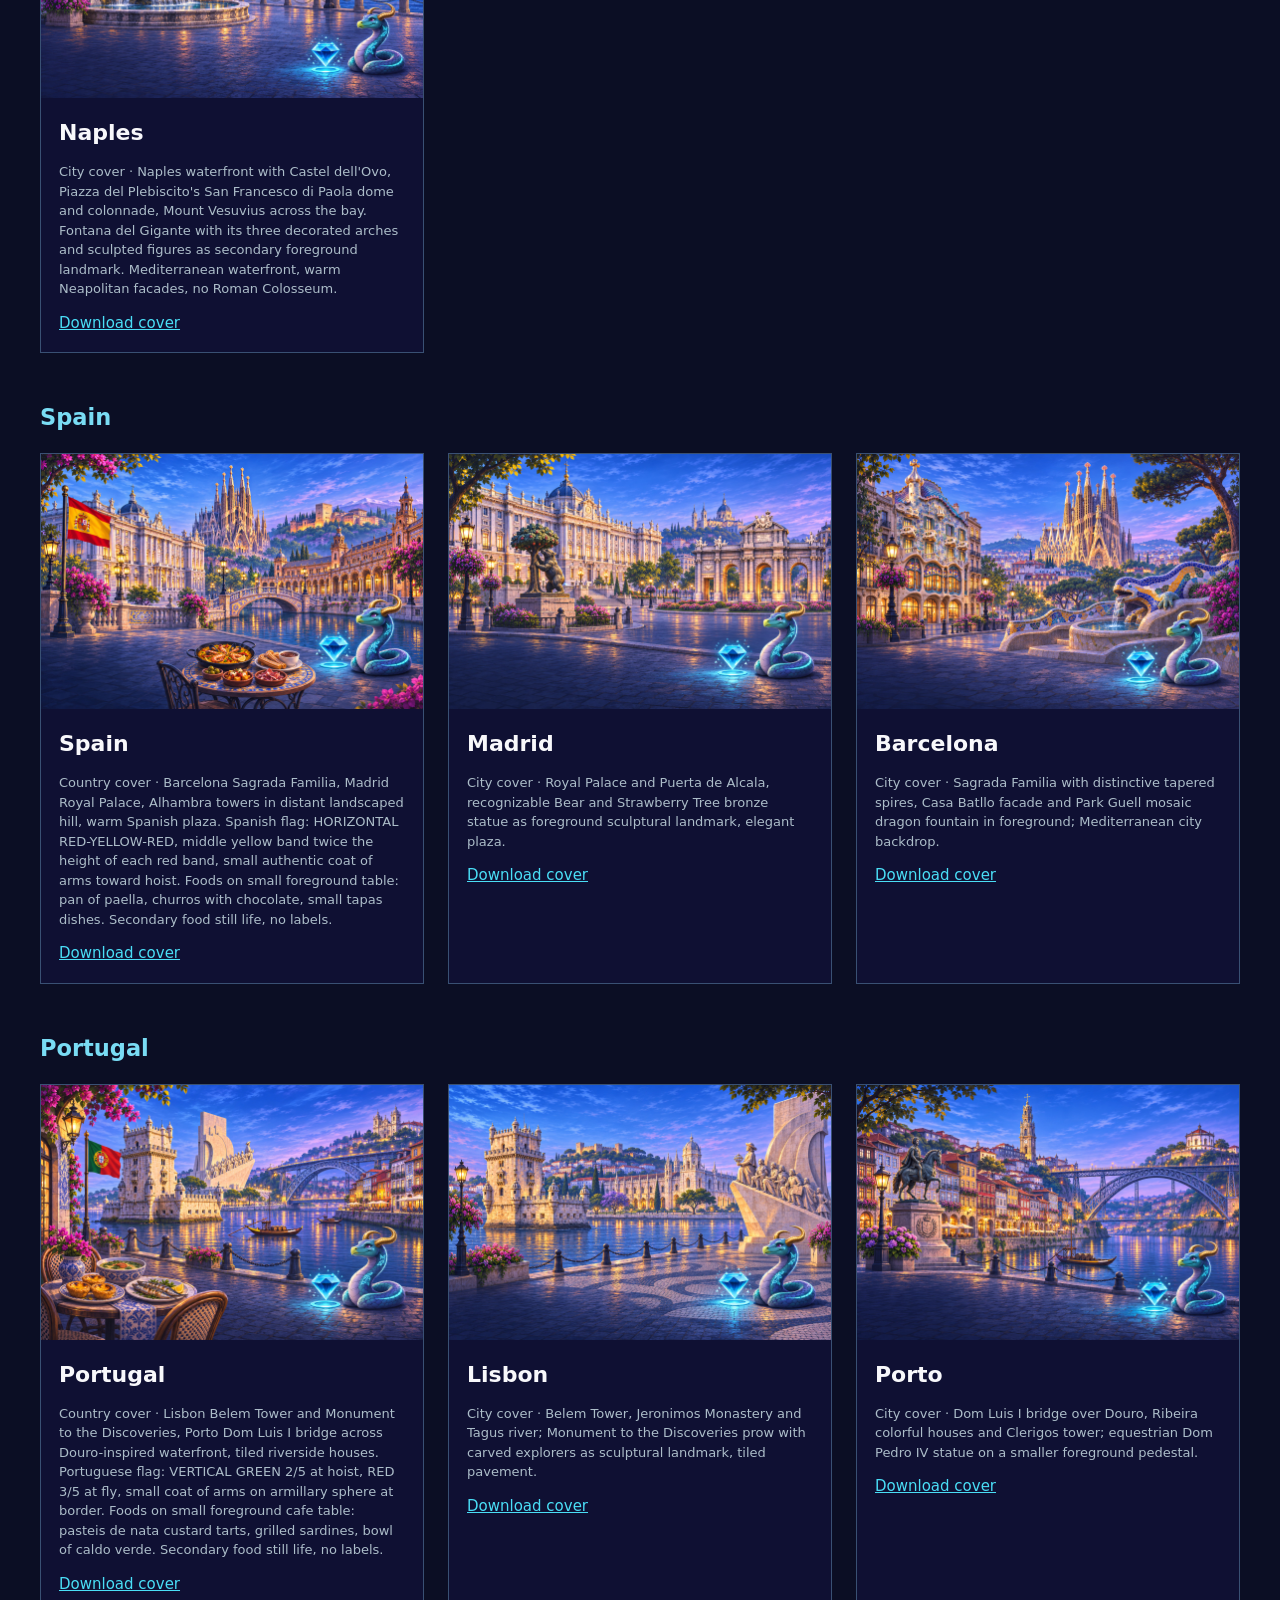
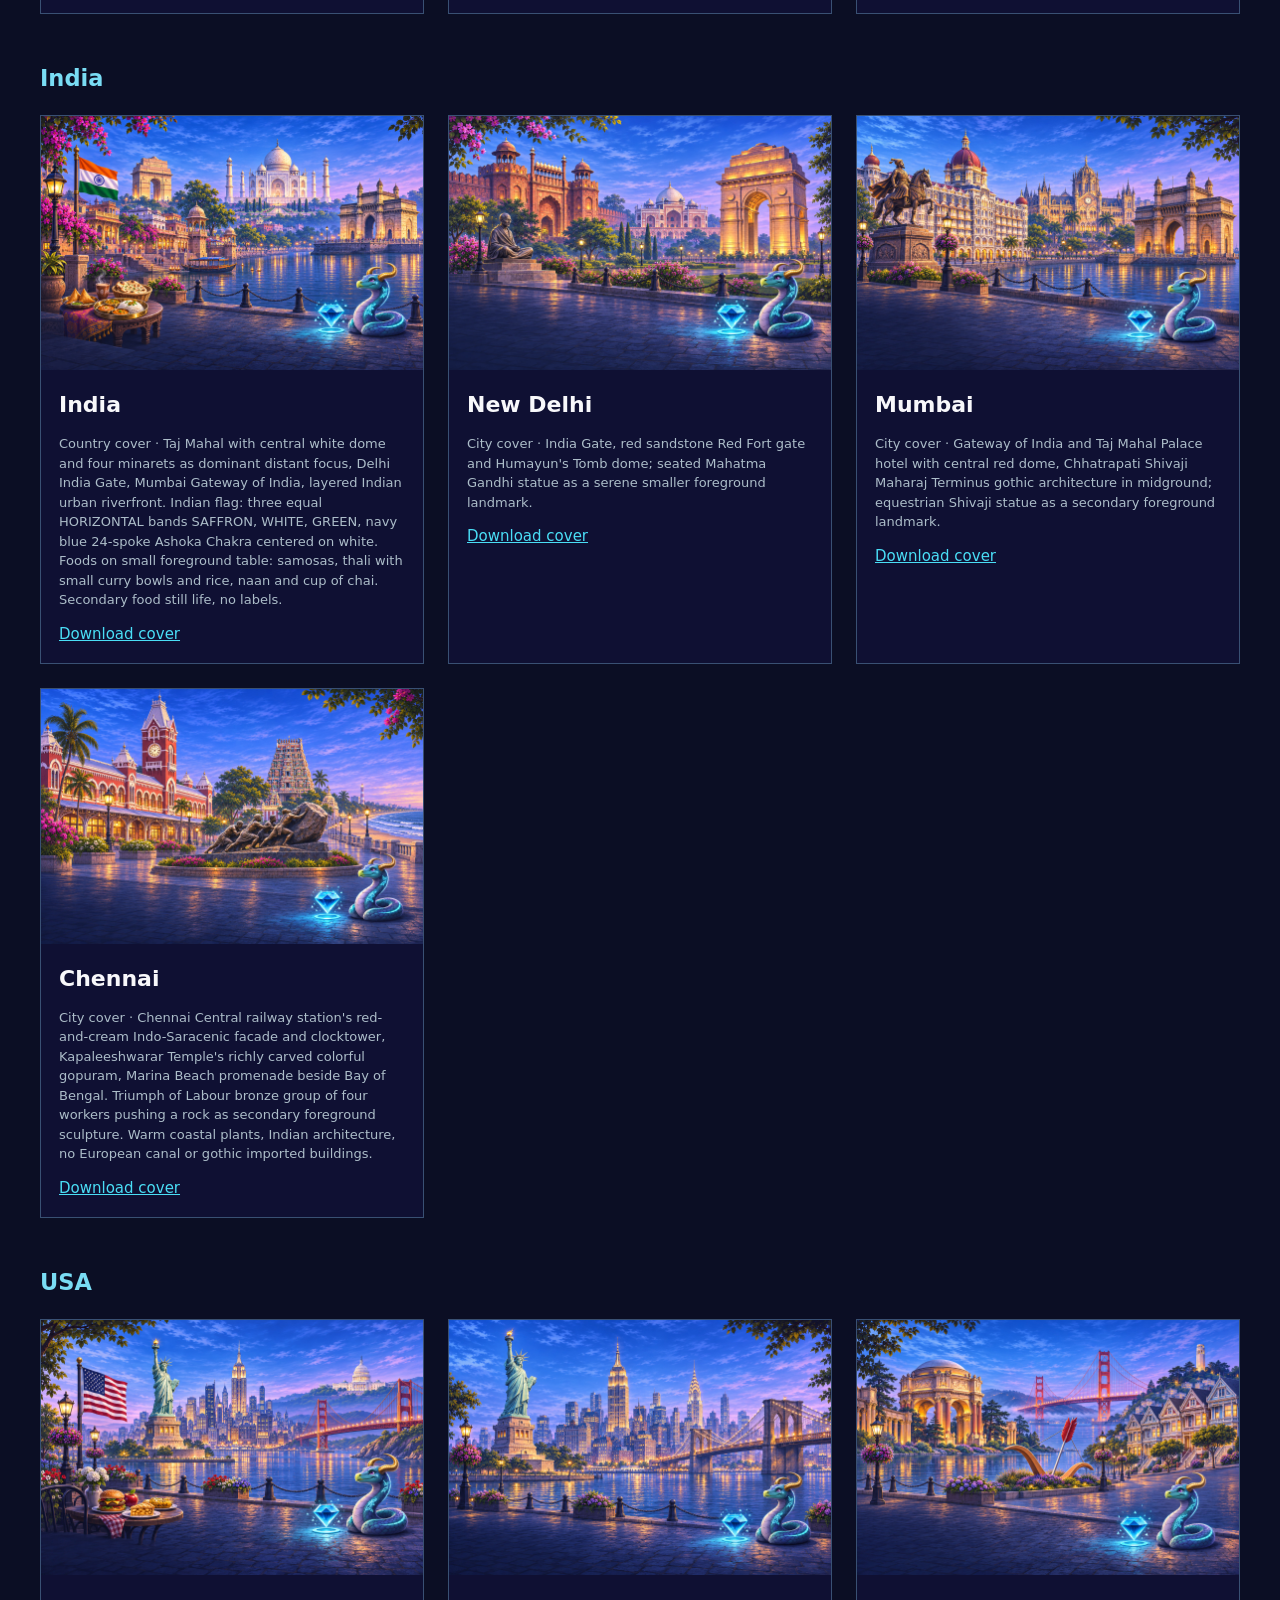
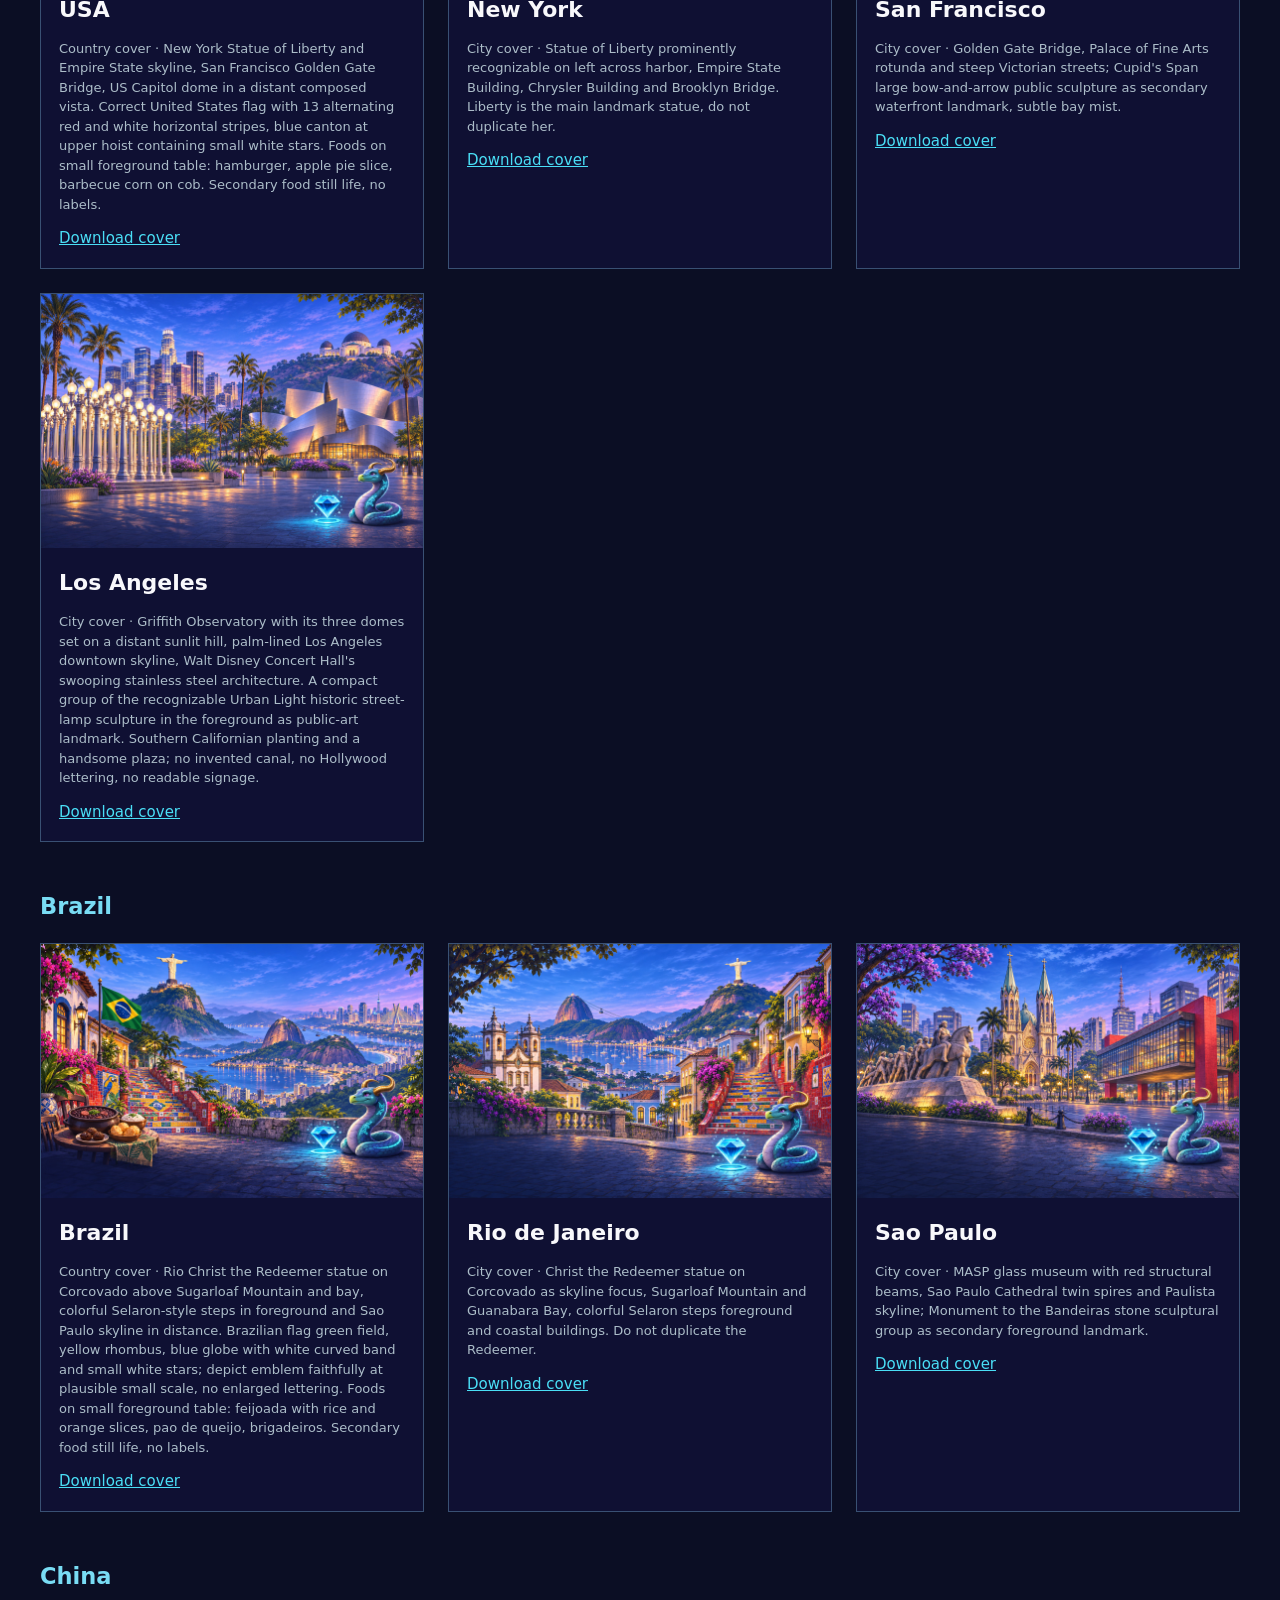
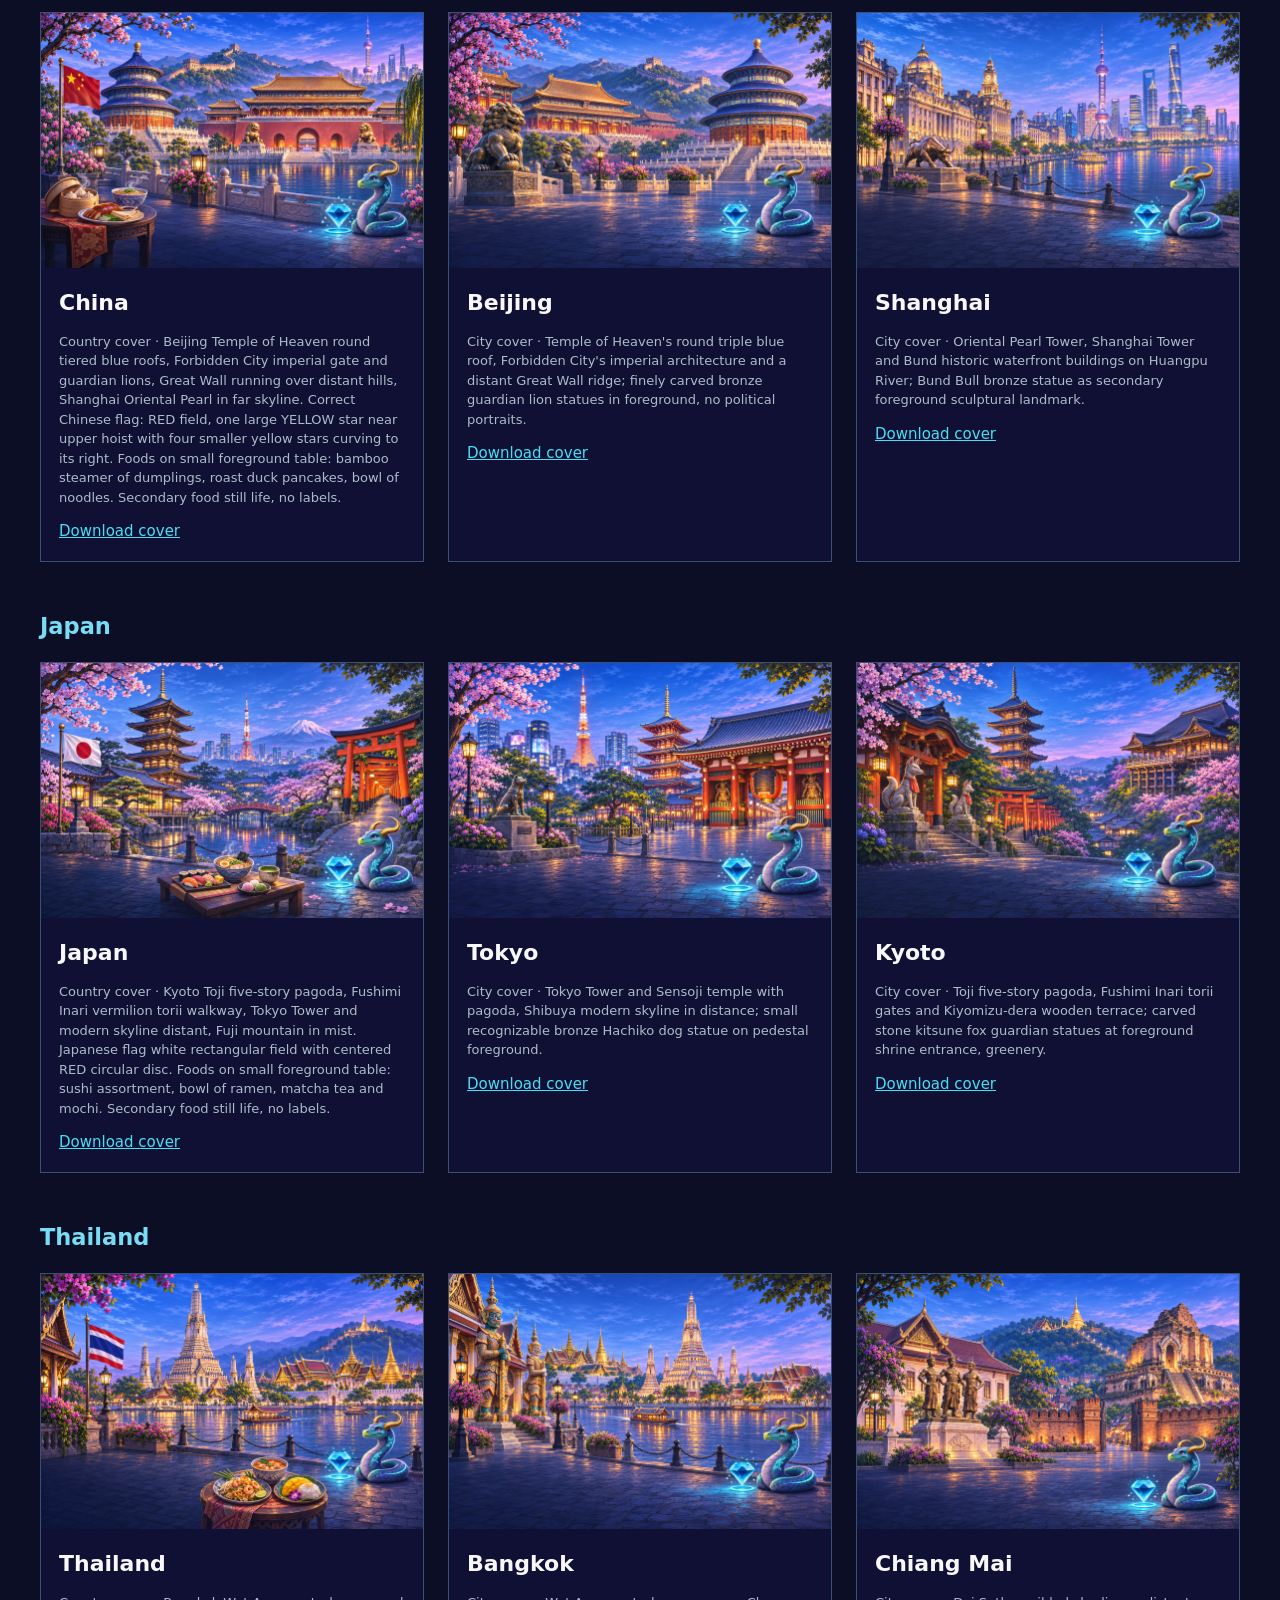
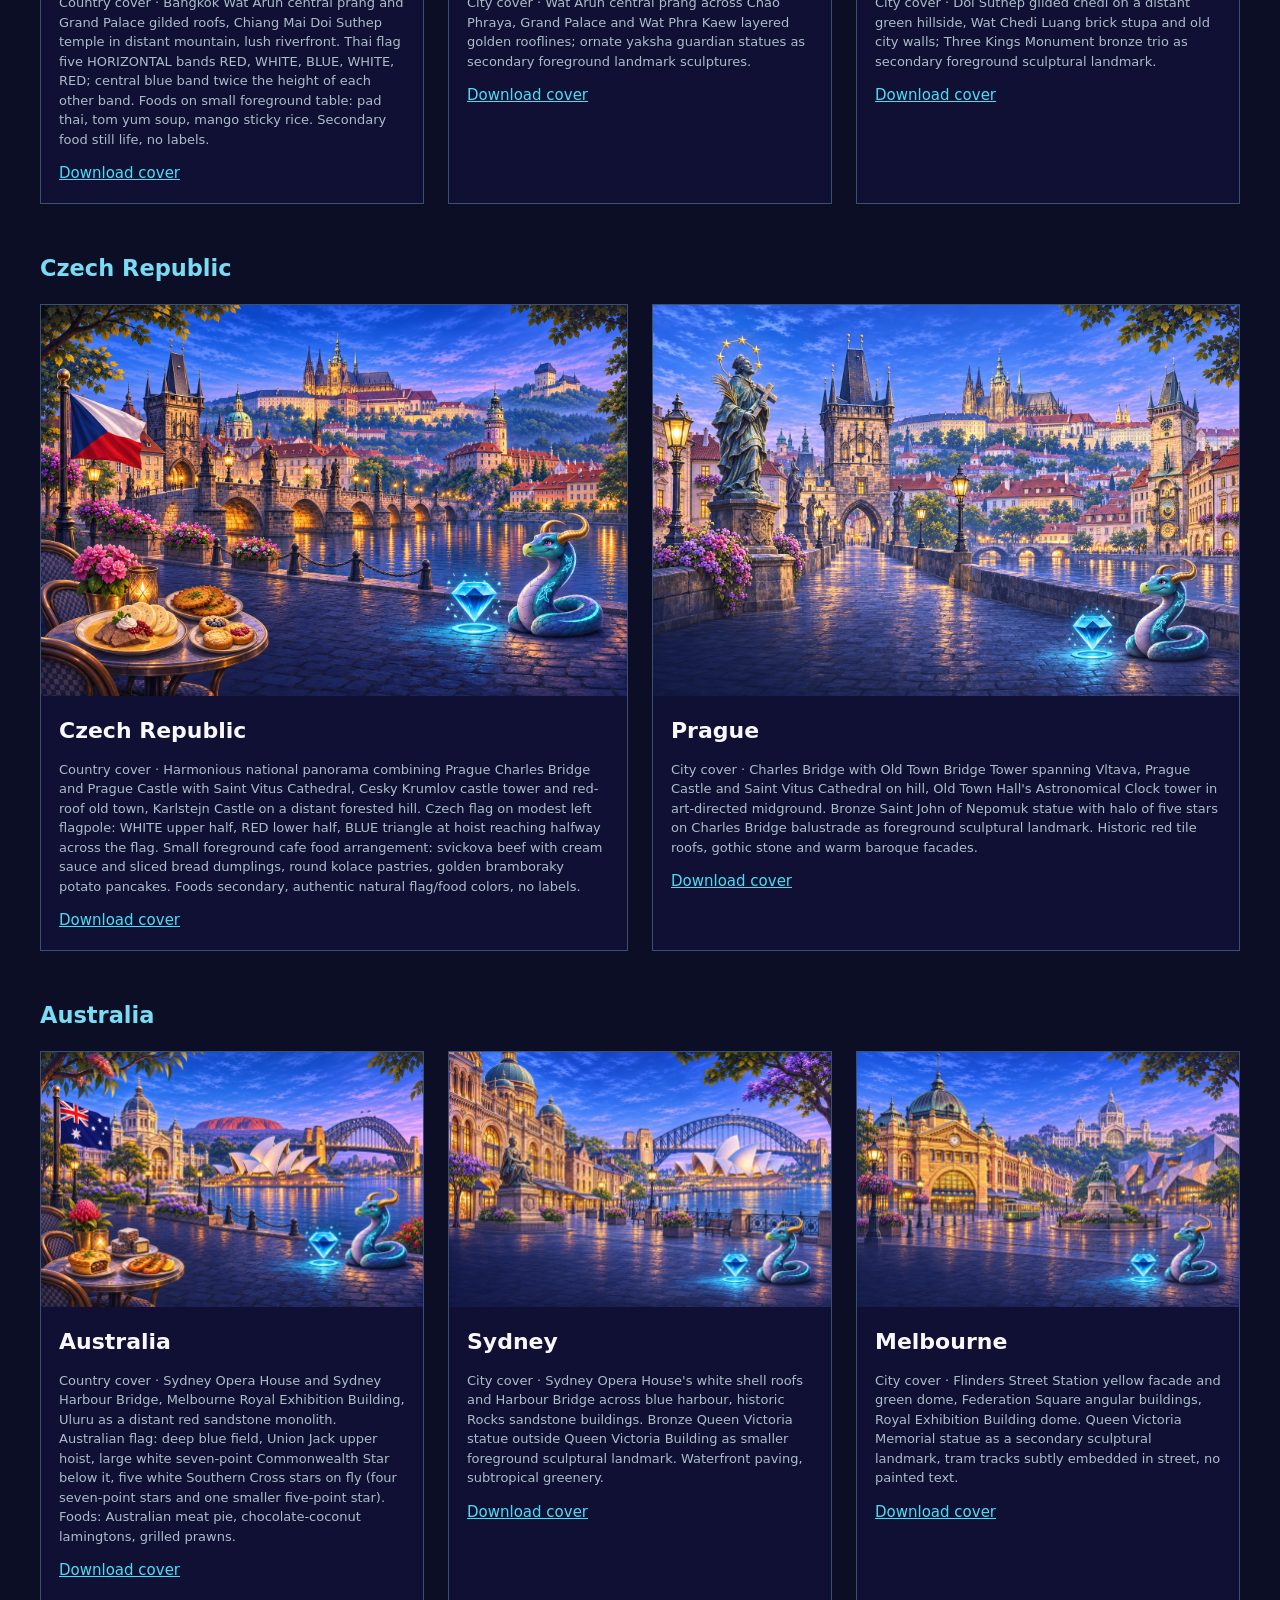
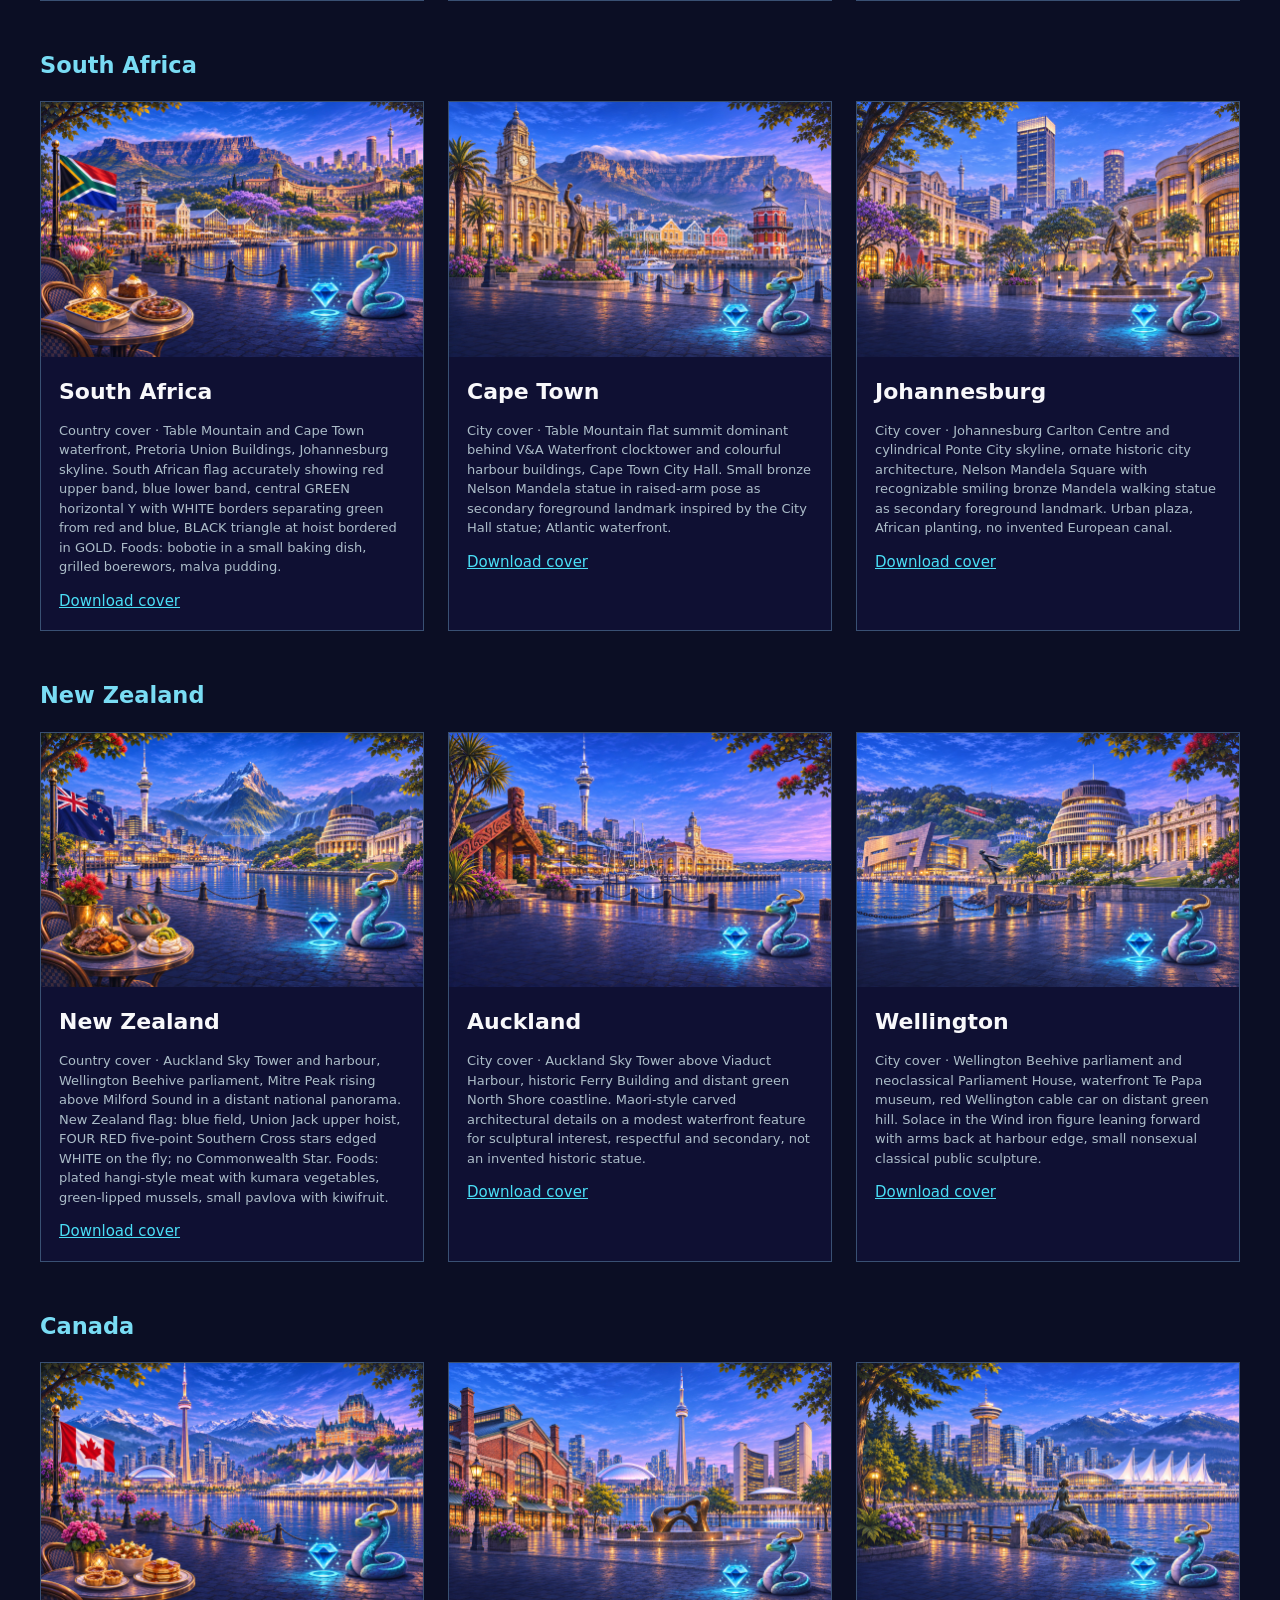
==== commit 151da5e8: "feat(art): add twelve countries and twenty-four city covers" ====
--- a/assets/covers/index.html
+++ b/assets/covers/index.html
@@ -1,4 +1,4 @@
 <!doctype html><html lang="en"><head><meta charset="utf-8">
 <meta name="viewport" content="width=device-width,initial-scale=1"><title>The Chase — destination covers</title>
 <style>*{box-sizing:border-box}body{margin:0;background:#0B0E24;color:#F8F8FB;font:15px/1.5 system-ui;padding:40px;max-width:1600px;margin:auto}header img{width:300px;max-width:100%}h1{font-size:36px}h2{margin-top:48px;color:#79DCF4}.grid{display:grid;grid-template-columns:repeat(auto-fit,minmax(320px,1fr));gap:24px}article{background:#0F1033;border:1px solid #395073;overflow:hidden}article img{width:100%;aspect-ratio:3/2;object-fit:cover;display:block}article div{padding:18px}h3{font-size:22px;margin:0 0 8px}p{color:#ACBDC9}article p{font-size:13px}a{color:#4ADEF6}@media(max-width:600px){body{padding:18px}.grid{grid-template-columns:1fr}}</style></head><body>
-<header><img src="../logo/lockup-horizontal.svg" alt="The Chase — Unlock the City"><h1>A world waiting to be unlocked.</h1><p>3:2 landscape covers · painted landmark vistas · Aero and Diamond Beacons</p><p>Country scenes combine landmarks, a national flag, and local foods. City scenes feature their own buildings and landmark sculptures.</p></header><section><h2>Belgium</h2><div class="grid"><article><a href="belgium/belgium.jpg" download><img src="belgium/belgium.jpg" alt="Illustrated Belgium destination cover" loading="lazy"></a><div><h3>Belgium</h3><p>Country cover · Brussels Grand Place guildhouses and town hall, Antwerp Cathedral of Our Lady, Bruges stepped-gable canal houses, Atomium in distance. Belgian flag: three equal VERTICAL bands BLACK, YELLOW, RED left to right. Local foods on a small tasteful foreground cafe table at lower left edge: Belgian waffle, paper cone of fries, fine praline chocolates. Keep the food grouping secondary, beautifully painted, no packaging labels.</p><a href="belgium/belgium.jpg" download>Download cover</a></div></article><article><a href="belgium/brussels/brussels.jpg" download><img src="belgium/brussels/brussels.jpg" alt="Illustrated Brussels destination cover" loading="lazy"></a><div><h3>Brussels</h3><p>City cover · Grand Place town hall and richly detailed guildhouses dominate; recognizable small Manneken Pis bronze fountain statue in the foreground, Atomium distant. No country flag or food still life needed.</p><a href="belgium/brussels/brussels.jpg" download>Download cover</a></div></article><article><a href="belgium/antwerp/antwerp.jpg" download><img src="belgium/antwerp/antwerp.jpg" alt="Illustrated Antwerp destination cover" loading="lazy"></a><div><h3>Antwerp</h3><p>City cover · Cathedral of Our Lady spire, Grote Markt guildhouses, Brabo fountain statue as recognizable bronze foreground landmark, Antwerp Centraal station dome in midground.</p><a href="belgium/antwerp/antwerp.jpg" download>Download cover</a></div></article><article><a href="belgium/bruges/bruges.jpg" download><img src="belgium/bruges/bruges.jpg" alt="Illustrated Bruges destination cover" loading="lazy"></a><div><h3>Bruges</h3><p>City cover · Belfry above Markt, stepped-gable houses and Rozenhoedkaai canal bridge, Jan Breydel and Pieter de Coninck bronze double statue as a smaller sculptural landmark.</p><a href="belgium/bruges/bruges.jpg" download>Download cover</a></div></article><article><a href="belgium/gent/gent.jpg" download><img src="belgium/gent/gent.jpg" alt="Illustrated Gent destination cover" loading="lazy"></a><div><h3>Gent</h3><p>City cover · Ghent&#x27;s Graslei and Korenlei guildhouses lining the river, the three medieval towers (Saint Nicholas Church, Belfry, Saint Bavo Cathedral) in the skyline, Gravensteen castle. Jacob van Artevelde bronze statue on its pedestal as a smaller foreground landmark. Recognizable Flemish architecture; compose one art-directed riverfront vista.</p><a href="belgium/gent/gent.jpg" download>Download cover</a></div></article></div></section><section><h2>The Netherlands</h2><div class="grid"><article><a href="netherlands/netherlands.jpg" download><img src="netherlands/netherlands.jpg" alt="Illustrated The Netherlands destination cover" loading="lazy"></a><div><h3>The Netherlands</h3><p>Country cover · Amsterdam canal houses with arched bridge and bicycles; a traditional Dutch windmill along water, Rotterdam Erasmus Bridge in distance. Dutch flag: three equal HORIZONTAL bands RED, WHITE, BLUE top to bottom. Foods on small foreground cafe table: stroopwafels, wedges of Gouda cheese, small plate of bitterballen. Secondary food still life, no labels.</p><a href="netherlands/netherlands.jpg" download>Download cover</a></div></article><article><a href="netherlands/amsterdam/amsterdam.jpg" download><img src="netherlands/amsterdam/amsterdam.jpg" alt="Illustrated Amsterdam destination cover" loading="lazy"></a><div><h3>Amsterdam</h3><p>City cover · Distinctive narrow canal houses, Westerkerk tower and Magere Brug; Rembrandt statue on a pedestal near the canal-side foreground, subtle bicycles.</p><a href="netherlands/amsterdam/amsterdam.jpg" download>Download cover</a></div></article><article><a href="netherlands/rotterdam/rotterdam.jpg" download><img src="netherlands/rotterdam/rotterdam.jpg" alt="Illustrated Rotterdam destination cover" loading="lazy"></a><div><h3>Rotterdam</h3><p>City cover · Erasmus Bridge and angular Cube Houses beside river; recognizable dark bronze The Destroyed City sculpture with raised arms as a foreground landmark, modern skyline.</p><a href="netherlands/rotterdam/rotterdam.jpg" download>Download cover</a></div></article><article><a href="netherlands/utrecht/utrecht.jpg" download><img src="netherlands/utrecht/utrecht.jpg" alt="Illustrated Utrecht destination cover" loading="lazy"></a><div><h3>Utrecht</h3><p>City cover · Utrecht Dom Tower in recognizable tall gothic form, Dom Church, the distinctive Oudegracht canal with low wharf-level cellars and brick bridges, Dutch townhouses. Bronze Jan van Nassau standing statue with document, on pedestal, as secondary foreground landmark. No windmills imported from another city.</p><a href="netherlands/utrecht/utrecht.jpg" download>Download cover</a></div></article></div></section><section><h2>United Kingdom</h2><div class="grid"><article><a href="united-kingdom/united-kingdom.jpg" download><img src="united-kingdom/united-kingdom.jpg" alt="Illustrated United Kingdom destination cover" loading="lazy"></a><div><h3>United Kingdom</h3><p>Country cover · London Elizabeth Tower and Palace of Westminster, Tower Bridge, Edinburgh Castle on a distant rise. Correct Union Jack on a modest flagpole with blue ground and white/red crosses and offset diagonals. Foods on small foreground cafe table: fish and chips, scones with clotted cream and jam, a cup of tea. Secondary food still life, no labels.</p><a href="united-kingdom/united-kingdom.jpg" download>Download cover</a></div></article><article><a href="united-kingdom/london/london.jpg" download><img src="united-kingdom/london/london.jpg" alt="Illustrated London destination cover" loading="lazy"></a><div><h3>London</h3><p>City cover · Elizabeth Tower and Houses of Parliament along Thames, Tower Bridge; Nelson&#x27;s Column with sculpted lions incorporated into foreground plaza montage, authentic proportions.</p><a href="united-kingdom/london/london.jpg" download>Download cover</a></div></article><article><a href="united-kingdom/edinburgh/edinburgh.jpg" download><img src="united-kingdom/edinburgh/edinburgh.jpg" alt="Illustrated Edinburgh destination cover" loading="lazy"></a><div><h3>Edinburgh</h3><p>City cover · Edinburgh Castle on Castle Rock, Royal Mile stone buildings, Scott Monument gothic canopy with its seated Walter Scott statue discernible; Arthur&#x27;s Seat distant.</p><a href="united-kingdom/edinburgh/edinburgh.jpg" download>Download cover</a></div></article></div></section><section><h2>France</h2><div class="grid"><article><a href="france/france.jpg" download><img src="france/france.jpg" alt="Illustrated France destination cover" loading="lazy"></a><div><h3>France</h3><p>Country cover · Paris Eiffel Tower, Arc de Triomphe, Notre Dame cathedral with two west towers and its central spire; elegant Seine embankment foreground. French flag: three equal VERTICAL bands BLUE, WHITE, RED left to right. Foods on foreground cafe table: croissant, baguette, small selection of French cheeses. Secondary food still life, no labels.</p><a href="france/france.jpg" download>Download cover</a></div></article><article><a href="france/paris/paris.jpg" download><img src="france/paris/paris.jpg" alt="Illustrated Paris destination cover" loading="lazy"></a><div><h3>Paris</h3><p>City cover · Eiffel Tower, Notre Dame west facade and Arc de Triomphe in distant vista along Seine; small gilded equestrian Joan of Arc statue in foreground plaza.</p><a href="france/paris/paris.jpg" download>Download cover</a></div></article><article><a href="france/lyon/lyon.jpg" download><img src="france/lyon/lyon.jpg" alt="Illustrated Lyon destination cover" loading="lazy"></a><div><h3>Lyon</h3><p>City cover · Fourviere basilica on the hill, Vieux Lyon riverside architecture and Saone bridge, bronze equestrian Louis XIV statue in a foreground plaza inspired by Place Bellecour.</p><a href="france/lyon/lyon.jpg" download>Download cover</a></div></article><article><a href="france/bordeaux/bordeaux.jpg" download><img src="france/bordeaux/bordeaux.jpg" alt="Illustrated Bordeaux destination cover" loading="lazy"></a><div><h3>Bordeaux</h3><p>City cover · Place de la Bourse elegant symmetrical classical facades reflected in the shallow Miroir d&#x27;eau, Pont de Pierre over Garonne and Saint Andre cathedral towers in distance. Monument aux Girondins fountain with bronze rearing horses and its tall column crowned by Liberty as secondary sculptural landmark. French limestone architecture, no Eiffel Tower.</p><a href="france/bordeaux/bordeaux.jpg" download>Download cover</a></div></article></div></section><section><h2>Germany</h2><div class="grid"><article><a href="germany/germany.jpg" download><img src="germany/germany.jpg" alt="Illustrated Germany destination cover" loading="lazy"></a><div><h3>Germany</h3><p>Country cover · Berlin Brandenburg Gate, Munich Frauenkirche twin domed towers, Neuschwanstein Castle in a misty distant hill. German flag: three equal HORIZONTAL bands BLACK, RED, GOLD top to bottom. Foods on small foreground table: pretzel, bratwurst in bread, slice of Black Forest cake. Secondary food still life, no labels.</p><a href="germany/germany.jpg" download>Download cover</a></div></article><article><a href="germany/berlin/berlin.jpg" download><img src="germany/berlin/berlin.jpg" alt="Illustrated Berlin destination cover" loading="lazy"></a><div><h3>Berlin</h3><p>City cover · Brandenburg Gate, Reichstag dome and Fernsehturm skyline; Berlin Victory Column crowned by gilded winged Victoria as sculptural landmark. No flags, no food required.</p><a href="germany/berlin/berlin.jpg" download>Download cover</a></div></article><article><a href="germany/munich/munich.jpg" download><img src="germany/munich/munich.jpg" alt="Illustrated Munich destination cover" loading="lazy"></a><div><h3>Munich</h3><p>City cover · Marienplatz New Town Hall and Frauenkirche twin onion domes, Bavaria bronze statue on pedestal as a smaller foreground sculptural landmark, Bavarian streets.</p><a href="germany/munich/munich.jpg" download>Download cover</a></div></article><article><a href="germany/frankfurt/frankfurt.jpg" download><img src="germany/frankfurt/frankfurt.jpg" alt="Illustrated Frankfurt destination cover" loading="lazy"></a><div><h3>Frankfurt</h3><p>City cover · Romerberg stepped-gable half-timbered town hall, Frankfurt Cathedral&#x27;s red sandstone gothic tower, Main river and Eiserner Steg bridge, recognizable Main Tower and modern banking skyline. Justice Fountain with bronze female Justitia holding scales and sword on a slender column as foreground sculptural landmark.</p><a href="germany/frankfurt/frankfurt.jpg" download>Download cover</a></div></article><article><a href="germany/dusseldorf/dusseldorf.jpg" download><img src="germany/dusseldorf/dusseldorf.jpg" alt="Illustrated Düsseldorf destination cover" loading="lazy"></a><div><h3>Düsseldorf</h3><p>City cover · Rhine embankment, Burgplatz Schlossturm with its distinctive round tower and roof, twisted Gehry buildings in MedienHafen, slender Rheinturm skyline. Bronze equestrian Jan Wellem statue on a stone pedestal as foreground sculptural landmark.</p><a href="germany/dusseldorf/dusseldorf.jpg" download>Download cover</a></div></article></div></section><section><h2>Italy</h2><div class="grid"><article><a href="italy/italy.jpg" download><img src="italy/italy.jpg" alt="Illustrated Italy destination cover" loading="lazy"></a><div><h3>Italy</h3><p>Country cover · Rome Colosseum, Florence cathedral&#x27;s terracotta dome, Leaning Tower of Pisa, a little Venetian canal frontage combining into an Italian panorama. Italian flag: three equal VERTICAL bands GREEN, WHITE, RED left to right. Foods on small foreground table: Margherita pizza, bowl of pasta, gelato in cup. Secondary food still life, no labels.</p><a href="italy/italy.jpg" download>Download cover</a></div></article><article><a href="italy/rome/rome.jpg" download><img src="italy/rome/rome.jpg" alt="Illustrated Rome destination cover" loading="lazy"></a><div><h3>Rome</h3><p>City cover · Colosseum, Roman Forum columns and distant St Peter&#x27;s dome; equestrian Marcus Aurelius statue on pedestal, ancient Roman cobbles.</p><a href="italy/rome/rome.jpg" download>Download cover</a></div></article><article><a href="italy/milan/milan.jpg" download><img src="italy/milan/milan.jpg" alt="Illustrated Milan destination cover" loading="lazy"></a><div><h3>Milan</h3><p>City cover · Milan Cathedral highly detailed gothic facade and spires, Galleria Vittorio Emanuele entrance; Leonardo da Vinci statue on its sculpted pedestal as foreground landmark.</p><a href="italy/milan/milan.jpg" download>Download cover</a></div></article><article><a href="italy/naples/naples.jpg" download><img src="italy/naples/naples.jpg" alt="Illustrated Naples destination cover" loading="lazy"></a><div><h3>Naples</h3><p>City cover · Naples waterfront with Castel dell&#x27;Ovo, Piazza del Plebiscito&#x27;s San Francesco di Paola dome and colonnade, Mount Vesuvius across the bay. Fontana del Gigante with its three decorated arches and sculpted figures as secondary foreground landmark. Mediterranean waterfront, warm Neapolitan facades, no Roman Colosseum.</p><a href="italy/naples/naples.jpg" download>Download cover</a></div></article></div></section><section><h2>Spain</h2><div class="grid"><article><a href="spain/spain.jpg" download><img src="spain/spain.jpg" alt="Illustrated Spain destination cover" loading="lazy"></a><div><h3>Spain</h3><p>Country cover · Barcelona Sagrada Familia, Madrid Royal Palace, Alhambra towers in distant landscaped hill, warm Spanish plaza. Spanish flag: HORIZONTAL RED-YELLOW-RED, middle yellow band twice the height of each red band, small authentic coat of arms toward hoist. Foods on small foreground table: pan of paella, churros with chocolate, small tapas dishes. Secondary food still life, no labels.</p><a href="spain/spain.jpg" download>Download cover</a></div></article><article><a href="spain/madrid/madrid.jpg" download><img src="spain/madrid/madrid.jpg" alt="Illustrated Madrid destination cover" loading="lazy"></a><div><h3>Madrid</h3><p>City cover · Royal Palace and Puerta de Alcala, recognizable Bear and Strawberry Tree bronze statue as foreground sculptural landmark, elegant plaza.</p><a href="spain/madrid/madrid.jpg" download>Download cover</a></div></article><article><a href="spain/barcelona/barcelona.jpg" download><img src="spain/barcelona/barcelona.jpg" alt="Illustrated Barcelona destination cover" loading="lazy"></a><div><h3>Barcelona</h3><p>City cover · Sagrada Familia with distinctive tapered spires, Casa Batllo facade and Park Guell mosaic dragon fountain in foreground; Mediterranean city backdrop.</p><a href="spain/barcelona/barcelona.jpg" download>Download cover</a></div></article></div></section><section><h2>Portugal</h2><div class="grid"><article><a href="portugal/portugal.jpg" download><img src="portugal/portugal.jpg" alt="Illustrated Portugal destination cover" loading="lazy"></a><div><h3>Portugal</h3><p>Country cover · Lisbon Belem Tower and Monument to the Discoveries, Porto Dom Luis I bridge across Douro-inspired waterfront, tiled riverside houses. Portuguese flag: VERTICAL GREEN 2/5 at hoist, RED 3/5 at fly, small coat of arms on armillary sphere at border. Foods on small foreground cafe table: pasteis de nata custard tarts, grilled sardines, bowl of caldo verde. Secondary food still life, no labels.</p><a href="portugal/portugal.jpg" download>Download cover</a></div></article><article><a href="portugal/lisbon/lisbon.jpg" download><img src="portugal/lisbon/lisbon.jpg" alt="Illustrated Lisbon destination cover" loading="lazy"></a><div><h3>Lisbon</h3><p>City cover · Belem Tower, Jeronimos Monastery and Tagus river; Monument to the Discoveries prow with carved explorers as sculptural landmark, tiled pavement.</p><a href="portugal/lisbon/lisbon.jpg" download>Download cover</a></div></article><article><a href="portugal/porto/porto.jpg" download><img src="portugal/porto/porto.jpg" alt="Illustrated Porto destination cover" loading="lazy"></a><div><h3>Porto</h3><p>City cover · Dom Luis I bridge over Douro, Ribeira colorful houses and Clerigos tower; equestrian Dom Pedro IV statue on a smaller foreground pedestal.</p><a href="portugal/porto/porto.jpg" download>Download cover</a></div></article></div></section><section><h2>India</h2><div class="grid"><article><a href="india/india.jpg" download><img src="india/india.jpg" alt="Illustrated India destination cover" loading="lazy"></a><div><h3>India</h3><p>Country cover · Taj Mahal with central white dome and four minarets as dominant distant focus, Delhi India Gate, Mumbai Gateway of India, layered Indian urban riverfront. Indian flag: three equal HORIZONTAL bands SAFFRON, WHITE, GREEN, navy blue 24-spoke Ashoka Chakra centered on white. Foods on small foreground table: samosas, thali with small curry bowls and rice, naan and cup of chai. Secondary food still life, no labels.</p><a href="india/india.jpg" download>Download cover</a></div></article><article><a href="india/new-delhi/new-delhi.jpg" download><img src="india/new-delhi/new-delhi.jpg" alt="Illustrated New Delhi destination cover" loading="lazy"></a><div><h3>New Delhi</h3><p>City cover · India Gate, red sandstone Red Fort gate and Humayun&#x27;s Tomb dome; seated Mahatma Gandhi statue as a serene smaller foreground landmark.</p><a href="india/new-delhi/new-delhi.jpg" download>Download cover</a></div></article><article><a href="india/mumbai/mumbai.jpg" download><img src="india/mumbai/mumbai.jpg" alt="Illustrated Mumbai destination cover" loading="lazy"></a><div><h3>Mumbai</h3><p>City cover · Gateway of India and Taj Mahal Palace hotel with central red dome, Chhatrapati Shivaji Maharaj Terminus gothic architecture in midground; equestrian Shivaji statue as a secondary foreground landmark.</p><a href="india/mumbai/mumbai.jpg" download>Download cover</a></div></article><article><a href="india/chennai/chennai.jpg" download><img src="india/chennai/chennai.jpg" alt="Illustrated Chennai destination cover" loading="lazy"></a><div><h3>Chennai</h3><p>City cover · Chennai Central railway station&#x27;s red-and-cream Indo-Saracenic facade and clocktower, Kapaleeshwarar Temple&#x27;s richly carved colorful gopuram, Marina Beach promenade beside Bay of Bengal. Triumph of Labour bronze group of four workers pushing a rock as secondary foreground sculpture. Warm coastal plants, Indian architecture, no European canal or gothic imported buildings.</p><a href="india/chennai/chennai.jpg" download>Download cover</a></div></article></div></section><section><h2>USA</h2><div class="grid"><article><a href="usa/usa.jpg" download><img src="usa/usa.jpg" alt="Illustrated USA destination cover" loading="lazy"></a><div><h3>USA</h3><p>Country cover · New York Statue of Liberty and Empire State skyline, San Francisco Golden Gate Bridge, US Capitol dome in a distant composed vista. Correct United States flag with 13 alternating red and white horizontal stripes, blue canton at upper hoist containing small white stars. Foods on small foreground table: hamburger, apple pie slice, barbecue corn on cob. Secondary food still life, no labels.</p><a href="usa/usa.jpg" download>Download cover</a></div></article><article><a href="usa/new-york/new-york.jpg" download><img src="usa/new-york/new-york.jpg" alt="Illustrated New York destination cover" loading="lazy"></a><div><h3>New York</h3><p>City cover · Statue of Liberty prominently recognizable on left across harbor, Empire State Building, Chrysler Building and Brooklyn Bridge. Liberty is the main landmark statue, do not duplicate her.</p><a href="usa/new-york/new-york.jpg" download>Download cover</a></div></article><article><a href="usa/san-francisco/san-francisco.jpg" download><img src="usa/san-francisco/san-francisco.jpg" alt="Illustrated San Francisco destination cover" loading="lazy"></a><div><h3>San Francisco</h3><p>City cover · Golden Gate Bridge, Palace of Fine Arts rotunda and steep Victorian streets; Cupid&#x27;s Span large bow-and-arrow public sculpture as secondary waterfront landmark, subtle bay mist.</p><a href="usa/san-francisco/san-francisco.jpg" download>Download cover</a></div></article><article><a href="usa/los-angeles/los-angeles.jpg" download><img src="usa/los-angeles/los-angeles.jpg" alt="Illustrated Los Angeles destination cover" loading="lazy"></a><div><h3>Los Angeles</h3><p>City cover · Griffith Observatory with its three domes set on a distant sunlit hill, palm-lined Los Angeles downtown skyline, Walt Disney Concert Hall&#x27;s swooping stainless steel architecture. A compact group of the recognizable Urban Light historic street-lamp sculpture in the foreground as public-art landmark. Southern Californian planting and a handsome plaza; no invented canal, no Hollywood lettering, no readable signage.</p><a href="usa/los-angeles/los-angeles.jpg" download>Download cover</a></div></article></div></section><section><h2>Brazil</h2><div class="grid"><article><a href="brazil/brazil.jpg" download><img src="brazil/brazil.jpg" alt="Illustrated Brazil destination cover" loading="lazy"></a><div><h3>Brazil</h3><p>Country cover · Rio Christ the Redeemer statue on Corcovado above Sugarloaf Mountain and bay, colorful Selaron-style steps in foreground and Sao Paulo skyline in distance. Brazilian flag green field, yellow rhombus, blue globe with white curved band and small white stars; depict emblem faithfully at plausible small scale, no enlarged lettering. Foods on small foreground table: feijoada with rice and orange slices, pao de queijo, brigadeiros. Secondary food still life, no labels.</p><a href="brazil/brazil.jpg" download>Download cover</a></div></article><article><a href="brazil/rio-de-janeiro/rio-de-janeiro.jpg" download><img src="brazil/rio-de-janeiro/rio-de-janeiro.jpg" alt="Illustrated Rio de Janeiro destination cover" loading="lazy"></a><div><h3>Rio de Janeiro</h3><p>City cover · Christ the Redeemer statue on Corcovado as skyline focus, Sugarloaf Mountain and Guanabara Bay, colorful Selaron steps foreground and coastal buildings. Do not duplicate the Redeemer.</p><a href="brazil/rio-de-janeiro/rio-de-janeiro.jpg" download>Download cover</a></div></article><article><a href="brazil/sao-paulo/sao-paulo.jpg" download><img src="brazil/sao-paulo/sao-paulo.jpg" alt="Illustrated Sao Paulo destination cover" loading="lazy"></a><div><h3>Sao Paulo</h3><p>City cover · MASP glass museum with red structural beams, Sao Paulo Cathedral twin spires and Paulista skyline; Monument to the Bandeiras stone sculptural group as secondary foreground landmark.</p><a href="brazil/sao-paulo/sao-paulo.jpg" download>Download cover</a></div></article></div></section><section><h2>China</h2><div class="grid"><article><a href="china/china.jpg" download><img src="china/china.jpg" alt="Illustrated China destination cover" loading="lazy"></a><div><h3>China</h3><p>Country cover · Beijing Temple of Heaven round tiered blue roofs, Forbidden City imperial gate and guardian lions, Great Wall running over distant hills, Shanghai Oriental Pearl in far skyline. Correct Chinese flag: RED field, one large YELLOW star near upper hoist with four smaller yellow stars curving to its right. Foods on small foreground table: bamboo steamer of dumplings, roast duck pancakes, bowl of noodles. Secondary food still life, no labels.</p><a href="china/china.jpg" download>Download cover</a></div></article><article><a href="china/beijing/beijing.jpg" download><img src="china/beijing/beijing.jpg" alt="Illustrated Beijing destination cover" loading="lazy"></a><div><h3>Beijing</h3><p>City cover · Temple of Heaven&#x27;s round triple blue roof, Forbidden City&#x27;s imperial architecture and a distant Great Wall ridge; finely carved bronze guardian lion statues in foreground, no political portraits.</p><a href="china/beijing/beijing.jpg" download>Download cover</a></div></article><article><a href="china/shanghai/shanghai.jpg" download><img src="china/shanghai/shanghai.jpg" alt="Illustrated Shanghai destination cover" loading="lazy"></a><div><h3>Shanghai</h3><p>City cover · Oriental Pearl Tower, Shanghai Tower and Bund historic waterfront buildings on Huangpu River; Bund Bull bronze statue as secondary foreground sculptural landmark.</p><a href="china/shanghai/shanghai.jpg" download>Download cover</a></div></article></div></section><section><h2>Japan</h2><div class="grid"><article><a href="japan/japan.jpg" download><img src="japan/japan.jpg" alt="Illustrated Japan destination cover" loading="lazy"></a><div><h3>Japan</h3><p>Country cover · Kyoto Toji five-story pagoda, Fushimi Inari vermilion torii walkway, Tokyo Tower and modern skyline distant, Fuji mountain in mist. Japanese flag white rectangular field with centered RED circular disc. Foods on small foreground table: sushi assortment, bowl of ramen, matcha tea and mochi. Secondary food still life, no labels.</p><a href="japan/japan.jpg" download>Download cover</a></div></article><article><a href="japan/tokyo/tokyo.jpg" download><img src="japan/tokyo/tokyo.jpg" alt="Illustrated Tokyo destination cover" loading="lazy"></a><div><h3>Tokyo</h3><p>City cover · Tokyo Tower and Sensoji temple with pagoda, Shibuya modern skyline in distance; small recognizable bronze Hachiko dog statue on pedestal foreground.</p><a href="japan/tokyo/tokyo.jpg" download>Download cover</a></div></article><article><a href="japan/kyoto/kyoto.jpg" download><img src="japan/kyoto/kyoto.jpg" alt="Illustrated Kyoto destination cover" loading="lazy"></a><div><h3>Kyoto</h3><p>City cover · Toji five-story pagoda, Fushimi Inari torii gates and Kiyomizu-dera wooden terrace; carved stone kitsune fox guardian statues at foreground shrine entrance, greenery.</p><a href="japan/kyoto/kyoto.jpg" download>Download cover</a></div></article></div></section><section><h2>Thailand</h2><div class="grid"><article><a href="thailand/thailand.jpg" download><img src="thailand/thailand.jpg" alt="Illustrated Thailand destination cover" loading="lazy"></a><div><h3>Thailand</h3><p>Country cover · Bangkok Wat Arun central prang and Grand Palace gilded roofs, Chiang Mai Doi Suthep temple in distant mountain, lush riverfront. Thai flag five HORIZONTAL bands RED, WHITE, BLUE, WHITE, RED; central blue band twice the height of each other band. Foods on small foreground table: pad thai, tom yum soup, mango sticky rice. Secondary food still life, no labels.</p><a href="thailand/thailand.jpg" download>Download cover</a></div></article><article><a href="thailand/bangkok/bangkok.jpg" download><img src="thailand/bangkok/bangkok.jpg" alt="Illustrated Bangkok destination cover" loading="lazy"></a><div><h3>Bangkok</h3><p>City cover · Wat Arun central prang across Chao Phraya, Grand Palace and Wat Phra Kaew layered golden rooflines; ornate yaksha guardian statues as secondary foreground landmark sculptures.</p><a href="thailand/bangkok/bangkok.jpg" download>Download cover</a></div></article><article><a href="thailand/chiang-mai/chiang-mai.jpg" download><img src="thailand/chiang-mai/chiang-mai.jpg" alt="Illustrated Chiang Mai destination cover" loading="lazy"></a><div><h3>Chiang Mai</h3><p>City cover · Doi Suthep gilded chedi on a distant green hillside, Wat Chedi Luang brick stupa and old city walls; Three Kings Monument bronze trio as secondary foreground sculptural landmark.</p><a href="thailand/chiang-mai/chiang-mai.jpg" download>Download cover</a></div></article></div></section><section><h2>Czech Republic</h2><div class="grid"><article><a href="czech-republic/czech-republic.jpg" download><img src="czech-republic/czech-republic.jpg" alt="Illustrated Czech Republic destination cover" loading="lazy"></a><div><h3>Czech Republic</h3><p>Country cover · Harmonious national panorama combining Prague Charles Bridge and Prague Castle with Saint Vitus Cathedral, Cesky Krumlov castle tower and red-roof old town, Karlstejn Castle on a distant forested hill. Czech flag on modest left flagpole: WHITE upper half, RED lower half, BLUE triangle at hoist reaching halfway across the flag. Small foreground cafe food arrangement: svickova beef with cream sauce and sliced bread dumplings, round kolace pastries, golden bramboraky potato pancakes. Foods secondary, authentic natural flag/food colors, no labels.</p><a href="czech-republic/czech-republic.jpg" download>Download cover</a></div></article><article><a href="czech-republic/prague/prague.jpg" download><img src="czech-republic/prague/prague.jpg" alt="Illustrated Prague destination cover" loading="lazy"></a><div><h3>Prague</h3><p>City cover · Charles Bridge with Old Town Bridge Tower spanning Vltava, Prague Castle and Saint Vitus Cathedral on hill, Old Town Hall&#x27;s Astronomical Clock tower in art-directed midground. Bronze Saint John of Nepomuk statue with halo of five stars on Charles Bridge balustrade as foreground sculptural landmark. Historic red tile roofs, gothic stone and warm baroque facades.</p><a href="czech-republic/prague/prague.jpg" download>Download cover</a></div></article></div></section></body></html>+<header><img src="../logo/lockup-horizontal.svg" alt="The Chase — Unlock the City"><h1>A world waiting to be unlocked.</h1><p>3:2 landscape covers · painted landmark vistas · Aero and Diamond Beacons</p><p>Country scenes combine landmarks, a national flag, and local foods. City scenes feature their own buildings and landmark sculptures.</p></header><section><h2>Belgium</h2><div class="grid"><article><a href="belgium/belgium.jpg" download><img src="belgium/belgium.jpg" alt="Illustrated Belgium destination cover" loading="lazy"></a><div><h3>Belgium</h3><p>Country cover · Brussels Grand Place guildhouses and town hall, Antwerp Cathedral of Our Lady, Bruges stepped-gable canal houses, Atomium in distance. Belgian flag: three equal VERTICAL bands BLACK, YELLOW, RED left to right. Local foods on a small tasteful foreground cafe table at lower left edge: Belgian waffle, paper cone of fries, fine praline chocolates. Keep the food grouping secondary, beautifully painted, no packaging labels.</p><a href="belgium/belgium.jpg" download>Download cover</a></div></article><article><a href="belgium/brussels/brussels.jpg" download><img src="belgium/brussels/brussels.jpg" alt="Illustrated Brussels destination cover" loading="lazy"></a><div><h3>Brussels</h3><p>City cover · Grand Place town hall and richly detailed guildhouses dominate; recognizable small Manneken Pis bronze fountain statue in the foreground, Atomium distant. No country flag or food still life needed.</p><a href="belgium/brussels/brussels.jpg" download>Download cover</a></div></article><article><a href="belgium/antwerp/antwerp.jpg" download><img src="belgium/antwerp/antwerp.jpg" alt="Illustrated Antwerp destination cover" loading="lazy"></a><div><h3>Antwerp</h3><p>City cover · Cathedral of Our Lady spire, Grote Markt guildhouses, Brabo fountain statue as recognizable bronze foreground landmark, Antwerp Centraal station dome in midground.</p><a href="belgium/antwerp/antwerp.jpg" download>Download cover</a></div></article><article><a href="belgium/bruges/bruges.jpg" download><img src="belgium/bruges/bruges.jpg" alt="Illustrated Bruges destination cover" loading="lazy"></a><div><h3>Bruges</h3><p>City cover · Belfry above Markt, stepped-gable houses and Rozenhoedkaai canal bridge, Jan Breydel and Pieter de Coninck bronze double statue as a smaller sculptural landmark.</p><a href="belgium/bruges/bruges.jpg" download>Download cover</a></div></article><article><a href="belgium/gent/gent.jpg" download><img src="belgium/gent/gent.jpg" alt="Illustrated Gent destination cover" loading="lazy"></a><div><h3>Gent</h3><p>City cover · Ghent&#x27;s Graslei and Korenlei guildhouses lining the river, the three medieval towers (Saint Nicholas Church, Belfry, Saint Bavo Cathedral) in the skyline, Gravensteen castle. Jacob van Artevelde bronze statue on its pedestal as a smaller foreground landmark. Recognizable Flemish architecture; compose one art-directed riverfront vista.</p><a href="belgium/gent/gent.jpg" download>Download cover</a></div></article></div></section><section><h2>The Netherlands</h2><div class="grid"><article><a href="netherlands/netherlands.jpg" download><img src="netherlands/netherlands.jpg" alt="Illustrated The Netherlands destination cover" loading="lazy"></a><div><h3>The Netherlands</h3><p>Country cover · Amsterdam canal houses with arched bridge and bicycles; a traditional Dutch windmill along water, Rotterdam Erasmus Bridge in distance. Dutch flag: three equal HORIZONTAL bands RED, WHITE, BLUE top to bottom. Foods on small foreground cafe table: stroopwafels, wedges of Gouda cheese, small plate of bitterballen. Secondary food still life, no labels.</p><a href="netherlands/netherlands.jpg" download>Download cover</a></div></article><article><a href="netherlands/amsterdam/amsterdam.jpg" download><img src="netherlands/amsterdam/amsterdam.jpg" alt="Illustrated Amsterdam destination cover" loading="lazy"></a><div><h3>Amsterdam</h3><p>City cover · Distinctive narrow canal houses, Westerkerk tower and Magere Brug; Rembrandt statue on a pedestal near the canal-side foreground, subtle bicycles.</p><a href="netherlands/amsterdam/amsterdam.jpg" download>Download cover</a></div></article><article><a href="netherlands/rotterdam/rotterdam.jpg" download><img src="netherlands/rotterdam/rotterdam.jpg" alt="Illustrated Rotterdam destination cover" loading="lazy"></a><div><h3>Rotterdam</h3><p>City cover · Erasmus Bridge and angular Cube Houses beside river; recognizable dark bronze The Destroyed City sculpture with raised arms as a foreground landmark, modern skyline.</p><a href="netherlands/rotterdam/rotterdam.jpg" download>Download cover</a></div></article><article><a href="netherlands/utrecht/utrecht.jpg" download><img src="netherlands/utrecht/utrecht.jpg" alt="Illustrated Utrecht destination cover" loading="lazy"></a><div><h3>Utrecht</h3><p>City cover · Utrecht Dom Tower in recognizable tall gothic form, Dom Church, the distinctive Oudegracht canal with low wharf-level cellars and brick bridges, Dutch townhouses. Bronze Jan van Nassau standing statue with document, on pedestal, as secondary foreground landmark. No windmills imported from another city.</p><a href="netherlands/utrecht/utrecht.jpg" download>Download cover</a></div></article></div></section><section><h2>United Kingdom</h2><div class="grid"><article><a href="united-kingdom/united-kingdom.jpg" download><img src="united-kingdom/united-kingdom.jpg" alt="Illustrated United Kingdom destination cover" loading="lazy"></a><div><h3>United Kingdom</h3><p>Country cover · London Elizabeth Tower and Palace of Westminster, Tower Bridge, Edinburgh Castle on a distant rise. Correct Union Jack on a modest flagpole with blue ground and white/red crosses and offset diagonals. Foods on small foreground cafe table: fish and chips, scones with clotted cream and jam, a cup of tea. Secondary food still life, no labels.</p><a href="united-kingdom/united-kingdom.jpg" download>Download cover</a></div></article><article><a href="united-kingdom/london/london.jpg" download><img src="united-kingdom/london/london.jpg" alt="Illustrated London destination cover" loading="lazy"></a><div><h3>London</h3><p>City cover · Elizabeth Tower and Houses of Parliament along Thames, Tower Bridge; Nelson&#x27;s Column with sculpted lions incorporated into foreground plaza montage, authentic proportions.</p><a href="united-kingdom/london/london.jpg" download>Download cover</a></div></article><article><a href="united-kingdom/edinburgh/edinburgh.jpg" download><img src="united-kingdom/edinburgh/edinburgh.jpg" alt="Illustrated Edinburgh destination cover" loading="lazy"></a><div><h3>Edinburgh</h3><p>City cover · Edinburgh Castle on Castle Rock, Royal Mile stone buildings, Scott Monument gothic canopy with its seated Walter Scott statue discernible; Arthur&#x27;s Seat distant.</p><a href="united-kingdom/edinburgh/edinburgh.jpg" download>Download cover</a></div></article></div></section><section><h2>France</h2><div class="grid"><article><a href="france/france.jpg" download><img src="france/france.jpg" alt="Illustrated France destination cover" loading="lazy"></a><div><h3>France</h3><p>Country cover · Paris Eiffel Tower, Arc de Triomphe, Notre Dame cathedral with two west towers and its central spire; elegant Seine embankment foreground. French flag: three equal VERTICAL bands BLUE, WHITE, RED left to right. Foods on foreground cafe table: croissant, baguette, small selection of French cheeses. Secondary food still life, no labels.</p><a href="france/france.jpg" download>Download cover</a></div></article><article><a href="france/paris/paris.jpg" download><img src="france/paris/paris.jpg" alt="Illustrated Paris destination cover" loading="lazy"></a><div><h3>Paris</h3><p>City cover · Eiffel Tower, Notre Dame west facade and Arc de Triomphe in distant vista along Seine; small gilded equestrian Joan of Arc statue in foreground plaza.</p><a href="france/paris/paris.jpg" download>Download cover</a></div></article><article><a href="france/lyon/lyon.jpg" download><img src="france/lyon/lyon.jpg" alt="Illustrated Lyon destination cover" loading="lazy"></a><div><h3>Lyon</h3><p>City cover · Fourviere basilica on the hill, Vieux Lyon riverside architecture and Saone bridge, bronze equestrian Louis XIV statue in a foreground plaza inspired by Place Bellecour.</p><a href="france/lyon/lyon.jpg" download>Download cover</a></div></article><article><a href="france/bordeaux/bordeaux.jpg" download><img src="france/bordeaux/bordeaux.jpg" alt="Illustrated Bordeaux destination cover" loading="lazy"></a><div><h3>Bordeaux</h3><p>City cover · Place de la Bourse elegant symmetrical classical facades reflected in the shallow Miroir d&#x27;eau, Pont de Pierre over Garonne and Saint Andre cathedral towers in distance. Monument aux Girondins fountain with bronze rearing horses and its tall column crowned by Liberty as secondary sculptural landmark. French limestone architecture, no Eiffel Tower.</p><a href="france/bordeaux/bordeaux.jpg" download>Download cover</a></div></article></div></section><section><h2>Germany</h2><div class="grid"><article><a href="germany/germany.jpg" download><img src="germany/germany.jpg" alt="Illustrated Germany destination cover" loading="lazy"></a><div><h3>Germany</h3><p>Country cover · Berlin Brandenburg Gate, Munich Frauenkirche twin domed towers, Neuschwanstein Castle in a misty distant hill. German flag: three equal HORIZONTAL bands BLACK, RED, GOLD top to bottom. Foods on small foreground table: pretzel, bratwurst in bread, slice of Black Forest cake. Secondary food still life, no labels.</p><a href="germany/germany.jpg" download>Download cover</a></div></article><article><a href="germany/berlin/berlin.jpg" download><img src="germany/berlin/berlin.jpg" alt="Illustrated Berlin destination cover" loading="lazy"></a><div><h3>Berlin</h3><p>City cover · Brandenburg Gate, Reichstag dome and Fernsehturm skyline; Berlin Victory Column crowned by gilded winged Victoria as sculptural landmark. No flags, no food required.</p><a href="germany/berlin/berlin.jpg" download>Download cover</a></div></article><article><a href="germany/munich/munich.jpg" download><img src="germany/munich/munich.jpg" alt="Illustrated Munich destination cover" loading="lazy"></a><div><h3>Munich</h3><p>City cover · Marienplatz New Town Hall and Frauenkirche twin onion domes, Bavaria bronze statue on pedestal as a smaller foreground sculptural landmark, Bavarian streets.</p><a href="germany/munich/munich.jpg" download>Download cover</a></div></article><article><a href="germany/frankfurt/frankfurt.jpg" download><img src="germany/frankfurt/frankfurt.jpg" alt="Illustrated Frankfurt destination cover" loading="lazy"></a><div><h3>Frankfurt</h3><p>City cover · Romerberg stepped-gable half-timbered town hall, Frankfurt Cathedral&#x27;s red sandstone gothic tower, Main river and Eiserner Steg bridge, recognizable Main Tower and modern banking skyline. Justice Fountain with bronze female Justitia holding scales and sword on a slender column as foreground sculptural landmark.</p><a href="germany/frankfurt/frankfurt.jpg" download>Download cover</a></div></article><article><a href="germany/dusseldorf/dusseldorf.jpg" download><img src="germany/dusseldorf/dusseldorf.jpg" alt="Illustrated Düsseldorf destination cover" loading="lazy"></a><div><h3>Düsseldorf</h3><p>City cover · Rhine embankment, Burgplatz Schlossturm with its distinctive round tower and roof, twisted Gehry buildings in MedienHafen, slender Rheinturm skyline. Bronze equestrian Jan Wellem statue on a stone pedestal as foreground sculptural landmark.</p><a href="germany/dusseldorf/dusseldorf.jpg" download>Download cover</a></div></article></div></section><section><h2>Italy</h2><div class="grid"><article><a href="italy/italy.jpg" download><img src="italy/italy.jpg" alt="Illustrated Italy destination cover" loading="lazy"></a><div><h3>Italy</h3><p>Country cover · Rome Colosseum, Florence cathedral&#x27;s terracotta dome, Leaning Tower of Pisa, a little Venetian canal frontage combining into an Italian panorama. Italian flag: three equal VERTICAL bands GREEN, WHITE, RED left to right. Foods on small foreground table: Margherita pizza, bowl of pasta, gelato in cup. Secondary food still life, no labels.</p><a href="italy/italy.jpg" download>Download cover</a></div></article><article><a href="italy/rome/rome.jpg" download><img src="italy/rome/rome.jpg" alt="Illustrated Rome destination cover" loading="lazy"></a><div><h3>Rome</h3><p>City cover · Colosseum, Roman Forum columns and distant St Peter&#x27;s dome; equestrian Marcus Aurelius statue on pedestal, ancient Roman cobbles.</p><a href="italy/rome/rome.jpg" download>Download cover</a></div></article><article><a href="italy/milan/milan.jpg" download><img src="italy/milan/milan.jpg" alt="Illustrated Milan destination cover" loading="lazy"></a><div><h3>Milan</h3><p>City cover · Milan Cathedral highly detailed gothic facade and spires, Galleria Vittorio Emanuele entrance; Leonardo da Vinci statue on its sculpted pedestal as foreground landmark.</p><a href="italy/milan/milan.jpg" download>Download cover</a></div></article><article><a href="italy/naples/naples.jpg" download><img src="italy/naples/naples.jpg" alt="Illustrated Naples destination cover" loading="lazy"></a><div><h3>Naples</h3><p>City cover · Naples waterfront with Castel dell&#x27;Ovo, Piazza del Plebiscito&#x27;s San Francesco di Paola dome and colonnade, Mount Vesuvius across the bay. Fontana del Gigante with its three decorated arches and sculpted figures as secondary foreground landmark. Mediterranean waterfront, warm Neapolitan facades, no Roman Colosseum.</p><a href="italy/naples/naples.jpg" download>Download cover</a></div></article></div></section><section><h2>Spain</h2><div class="grid"><article><a href="spain/spain.jpg" download><img src="spain/spain.jpg" alt="Illustrated Spain destination cover" loading="lazy"></a><div><h3>Spain</h3><p>Country cover · Barcelona Sagrada Familia, Madrid Royal Palace, Alhambra towers in distant landscaped hill, warm Spanish plaza. Spanish flag: HORIZONTAL RED-YELLOW-RED, middle yellow band twice the height of each red band, small authentic coat of arms toward hoist. Foods on small foreground table: pan of paella, churros with chocolate, small tapas dishes. Secondary food still life, no labels.</p><a href="spain/spain.jpg" download>Download cover</a></div></article><article><a href="spain/madrid/madrid.jpg" download><img src="spain/madrid/madrid.jpg" alt="Illustrated Madrid destination cover" loading="lazy"></a><div><h3>Madrid</h3><p>City cover · Royal Palace and Puerta de Alcala, recognizable Bear and Strawberry Tree bronze statue as foreground sculptural landmark, elegant plaza.</p><a href="spain/madrid/madrid.jpg" download>Download cover</a></div></article><article><a href="spain/barcelona/barcelona.jpg" download><img src="spain/barcelona/barcelona.jpg" alt="Illustrated Barcelona destination cover" loading="lazy"></a><div><h3>Barcelona</h3><p>City cover · Sagrada Familia with distinctive tapered spires, Casa Batllo facade and Park Guell mosaic dragon fountain in foreground; Mediterranean city backdrop.</p><a href="spain/barcelona/barcelona.jpg" download>Download cover</a></div></article></div></section><section><h2>Portugal</h2><div class="grid"><article><a href="portugal/portugal.jpg" download><img src="portugal/portugal.jpg" alt="Illustrated Portugal destination cover" loading="lazy"></a><div><h3>Portugal</h3><p>Country cover · Lisbon Belem Tower and Monument to the Discoveries, Porto Dom Luis I bridge across Douro-inspired waterfront, tiled riverside houses. Portuguese flag: VERTICAL GREEN 2/5 at hoist, RED 3/5 at fly, small coat of arms on armillary sphere at border. Foods on small foreground cafe table: pasteis de nata custard tarts, grilled sardines, bowl of caldo verde. Secondary food still life, no labels.</p><a href="portugal/portugal.jpg" download>Download cover</a></div></article><article><a href="portugal/lisbon/lisbon.jpg" download><img src="portugal/lisbon/lisbon.jpg" alt="Illustrated Lisbon destination cover" loading="lazy"></a><div><h3>Lisbon</h3><p>City cover · Belem Tower, Jeronimos Monastery and Tagus river; Monument to the Discoveries prow with carved explorers as sculptural landmark, tiled pavement.</p><a href="portugal/lisbon/lisbon.jpg" download>Download cover</a></div></article><article><a href="portugal/porto/porto.jpg" download><img src="portugal/porto/porto.jpg" alt="Illustrated Porto destination cover" loading="lazy"></a><div><h3>Porto</h3><p>City cover · Dom Luis I bridge over Douro, Ribeira colorful houses and Clerigos tower; equestrian Dom Pedro IV statue on a smaller foreground pedestal.</p><a href="portugal/porto/porto.jpg" download>Download cover</a></div></article></div></section><section><h2>India</h2><div class="grid"><article><a href="india/india.jpg" download><img src="india/india.jpg" alt="Illustrated India destination cover" loading="lazy"></a><div><h3>India</h3><p>Country cover · Taj Mahal with central white dome and four minarets as dominant distant focus, Delhi India Gate, Mumbai Gateway of India, layered Indian urban riverfront. Indian flag: three equal HORIZONTAL bands SAFFRON, WHITE, GREEN, navy blue 24-spoke Ashoka Chakra centered on white. Foods on small foreground table: samosas, thali with small curry bowls and rice, naan and cup of chai. Secondary food still life, no labels.</p><a href="india/india.jpg" download>Download cover</a></div></article><article><a href="india/new-delhi/new-delhi.jpg" download><img src="india/new-delhi/new-delhi.jpg" alt="Illustrated New Delhi destination cover" loading="lazy"></a><div><h3>New Delhi</h3><p>City cover · India Gate, red sandstone Red Fort gate and Humayun&#x27;s Tomb dome; seated Mahatma Gandhi statue as a serene smaller foreground landmark.</p><a href="india/new-delhi/new-delhi.jpg" download>Download cover</a></div></article><article><a href="india/mumbai/mumbai.jpg" download><img src="india/mumbai/mumbai.jpg" alt="Illustrated Mumbai destination cover" loading="lazy"></a><div><h3>Mumbai</h3><p>City cover · Gateway of India and Taj Mahal Palace hotel with central red dome, Chhatrapati Shivaji Maharaj Terminus gothic architecture in midground; equestrian Shivaji statue as a secondary foreground landmark.</p><a href="india/mumbai/mumbai.jpg" download>Download cover</a></div></article><article><a href="india/chennai/chennai.jpg" download><img src="india/chennai/chennai.jpg" alt="Illustrated Chennai destination cover" loading="lazy"></a><div><h3>Chennai</h3><p>City cover · Chennai Central railway station&#x27;s red-and-cream Indo-Saracenic facade and clocktower, Kapaleeshwarar Temple&#x27;s richly carved colorful gopuram, Marina Beach promenade beside Bay of Bengal. Triumph of Labour bronze group of four workers pushing a rock as secondary foreground sculpture. Warm coastal plants, Indian architecture, no European canal or gothic imported buildings.</p><a href="india/chennai/chennai.jpg" download>Download cover</a></div></article></div></section><section><h2>USA</h2><div class="grid"><article><a href="usa/usa.jpg" download><img src="usa/usa.jpg" alt="Illustrated USA destination cover" loading="lazy"></a><div><h3>USA</h3><p>Country cover · New York Statue of Liberty and Empire State skyline, San Francisco Golden Gate Bridge, US Capitol dome in a distant composed vista. Correct United States flag with 13 alternating red and white horizontal stripes, blue canton at upper hoist containing small white stars. Foods on small foreground table: hamburger, apple pie slice, barbecue corn on cob. Secondary food still life, no labels.</p><a href="usa/usa.jpg" download>Download cover</a></div></article><article><a href="usa/new-york/new-york.jpg" download><img src="usa/new-york/new-york.jpg" alt="Illustrated New York destination cover" loading="lazy"></a><div><h3>New York</h3><p>City cover · Statue of Liberty prominently recognizable on left across harbor, Empire State Building, Chrysler Building and Brooklyn Bridge. Liberty is the main landmark statue, do not duplicate her.</p><a href="usa/new-york/new-york.jpg" download>Download cover</a></div></article><article><a href="usa/san-francisco/san-francisco.jpg" download><img src="usa/san-francisco/san-francisco.jpg" alt="Illustrated San Francisco destination cover" loading="lazy"></a><div><h3>San Francisco</h3><p>City cover · Golden Gate Bridge, Palace of Fine Arts rotunda and steep Victorian streets; Cupid&#x27;s Span large bow-and-arrow public sculpture as secondary waterfront landmark, subtle bay mist.</p><a href="usa/san-francisco/san-francisco.jpg" download>Download cover</a></div></article><article><a href="usa/los-angeles/los-angeles.jpg" download><img src="usa/los-angeles/los-angeles.jpg" alt="Illustrated Los Angeles destination cover" loading="lazy"></a><div><h3>Los Angeles</h3><p>City cover · Griffith Observatory with its three domes set on a distant sunlit hill, palm-lined Los Angeles downtown skyline, Walt Disney Concert Hall&#x27;s swooping stainless steel architecture. A compact group of the recognizable Urban Light historic street-lamp sculpture in the foreground as public-art landmark. Southern Californian planting and a handsome plaza; no invented canal, no Hollywood lettering, no readable signage.</p><a href="usa/los-angeles/los-angeles.jpg" download>Download cover</a></div></article></div></section><section><h2>Brazil</h2><div class="grid"><article><a href="brazil/brazil.jpg" download><img src="brazil/brazil.jpg" alt="Illustrated Brazil destination cover" loading="lazy"></a><div><h3>Brazil</h3><p>Country cover · Rio Christ the Redeemer statue on Corcovado above Sugarloaf Mountain and bay, colorful Selaron-style steps in foreground and Sao Paulo skyline in distance. Brazilian flag green field, yellow rhombus, blue globe with white curved band and small white stars; depict emblem faithfully at plausible small scale, no enlarged lettering. Foods on small foreground table: feijoada with rice and orange slices, pao de queijo, brigadeiros. Secondary food still life, no labels.</p><a href="brazil/brazil.jpg" download>Download cover</a></div></article><article><a href="brazil/rio-de-janeiro/rio-de-janeiro.jpg" download><img src="brazil/rio-de-janeiro/rio-de-janeiro.jpg" alt="Illustrated Rio de Janeiro destination cover" loading="lazy"></a><div><h3>Rio de Janeiro</h3><p>City cover · Christ the Redeemer statue on Corcovado as skyline focus, Sugarloaf Mountain and Guanabara Bay, colorful Selaron steps foreground and coastal buildings. Do not duplicate the Redeemer.</p><a href="brazil/rio-de-janeiro/rio-de-janeiro.jpg" download>Download cover</a></div></article><article><a href="brazil/sao-paulo/sao-paulo.jpg" download><img src="brazil/sao-paulo/sao-paulo.jpg" alt="Illustrated Sao Paulo destination cover" loading="lazy"></a><div><h3>Sao Paulo</h3><p>City cover · MASP glass museum with red structural beams, Sao Paulo Cathedral twin spires and Paulista skyline; Monument to the Bandeiras stone sculptural group as secondary foreground landmark.</p><a href="brazil/sao-paulo/sao-paulo.jpg" download>Download cover</a></div></article></div></section><section><h2>China</h2><div class="grid"><article><a href="china/china.jpg" download><img src="china/china.jpg" alt="Illustrated China destination cover" loading="lazy"></a><div><h3>China</h3><p>Country cover · Beijing Temple of Heaven round tiered blue roofs, Forbidden City imperial gate and guardian lions, Great Wall running over distant hills, Shanghai Oriental Pearl in far skyline. Correct Chinese flag: RED field, one large YELLOW star near upper hoist with four smaller yellow stars curving to its right. Foods on small foreground table: bamboo steamer of dumplings, roast duck pancakes, bowl of noodles. Secondary food still life, no labels.</p><a href="china/china.jpg" download>Download cover</a></div></article><article><a href="china/beijing/beijing.jpg" download><img src="china/beijing/beijing.jpg" alt="Illustrated Beijing destination cover" loading="lazy"></a><div><h3>Beijing</h3><p>City cover · Temple of Heaven&#x27;s round triple blue roof, Forbidden City&#x27;s imperial architecture and a distant Great Wall ridge; finely carved bronze guardian lion statues in foreground, no political portraits.</p><a href="china/beijing/beijing.jpg" download>Download cover</a></div></article><article><a href="china/shanghai/shanghai.jpg" download><img src="china/shanghai/shanghai.jpg" alt="Illustrated Shanghai destination cover" loading="lazy"></a><div><h3>Shanghai</h3><p>City cover · Oriental Pearl Tower, Shanghai Tower and Bund historic waterfront buildings on Huangpu River; Bund Bull bronze statue as secondary foreground sculptural landmark.</p><a href="china/shanghai/shanghai.jpg" download>Download cover</a></div></article></div></section><section><h2>Japan</h2><div class="grid"><article><a href="japan/japan.jpg" download><img src="japan/japan.jpg" alt="Illustrated Japan destination cover" loading="lazy"></a><div><h3>Japan</h3><p>Country cover · Kyoto Toji five-story pagoda, Fushimi Inari vermilion torii walkway, Tokyo Tower and modern skyline distant, Fuji mountain in mist. Japanese flag white rectangular field with centered RED circular disc. Foods on small foreground table: sushi assortment, bowl of ramen, matcha tea and mochi. Secondary food still life, no labels.</p><a href="japan/japan.jpg" download>Download cover</a></div></article><article><a href="japan/tokyo/tokyo.jpg" download><img src="japan/tokyo/tokyo.jpg" alt="Illustrated Tokyo destination cover" loading="lazy"></a><div><h3>Tokyo</h3><p>City cover · Tokyo Tower and Sensoji temple with pagoda, Shibuya modern skyline in distance; small recognizable bronze Hachiko dog statue on pedestal foreground.</p><a href="japan/tokyo/tokyo.jpg" download>Download cover</a></div></article><article><a href="japan/kyoto/kyoto.jpg" download><img src="japan/kyoto/kyoto.jpg" alt="Illustrated Kyoto destination cover" loading="lazy"></a><div><h3>Kyoto</h3><p>City cover · Toji five-story pagoda, Fushimi Inari torii gates and Kiyomizu-dera wooden terrace; carved stone kitsune fox guardian statues at foreground shrine entrance, greenery.</p><a href="japan/kyoto/kyoto.jpg" download>Download cover</a></div></article></div></section><section><h2>Thailand</h2><div class="grid"><article><a href="thailand/thailand.jpg" download><img src="thailand/thailand.jpg" alt="Illustrated Thailand destination cover" loading="lazy"></a><div><h3>Thailand</h3><p>Country cover · Bangkok Wat Arun central prang and Grand Palace gilded roofs, Chiang Mai Doi Suthep temple in distant mountain, lush riverfront. Thai flag five HORIZONTAL bands RED, WHITE, BLUE, WHITE, RED; central blue band twice the height of each other band. Foods on small foreground table: pad thai, tom yum soup, mango sticky rice. Secondary food still life, no labels.</p><a href="thailand/thailand.jpg" download>Download cover</a></div></article><article><a href="thailand/bangkok/bangkok.jpg" download><img src="thailand/bangkok/bangkok.jpg" alt="Illustrated Bangkok destination cover" loading="lazy"></a><div><h3>Bangkok</h3><p>City cover · Wat Arun central prang across Chao Phraya, Grand Palace and Wat Phra Kaew layered golden rooflines; ornate yaksha guardian statues as secondary foreground landmark sculptures.</p><a href="thailand/bangkok/bangkok.jpg" download>Download cover</a></div></article><article><a href="thailand/chiang-mai/chiang-mai.jpg" download><img src="thailand/chiang-mai/chiang-mai.jpg" alt="Illustrated Chiang Mai destination cover" loading="lazy"></a><div><h3>Chiang Mai</h3><p>City cover · Doi Suthep gilded chedi on a distant green hillside, Wat Chedi Luang brick stupa and old city walls; Three Kings Monument bronze trio as secondary foreground sculptural landmark.</p><a href="thailand/chiang-mai/chiang-mai.jpg" download>Download cover</a></div></article></div></section><section><h2>Czech Republic</h2><div class="grid"><article><a href="czech-republic/czech-republic.jpg" download><img src="czech-republic/czech-republic.jpg" alt="Illustrated Czech Republic destination cover" loading="lazy"></a><div><h3>Czech Republic</h3><p>Country cover · Harmonious national panorama combining Prague Charles Bridge and Prague Castle with Saint Vitus Cathedral, Cesky Krumlov castle tower and red-roof old town, Karlstejn Castle on a distant forested hill. Czech flag on modest left flagpole: WHITE upper half, RED lower half, BLUE triangle at hoist reaching halfway across the flag. Small foreground cafe food arrangement: svickova beef with cream sauce and sliced bread dumplings, round kolace pastries, golden bramboraky potato pancakes. Foods secondary, authentic natural flag/food colors, no labels.</p><a href="czech-republic/czech-republic.jpg" download>Download cover</a></div></article><article><a href="czech-republic/prague/prague.jpg" download><img src="czech-republic/prague/prague.jpg" alt="Illustrated Prague destination cover" loading="lazy"></a><div><h3>Prague</h3><p>City cover · Charles Bridge with Old Town Bridge Tower spanning Vltava, Prague Castle and Saint Vitus Cathedral on hill, Old Town Hall&#x27;s Astronomical Clock tower in art-directed midground. Bronze Saint John of Nepomuk statue with halo of five stars on Charles Bridge balustrade as foreground sculptural landmark. Historic red tile roofs, gothic stone and warm baroque facades.</p><a href="czech-republic/prague/prague.jpg" download>Download cover</a></div></article></div></section><section><h2>Australia</h2><div class="grid"><article><a href="australia/australia.jpg" download><img src="australia/australia.jpg" alt="Illustrated Australia destination cover" loading="lazy"></a><div><h3>Australia</h3><p>Country cover · Sydney Opera House and Sydney Harbour Bridge, Melbourne Royal Exhibition Building, Uluru as a distant red sandstone monolith. Australian flag: deep blue field, Union Jack upper hoist, large white seven-point Commonwealth Star below it, five white Southern Cross stars on fly (four seven-point stars and one smaller five-point star). Foods: Australian meat pie, chocolate-coconut lamingtons, grilled prawns.</p><a href="australia/australia.jpg" download>Download cover</a></div></article><article><a href="australia/sydney/sydney.jpg" download><img src="australia/sydney/sydney.jpg" alt="Illustrated Sydney destination cover" loading="lazy"></a><div><h3>Sydney</h3><p>City cover · Sydney Opera House&#x27;s white shell roofs and Harbour Bridge across blue harbour, historic Rocks sandstone buildings. Bronze Queen Victoria statue outside Queen Victoria Building as smaller foreground sculptural landmark. Waterfront paving, subtropical greenery.</p><a href="australia/sydney/sydney.jpg" download>Download cover</a></div></article><article><a href="australia/melbourne/melbourne.jpg" download><img src="australia/melbourne/melbourne.jpg" alt="Illustrated Melbourne destination cover" loading="lazy"></a><div><h3>Melbourne</h3><p>City cover · Flinders Street Station yellow facade and green dome, Federation Square angular buildings, Royal Exhibition Building dome. Queen Victoria Memorial statue as a secondary sculptural landmark, tram tracks subtly embedded in street, no painted text.</p><a href="australia/melbourne/melbourne.jpg" download>Download cover</a></div></article></div></section><section><h2>South Africa</h2><div class="grid"><article><a href="south-africa/south-africa.jpg" download><img src="south-africa/south-africa.jpg" alt="Illustrated South Africa destination cover" loading="lazy"></a><div><h3>South Africa</h3><p>Country cover · Table Mountain and Cape Town waterfront, Pretoria Union Buildings, Johannesburg skyline. South African flag accurately showing red upper band, blue lower band, central GREEN horizontal Y with WHITE borders separating green from red and blue, BLACK triangle at hoist bordered in GOLD. Foods: bobotie in a small baking dish, grilled boerewors, malva pudding.</p><a href="south-africa/south-africa.jpg" download>Download cover</a></div></article><article><a href="south-africa/cape-town/cape-town.jpg" download><img src="south-africa/cape-town/cape-town.jpg" alt="Illustrated Cape Town destination cover" loading="lazy"></a><div><h3>Cape Town</h3><p>City cover · Table Mountain flat summit dominant behind V&amp;A Waterfront clocktower and colourful harbour buildings, Cape Town City Hall. Small bronze Nelson Mandela statue in raised-arm pose as secondary foreground landmark inspired by the City Hall statue; Atlantic waterfront.</p><a href="south-africa/cape-town/cape-town.jpg" download>Download cover</a></div></article><article><a href="south-africa/johannesburg/johannesburg.jpg" download><img src="south-africa/johannesburg/johannesburg.jpg" alt="Illustrated Johannesburg destination cover" loading="lazy"></a><div><h3>Johannesburg</h3><p>City cover · Johannesburg Carlton Centre and cylindrical Ponte City skyline, ornate historic city architecture, Nelson Mandela Square with recognizable smiling bronze Mandela walking statue as secondary foreground landmark. Urban plaza, African planting, no invented European canal.</p><a href="south-africa/johannesburg/johannesburg.jpg" download>Download cover</a></div></article></div></section><section><h2>New Zealand</h2><div class="grid"><article><a href="new-zealand/new-zealand.jpg" download><img src="new-zealand/new-zealand.jpg" alt="Illustrated New Zealand destination cover" loading="lazy"></a><div><h3>New Zealand</h3><p>Country cover · Auckland Sky Tower and harbour, Wellington Beehive parliament, Mitre Peak rising above Milford Sound in a distant national panorama. New Zealand flag: blue field, Union Jack upper hoist, FOUR RED five-point Southern Cross stars edged WHITE on the fly; no Commonwealth Star. Foods: plated hangi-style meat with kumara vegetables, green-lipped mussels, small pavlova with kiwifruit.</p><a href="new-zealand/new-zealand.jpg" download>Download cover</a></div></article><article><a href="new-zealand/auckland/auckland.jpg" download><img src="new-zealand/auckland/auckland.jpg" alt="Illustrated Auckland destination cover" loading="lazy"></a><div><h3>Auckland</h3><p>City cover · Auckland Sky Tower above Viaduct Harbour, historic Ferry Building and distant green North Shore coastline. Maori-style carved architectural details on a modest waterfront feature for sculptural interest, respectful and secondary, not an invented historic statue.</p><a href="new-zealand/auckland/auckland.jpg" download>Download cover</a></div></article><article><a href="new-zealand/wellington/wellington.jpg" download><img src="new-zealand/wellington/wellington.jpg" alt="Illustrated Wellington destination cover" loading="lazy"></a><div><h3>Wellington</h3><p>City cover · Wellington Beehive parliament and neoclassical Parliament House, waterfront Te Papa museum, red Wellington cable car on distant green hill. Solace in the Wind iron figure leaning forward with arms back at harbour edge, small nonsexual classical public sculpture.</p><a href="new-zealand/wellington/wellington.jpg" download>Download cover</a></div></article></div></section><section><h2>Canada</h2><div class="grid"><article><a href="canada/canada.jpg" download><img src="canada/canada.jpg" alt="Illustrated Canada destination cover" loading="lazy"></a><div><h3>Canada</h3><p>Country cover · Toronto CN Tower, Quebec City&#x27;s Chateau Frontenac, Vancouver Canada Place white sails with Rocky Mountain scenery behind. Canadian flag: RED vertical side panels, WHITE central panel twice the width of each red panel, centered RED eleven-point maple leaf. Foods: poutine, butter tarts, pancakes with maple syrup.</p><a href="canada/canada.jpg" download>Download cover</a></div></article><article><a href="canada/toronto/toronto.jpg" download><img src="canada/toronto/toronto.jpg" alt="Illustrated Toronto destination cover" loading="lazy"></a><div><h3>Toronto</h3><p>City cover · CN Tower and Rogers Centre dome across Toronto harbour, historic St Lawrence Market facade, Nathan Phillips Square curved city hall towers. Henry Moore&#x27;s Three Way Piece No.2 The Archer abstract bronze sculpture as smaller foreground landmark. No Toronto lettering.</p><a href="canada/toronto/toronto.jpg" download>Download cover</a></div></article><article><a href="canada/vancouver/vancouver.jpg" download><img src="canada/vancouver/vancouver.jpg" alt="Illustrated Vancouver destination cover" loading="lazy"></a><div><h3>Vancouver</h3><p>City cover · Canada Place white sails and Vancouver Harbour Centre saucer tower beneath North Shore mountains, Stanley Park waterfront. The bronze Girl in a Wetsuit sculpture sitting on a waterfront boulder as smaller secondary landmark. Pacific coastal greenery.</p><a href="canada/vancouver/vancouver.jpg" download>Download cover</a></div></article></div></section><section><h2>United Arab Emirates</h2><div class="grid"><article><a href="united-arab-emirates/united-arab-emirates.jpg" download><img src="united-arab-emirates/united-arab-emirates.jpg" alt="Illustrated United Arab Emirates destination cover" loading="lazy"></a><div><h3>United Arab Emirates</h3><p>Country cover · Dubai Burj Khalifa and sail-shaped Burj Al Arab, Abu Dhabi Sheikh Zayed Grand Mosque and Qasr Al Watan palace. UAE flag: RED vertical hoist band, remaining field has equal GREEN, WHITE, BLACK horizontal bands top to bottom. Foods: machboos rice with chicken, luqaimat dumplings with date syrup, dates beside small Arabic coffee cups.</p><a href="united-arab-emirates/united-arab-emirates.jpg" download>Download cover</a></div></article><article><a href="united-arab-emirates/dubai/dubai.jpg" download><img src="united-arab-emirates/dubai/dubai.jpg" alt="Illustrated Dubai destination cover" loading="lazy"></a><div><h3>Dubai</h3><p>City cover · Burj Khalifa slender stepped skyline focus, Dubai Frame and sail-shaped Burj Al Arab in distance, Museum of the Future&#x27;s toroidal form with abstract architectural calligraphic perforations rather than legible text. A pair of small bronze wing forms inspired by Wings of Mexico as secondary foreground public sculpture.</p><a href="united-arab-emirates/dubai/dubai.jpg" download>Download cover</a></div></article><article><a href="united-arab-emirates/abu-dhabi/abu-dhabi.jpg" download><img src="united-arab-emirates/abu-dhabi/abu-dhabi.jpg" alt="Illustrated Abu Dhabi destination cover" loading="lazy"></a><div><h3>Abu Dhabi</h3><p>City cover · Sheikh Zayed Grand Mosque white domes and minarets, Louvre Abu Dhabi perforated dome, Qasr Al Watan palace, Etihad Towers distant. Sculptural white marble floral columns and ornamental courtyard fountains provide local sculptural detail; no invented human monuments.</p><a href="united-arab-emirates/abu-dhabi/abu-dhabi.jpg" download>Download cover</a></div></article></div></section><section><h2>Qatar</h2><div class="grid"><article><a href="qatar/qatar.jpg" download><img src="qatar/qatar.jpg" alt="Illustrated Qatar destination cover" loading="lazy"></a><div><h3>Qatar</h3><p>Country cover · Doha Museum of Islamic Art and West Bay skyline, National Museum of Qatar interlocking desert-rose discs, Lusail Katara Towers paired sweeping crescents. Qatar flag: WHITE at hoist, deep MAROON on fly, separated by NINE white triangular serrations pointing into maroon. Foods: chicken machboos, harees porridge, luqaimat with syrup.</p><a href="qatar/qatar.jpg" download>Download cover</a></div></article><article><a href="qatar/doha/doha.jpg" download><img src="qatar/doha/doha.jpg" alt="Illustrated Doha destination cover" loading="lazy"></a><div><h3>Doha</h3><p>City cover · Museum of Islamic Art&#x27;s geometric stacked stone facade, West Bay towers and curved Corniche, National Museum desert-rose discs. Recognizable Pearl Monument open oyster shell holding a pearl as secondary foreground sculptural landmark, dhow harbour.</p><a href="qatar/doha/doha.jpg" download>Download cover</a></div></article><article><a href="qatar/lusail/lusail.jpg" download><img src="qatar/lusail/lusail.jpg" alt="Illustrated Lusail destination cover" loading="lazy"></a><div><h3>Lusail</h3><p>City cover · Katara Towers paired crescent-shaped hotel towers above Lusail Marina, four Lusail Plaza towers and gold lattice Lusail Stadium in midground. Sweeping sculptural crescent architecture provides sculptural interest; no invented figurative statue. Contemporary waterfront plazas.</p><a href="qatar/lusail/lusail.jpg" download>Download cover</a></div></article></div></section><section><h2>Kuwait</h2><div class="grid"><article><a href="kuwait/kuwait.jpg" download><img src="kuwait/kuwait.jpg" alt="Illustrated Kuwait destination cover" loading="lazy"></a><div><h3>Kuwait</h3><p>Country cover · Kuwait Towers three slender towers with distinctive spherical forms, Grand Mosque, Liberation Tower and historic dhow waterfront. Kuwaiti flag: three equal horizontal GREEN, WHITE, RED bands top to bottom; BLACK trapezoid at hoist. Foods: machboos chicken and rice, mutabbaq samak fish with rice, sliced golden gers ogaily cake.</p><a href="kuwait/kuwait.jpg" download>Download cover</a></div></article><article><a href="kuwait/kuwait-city/kuwait-city.jpg" download><img src="kuwait/kuwait-city/kuwait-city.jpg" alt="Illustrated Kuwait City destination cover" loading="lazy"></a><div><h3>Kuwait City</h3><p>City cover · Kuwait Towers with blue-green spherical cladding, Liberation Tower, Grand Mosque&#x27;s dome and minaret, dhow harbour. Large traditional dhow with carved timber prow as a secondary sculptural waterfront object, no invented human statue.</p><a href="kuwait/kuwait-city/kuwait-city.jpg" download>Download cover</a></div></article><article><a href="kuwait/salmiya/salmiya.jpg" download><img src="kuwait/salmiya/salmiya.jpg" alt="Illustrated Salmiya destination cover" loading="lazy"></a><div><h3>Salmiya</h3><p>City cover · Scientific Center aquarium&#x27;s warm geometric architecture with sail-like canopy, Marina Crescent curved waterfront, Salmiya coastal towers and traditional dhow in museum harbour. Sculptural sail canopy and dhow&#x27;s carved prow as local design details; no invented statues.</p><a href="kuwait/salmiya/salmiya.jpg" download>Download cover</a></div></article></div></section><section><h2>Turkey</h2><div class="grid"><article><a href="turkey/turkey.jpg" download><img src="turkey/turkey.jpg" alt="Illustrated Turkey destination cover" loading="lazy"></a><div><h3>Turkey</h3><p>Country cover · Istanbul Hagia Sophia, Blue Mosque domes and minarets, Galata Tower, Ankara Anitkabir monumental colonnade in distant national panorama. Turkish flag: RED field with WHITE crescent opening toward the fly and a WHITE five-point star immediately to its right. Foods: grilled kebab platter, simit sesame bread ring, baklava.</p><a href="turkey/turkey.jpg" download>Download cover</a></div></article><article><a href="turkey/istanbul/istanbul.jpg" download><img src="turkey/istanbul/istanbul.jpg" alt="Illustrated Istanbul destination cover" loading="lazy"></a><div><h3>Istanbul</h3><p>City cover · Hagia Sophia massive central dome and minarets, Blue Mosque cascading domes, Galata Tower across Bosphorus-inspired vista. Historic Hippodrome Obelisk of Theodosius on carved relief pedestal as foreground sculptural monument. Authentic Ottoman waterfront and stonework.</p><a href="turkey/istanbul/istanbul.jpg" download>Download cover</a></div></article><article><a href="turkey/ankara/ankara.jpg" download><img src="turkey/ankara/ankara.jpg" alt="Illustrated Ankara destination cover" loading="lazy"></a><div><h3>Ankara</h3><p>City cover · Anitkabir monumental colonnade, Ankara Castle hill walls, Kocatepe Mosque white domes and four minarets. Ataturk equestrian Victory Monument from Ulus as secondary foreground bronze sculpture; Turkish urban plaza.</p><a href="turkey/ankara/ankara.jpg" download>Download cover</a></div></article></div></section><section><h2>Vietnam</h2><div class="grid"><article><a href="vietnam/vietnam.jpg" download><img src="vietnam/vietnam.jpg" alt="Illustrated Vietnam destination cover" loading="lazy"></a><div><h3>Vietnam</h3><p>Country cover · Hanoi Hoan Kiem Lake Turtle Tower and red Huc Bridge, Ho Chi Minh City Central Post Office facade, Ha Long Bay limestone karsts and Hue imperial architecture in distance. Vietnamese flag: RED rectangular field with one centered large YELLOW five-point star. Foods: pho noodle soup, banh mi baguette sandwich, fresh goi cuon spring rolls.</p><a href="vietnam/vietnam.jpg" download>Download cover</a></div></article><article><a href="vietnam/hanoi/hanoi.jpg" download><img src="vietnam/hanoi/hanoi.jpg" alt="Illustrated Hanoi destination cover" loading="lazy"></a><div><h3>Hanoi</h3><p>City cover · Hoan Kiem Lake Turtle Tower, red Huc Bridge leading to Ngoc Son Temple, Hanoi Opera House classical facade in distant city. Ly Thai To bronze standing statue on pedestal as secondary foreground landmark, leafy lake promenade.</p><a href="vietnam/hanoi/hanoi.jpg" download>Download cover</a></div></article><article><a href="vietnam/ho-chi-minh-city/ho-chi-minh-city.jpg" download><img src="vietnam/ho-chi-minh-city/ho-chi-minh-city.jpg" alt="Illustrated Ho Chi Minh City destination cover" loading="lazy"></a><div><h3>Ho Chi Minh City</h3><p>City cover · Historic City Hall ornate cream facade, Central Post Office arched entrance, Bitexco Financial Tower with helipad and Landmark 81 far skyline. Ho Chi Minh standing bronze statue in front of city hall as secondary landmark, lush boulevard.</p><a href="vietnam/ho-chi-minh-city/ho-chi-minh-city.jpg" download>Download cover</a></div></article></div></section><section><h2>South Korea</h2><div class="grid"><article><a href="south-korea/south-korea.jpg" download><img src="south-korea/south-korea.jpg" alt="Illustrated South Korea destination cover" loading="lazy"></a><div><h3>South Korea</h3><p>Country cover · Seoul Gyeongbokgung Palace and N Seoul Tower, Busan Haeundae coastal skyline and Gwangan Bridge. South Korean flag accurately: WHITE field, centered circular taegeuk with RED upper lobe and BLUE lower lobe, FOUR black trigrams around it: three solid bars top-left; three broken bars bottom-right; broken-solid-broken top-right; solid-broken-solid bottom-left. Foods: bibimbap, kimchi in small bowl, tteokbokki.</p><a href="south-korea/south-korea.jpg" download>Download cover</a></div></article><article><a href="south-korea/seoul/seoul.jpg" download><img src="south-korea/seoul/seoul.jpg" alt="Illustrated Seoul destination cover" loading="lazy"></a><div><h3>Seoul</h3><p>City cover · Gyeongbokgung Palace and Gwanghwamun gate with traditional layered roofs, N Seoul Tower on mountain, modern skyline. Seated bronze King Sejong statue with book as secondary foreground sculptural landmark, Korean stone plaza.</p><a href="south-korea/seoul/seoul.jpg" download>Download cover</a></div></article><article><a href="south-korea/busan/busan.jpg" download><img src="south-korea/busan/busan.jpg" alt="Illustrated Busan destination cover" loading="lazy"></a><div><h3>Busan</h3><p>City cover · Gwangan Bridge across bay and Haeundae modern skyline, Haedong Yonggungsa seaside temple&#x27;s tiered rooflines. Stone Haesu Gwaneum Daebul standing Buddhist statue as secondary coastal temple sculptural landmark. Rugged sea rocks and Korean pines.</p><a href="south-korea/busan/busan.jpg" download>Download cover</a></div></article></div></section><section><h2>Greece</h2><div class="grid"><article><a href="greece/greece.jpg" download><img src="greece/greece.jpg" alt="Illustrated Greece destination cover" loading="lazy"></a><div><h3>Greece</h3><p>Country cover · Athens Acropolis with Parthenon, Santorini whitewashed buildings and blue domes, Thessaloniki White Tower beside Aegean waterfront. Greek flag: NINE alternating BLUE and WHITE horizontal stripes, blue first and last; BLUE upper-hoist canton with WHITE upright cross. Foods: souvlaki skewers, Greek salad with feta, baklava.</p><a href="greece/greece.jpg" download>Download cover</a></div></article><article><a href="greece/athens/athens.jpg" download><img src="greece/athens/athens.jpg" alt="Illustrated Athens destination cover" loading="lazy"></a><div><h3>Athens</h3><p>City cover · Parthenon on the Acropolis, Erechtheion porch with distinctive Caryatid sculpted women supporting roof, Temple of Olympian Zeus columns. Caryatids provide authentic local sculptural detail; no invented Athena statue. Warm pale stone, olive trees.</p><a href="greece/athens/athens.jpg" download>Download cover</a></div></article><article><a href="greece/thessaloniki/thessaloniki.jpg" download><img src="greece/thessaloniki/thessaloniki.jpg" alt="Illustrated Thessaloniki destination cover" loading="lazy"></a><div><h3>Thessaloniki</h3><p>City cover · White Tower cylindrical waterfront fortress, Rotunda&#x27;s domed brick form, Aristotelous Square arcaded facades. Bronze Alexander the Great equestrian monument near seafront as secondary foreground landmark. Aegean promenade.</p><a href="greece/thessaloniki/thessaloniki.jpg" download>Download cover</a></div></article></div></section><section><h2>Switzerland</h2><div class="grid"><article><a href="switzerland/switzerland.jpg" download><img src="switzerland/switzerland.jpg" alt="Illustrated Switzerland destination cover" loading="lazy"></a><div><h3>Switzerland</h3><p>Country cover · Matterhorn alpine peak, Lucerne Chapel Bridge and water tower, Bern Zytglogge clocktower, Geneva Jet d&#x27;Eau. Swiss flag: SQUARE RED flag with a centered bold WHITE upright equilateral cross, NOT rectangular. Foods: cheese fondue pot with bread cubes, rosti potato cake, Swiss chocolate pieces.</p><a href="switzerland/switzerland.jpg" download>Download cover</a></div></article><article><a href="switzerland/zurich/zurich.jpg" download><img src="switzerland/zurich/zurich.jpg" alt="Illustrated Zurich destination cover" loading="lazy"></a><div><h3>Zurich</h3><p>City cover · Grossmunster twin towers above Limmat, Fraumunster slender spire and colourful old-town waterfront, Zurich lake and distant Alps. Alfred Escher bronze statue on ornate fountain pedestal as secondary foreground sculptural landmark.</p><a href="switzerland/zurich/zurich.jpg" download>Download cover</a></div></article><article><a href="switzerland/geneva/geneva.jpg" download><img src="switzerland/geneva/geneva.jpg" alt="Illustrated Geneva destination cover" loading="lazy"></a><div><h3>Geneva</h3><p>City cover · Jet d&#x27;Eau tall water jet in Lake Geneva, Saint Pierre Cathedral green spire and classical facade, lakeside architecture. Broken Chair monumental wooden three-legged chair sculpture as secondary foreground public art landmark. Swiss lake promenade and Alps.</p><a href="switzerland/geneva/geneva.jpg" download>Download cover</a></div></article></div></section></body></html>
